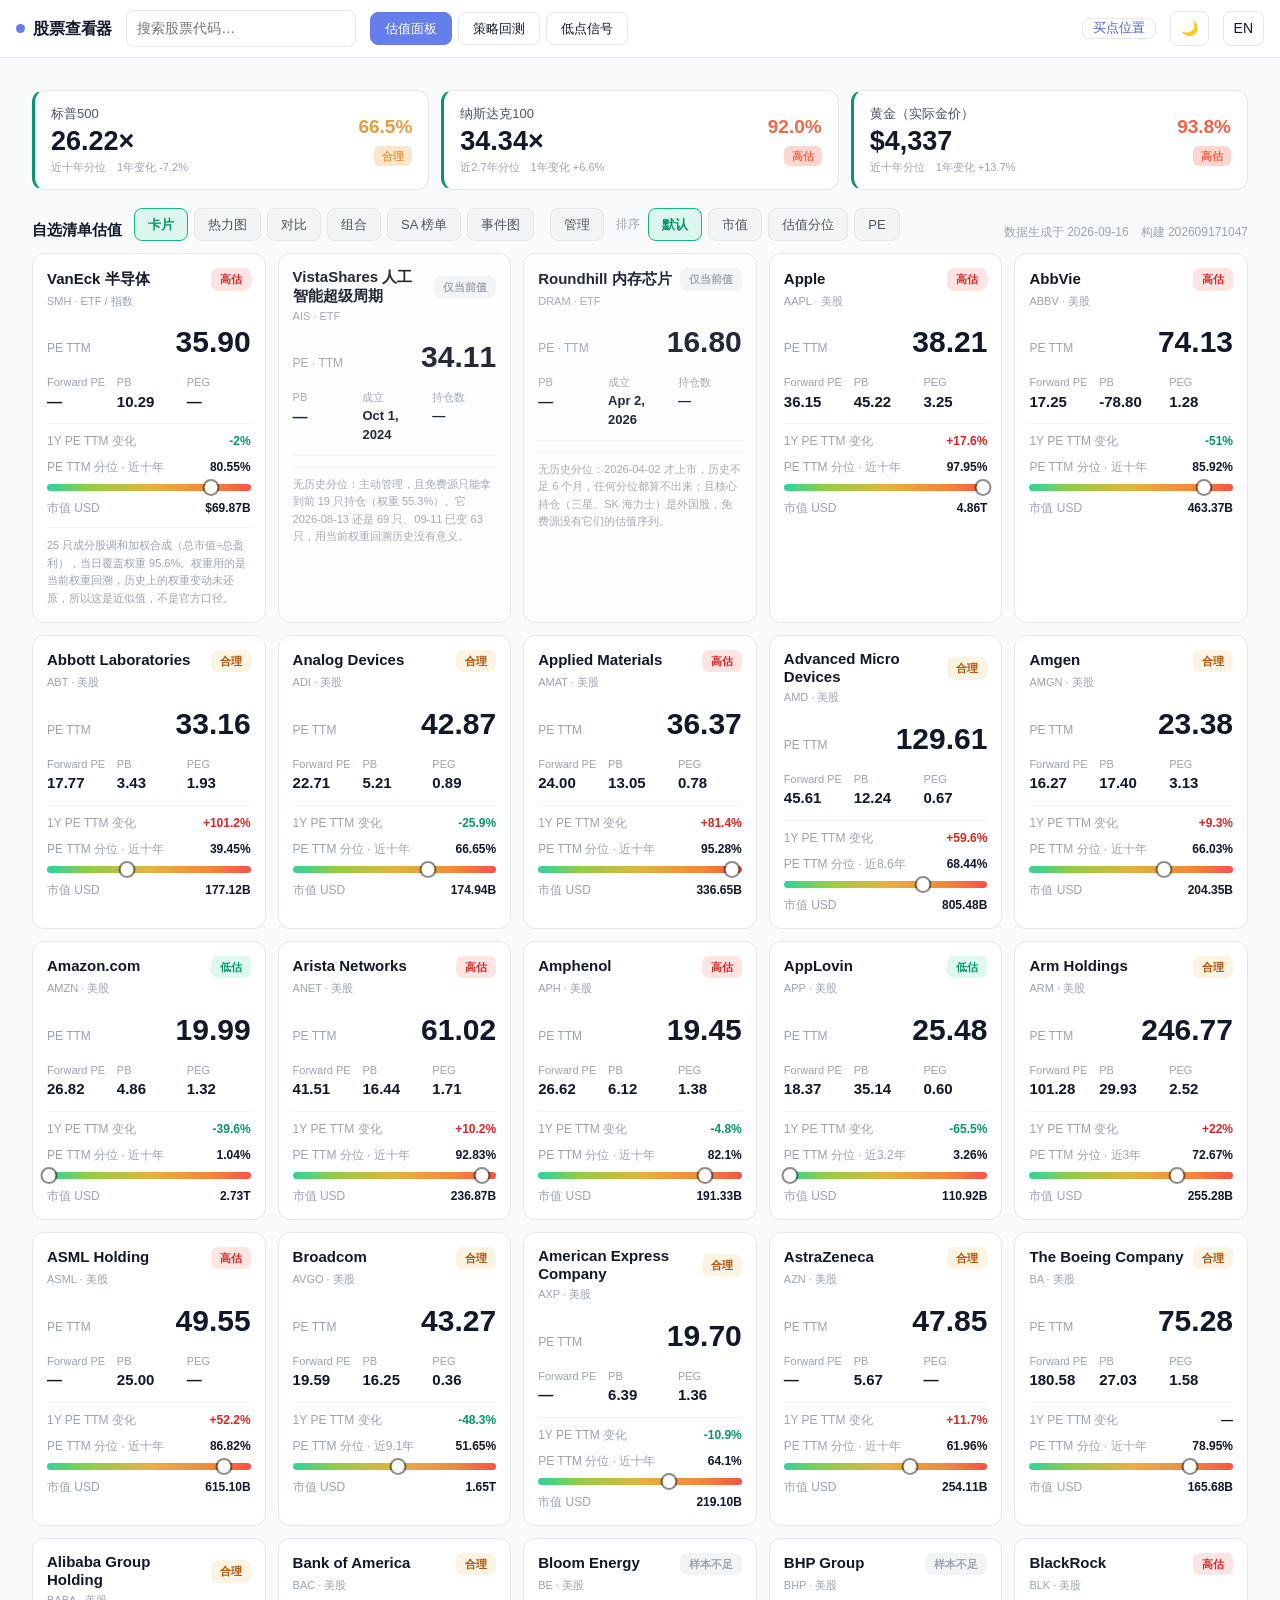
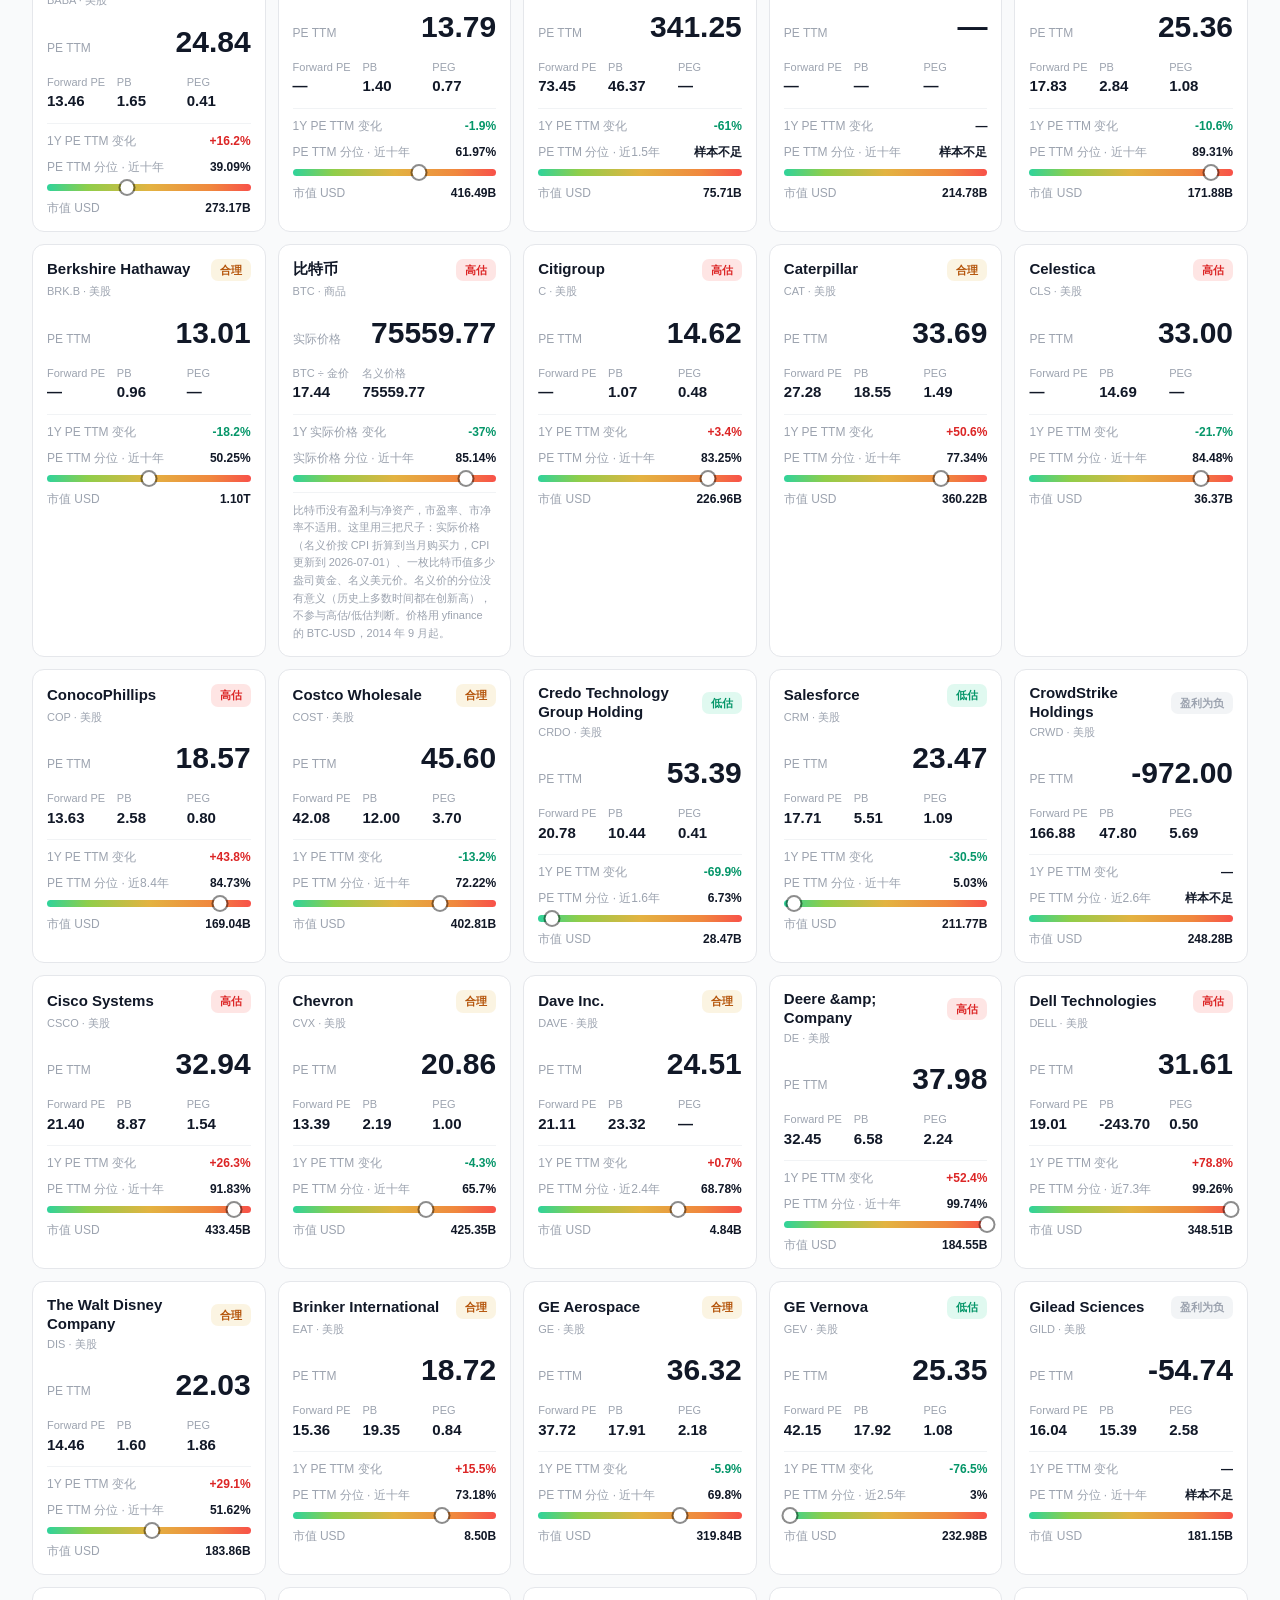
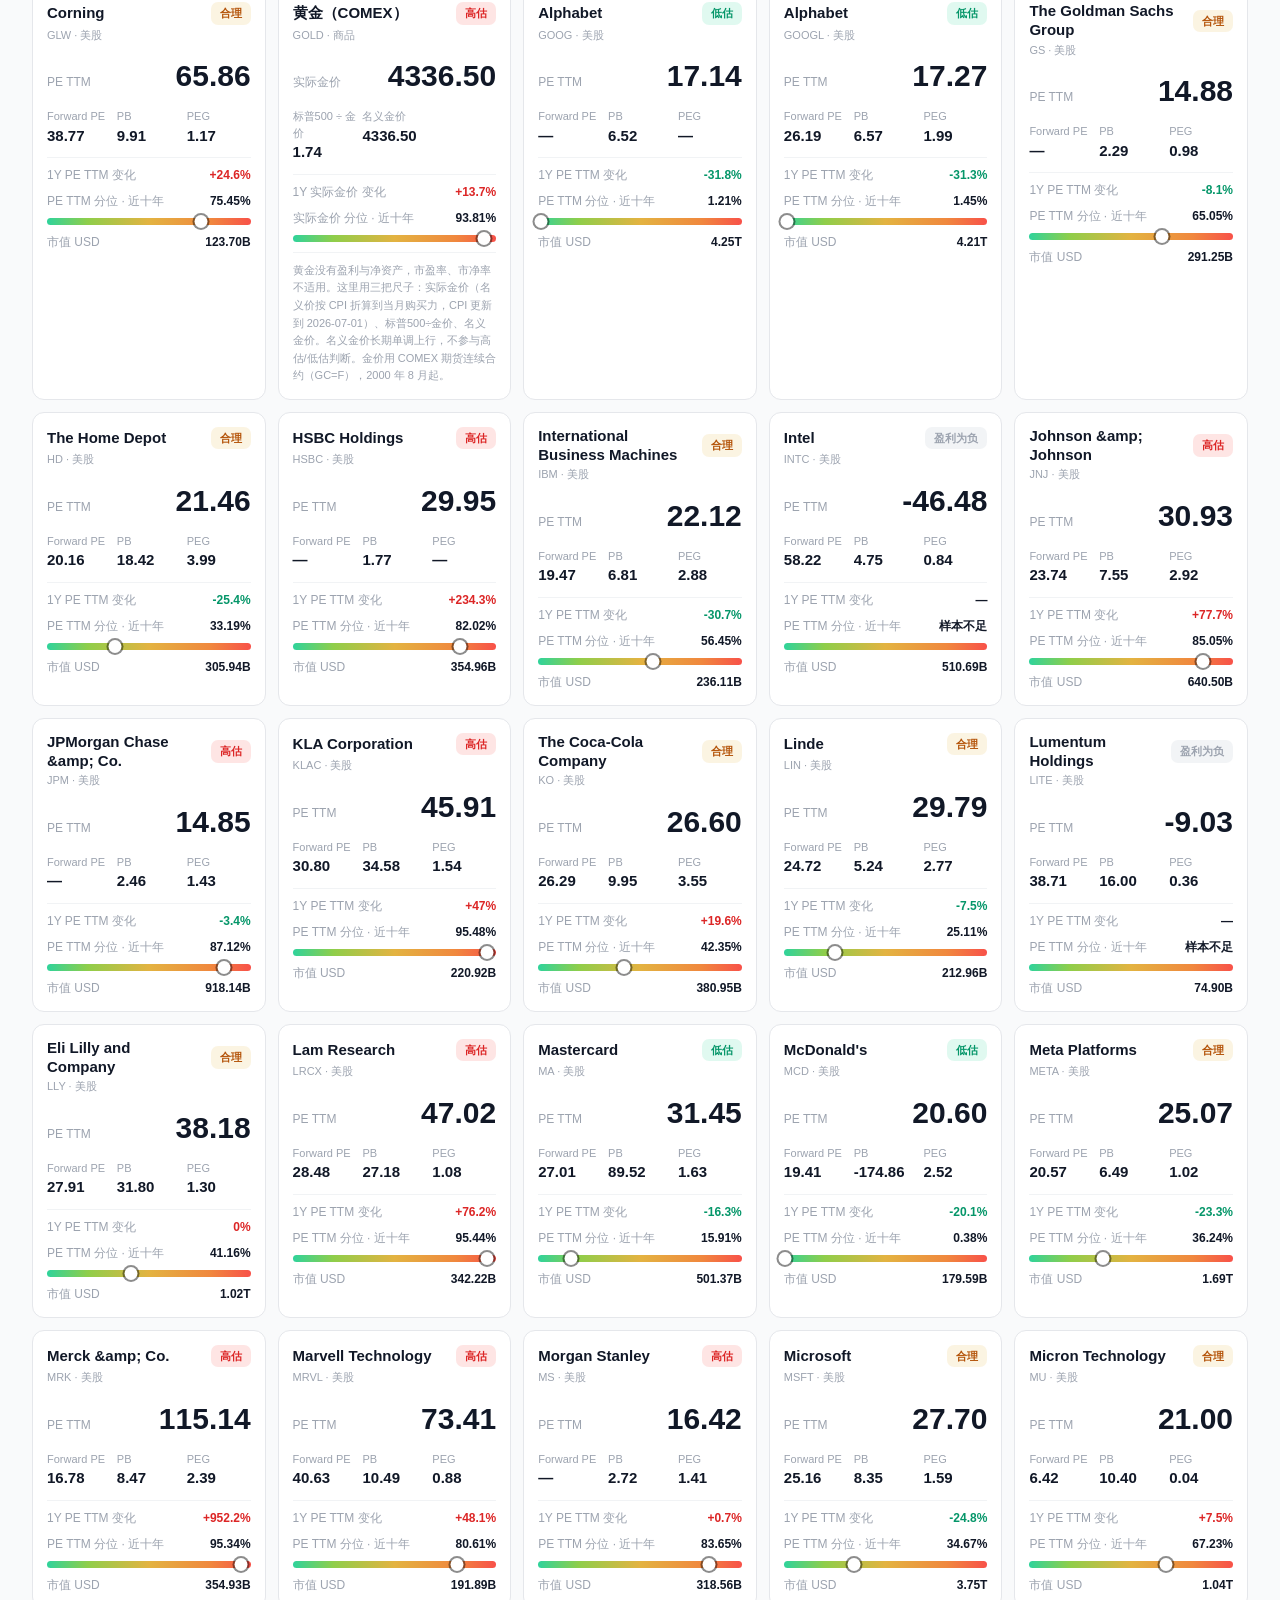
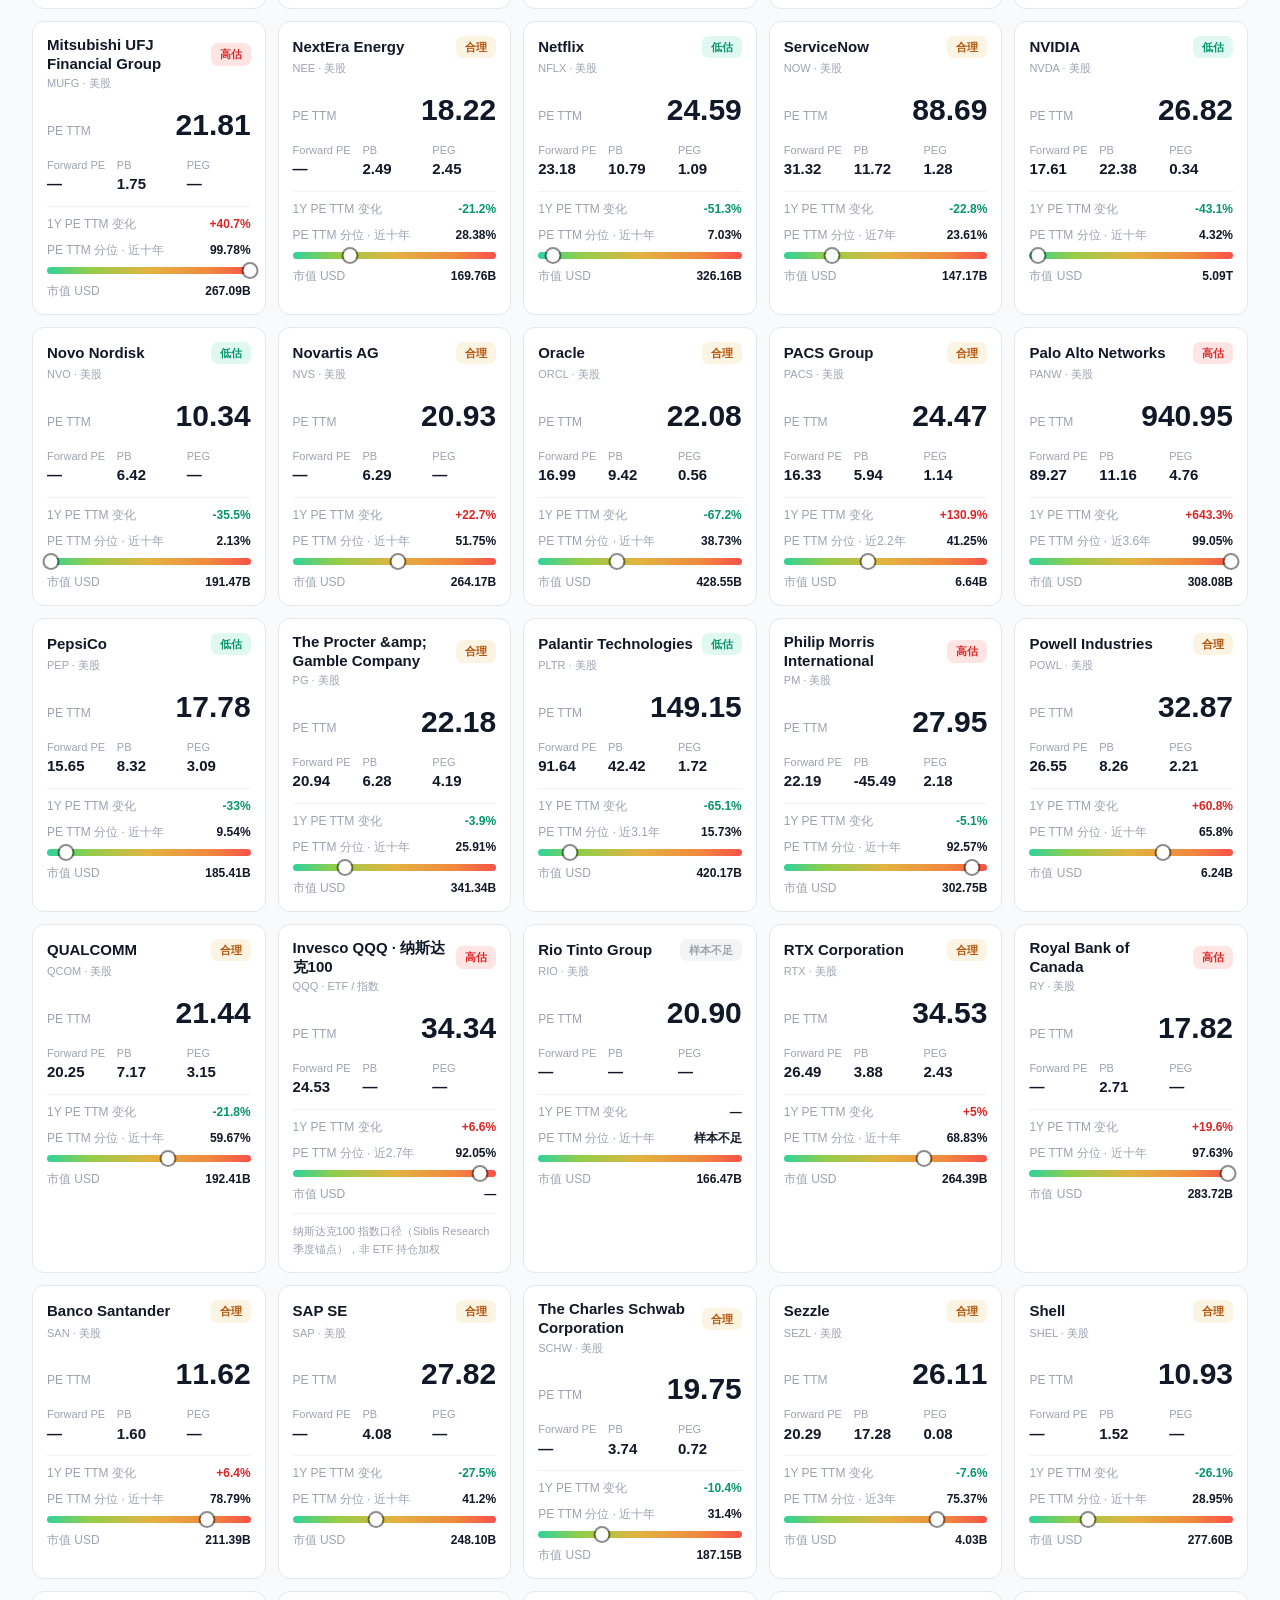
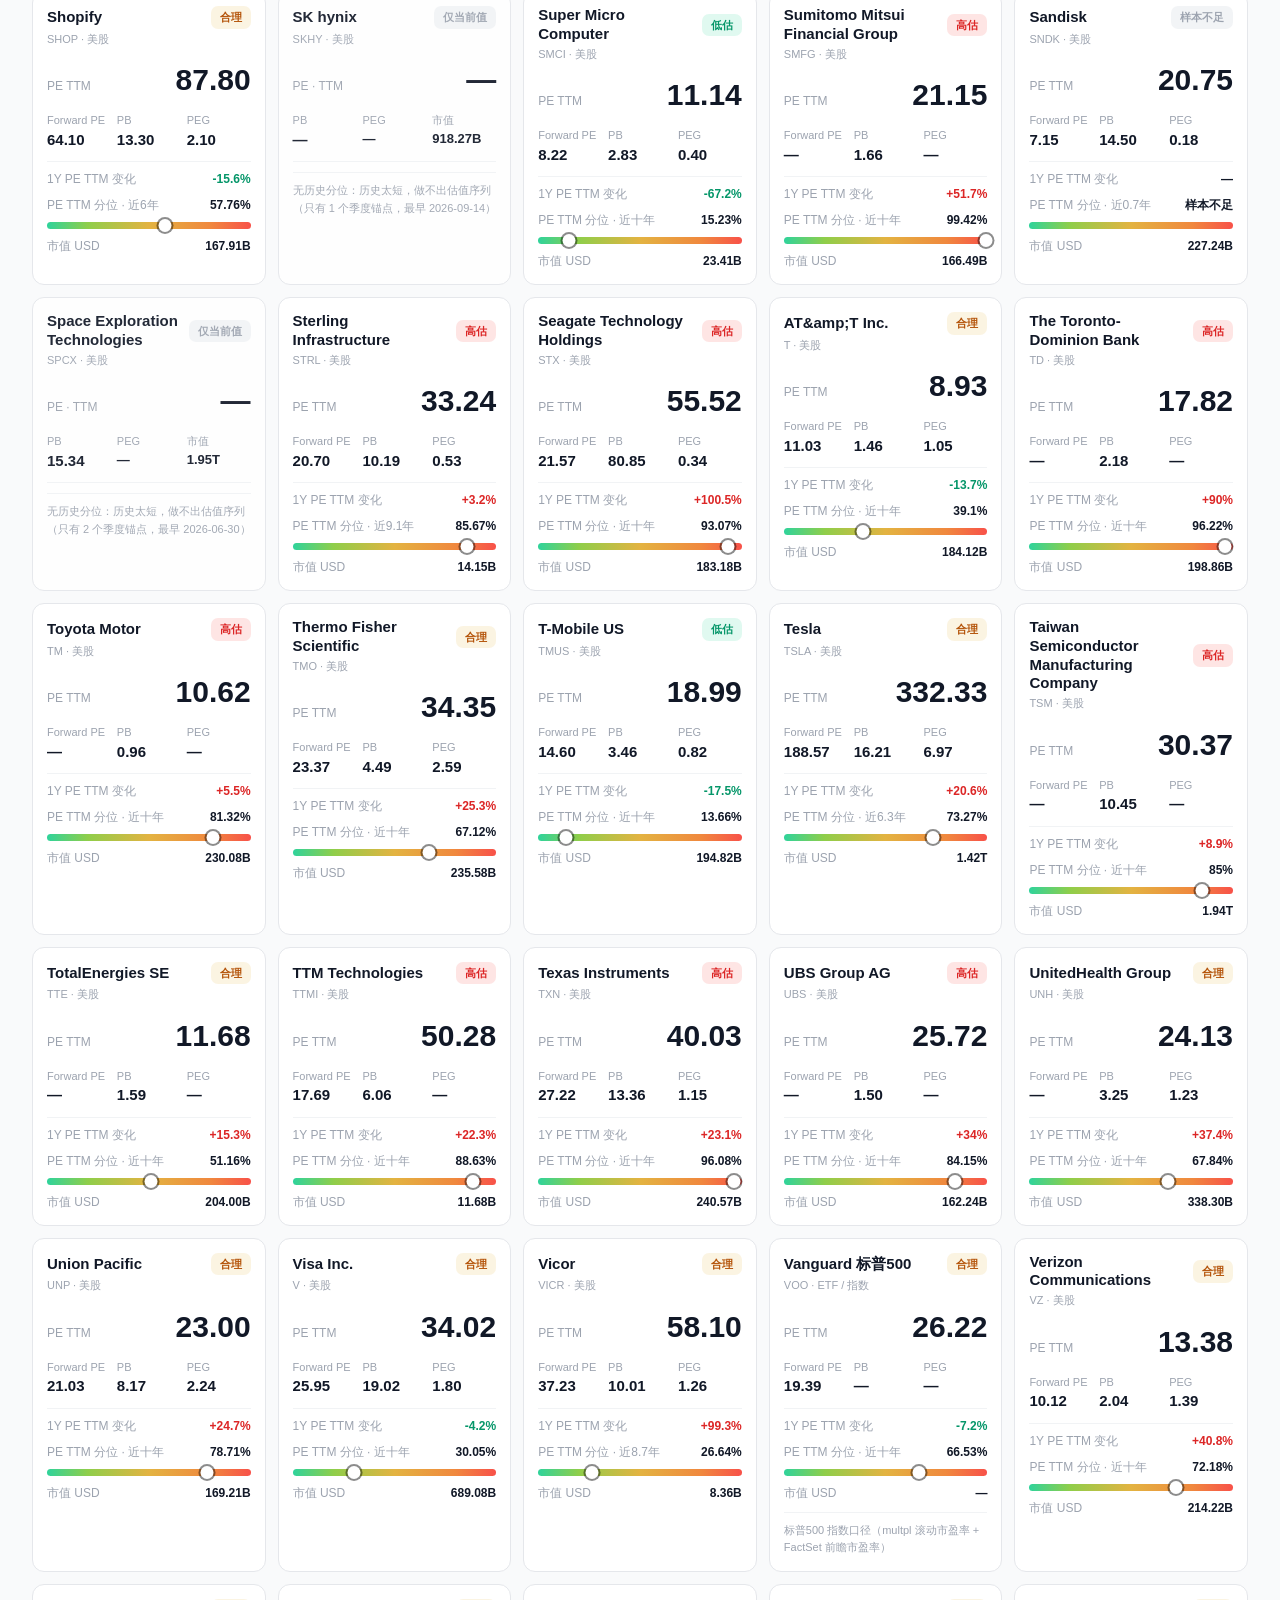
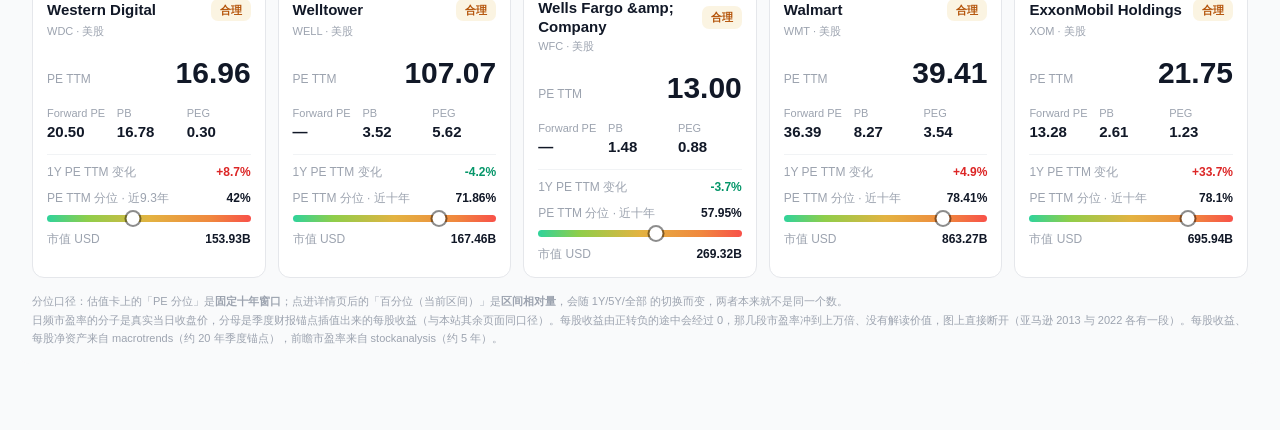
==== index.html @ 4973094d "同步网页 2026-09-17 10:47" ====
<!DOCTYPE html>
<html lang="zh" data-public="1" data-build="202609171047">
<head>
<meta charset="utf-8">
<meta name="viewport" content="width=device-width, initial-scale=1">
<title>股票查看器 · 低点信号</title>
<style>
:root{
  --bg:#f9fafb; --panel:#ffffff; --line:#e5e7eb; --line2:#f1f3f5;
  --ink:#111827; --ink2:#4b5563; --ink3:#9ca3af;
  --brand:#667eea; --brand-d:#4f5fd4; --sig:#764ba2;
  --buy:#059669; --sell:#dc2626; --warn:#b45309;
  --ma1:#f59e0b; --ma2:#0ea5e9; --band:rgba(118,75,162,.10);
  --hover:#f3f4f6; --surface:#ffffff; --grid:#e5e7eb; --ink-3:#9ca3af;
  --warnbg:#fffbeb; --warnline:#fde68a; --cursor:#9ca3af;
  color-scheme: light;
}
/* 暗色：整站一套，由顶栏那个开关切换（存在 localStorage.sv_theme） */
html[data-theme="dark"]{
  --bg:#0d1117; --panel:#161b22; --line:#262d38; --line2:#1e242e;
  --ink:#e6edf7; --ink2:#9aa7b8; --ink3:#6b7685;
  --brand:#7c8cf8; --brand-d:#8b9aff; --sig:#a78bfa;
  --buy:#2fd39b; --sell:#f85149; --warn:#e3b341;
  --ma1:#f0883e; --ma2:#58a6ff; --band:rgba(167,139,250,.14);
  --hover:#1c2128; --surface:#161b22; --grid:#262d38; --ink-3:#6b7685;
  --warnbg:#2b2413; --warnline:#5c4a16; --cursor:#6b7685;
  color-scheme: dark;
}
/* 估值面板本来就是照着暗色设计的；亮色模式下给它一套对应的浅色，免得整页黑白打架 */
html[data-theme="light"] #view-val{
  --bg:#f9fafb; --panel:#ffffff; --panel2:#f3f4f6; --line:#e5e7eb; --line2:#f1f3f5;
  --ink:#111827; --ink2:#4b5563; --ink3:#9ca3af;
  --accent:#059669; --accent-d:#10b981; --pctline:#4f5fd4; --amber:#b45309;
  --cheap:#059669; --fair:#b45309; --rich:#dc2626;
}
*{box-sizing:border-box}
body{margin:0;background:var(--bg);color:var(--ink);
  font:14px/1.5 -apple-system,BlinkMacSystemFont,"Segoe UI","Noto Sans SC","PingFang SC","Microsoft YaHei",Helvetica,Arial,sans-serif;}
button,select,input{font:inherit;color:inherit}
a{color:var(--brand-d)}

/* ---------- 顶栏 ---------- */
header{background:var(--panel);border-bottom:1px solid var(--line);position:sticky;top:0;z-index:20}
.hdr{max-width:1360px;margin:0 auto;padding:10px 16px;display:flex;align-items:center;gap:14px;flex-wrap:wrap}
.brand{font-size:16px;font-weight:600;letter-spacing:-.01em;display:flex;align-items:center;gap:8px}
.brand .dot{width:9px;height:9px;border-radius:50%;background:var(--brand)}
.spacer{flex:1}
.tickerbox{position:relative}
.tickerbox input{width:230px;padding:7px 10px;border:1px solid var(--line);border-radius:8px;background:var(--panel);color:var(--ink)}
.tickerbox input:focus{outline:2px solid rgba(102,126,234,.35);outline-offset:0;border-color:var(--brand)}
.sugg{position:absolute;top:100%;left:0;right:0;margin-top:4px;background:var(--panel);border:1px solid var(--line);
  border-radius:8px;box-shadow:0 8px 24px rgba(0,0,0,.08);max-height:280px;overflow:auto;z-index:30}
.sugg div{padding:8px 10px;cursor:pointer;display:flex;gap:8px;align-items:baseline}
.sugg div:hover,.sugg div.on{background:var(--hover)}
.sugg b{font-weight:600}
.sugg span{color:var(--ink3);font-size:12px}
.langbtn{border:1px solid var(--line);background:var(--panel);border-radius:8px;padding:6px 10px;cursor:pointer}
.langbtn:hover{background:var(--hover)}

/* ---------- 布局 ---------- */
main{max-width:1360px;margin:0 auto;padding:16px}
/* 信号页保持原来的「主图 + 右侧栏」两列；估值页是自己的布局，所以 grid 下移到视图容器上 */
#view-signal{display:grid;grid-template-columns:1fr 340px;gap:16px;align-items:start}
/* hidden 属性只是 display:none 的一个低优先级默认值，会被上面这条 display:grid 盖掉，
   所以切页签时必须显式把它压回去，否则两个视图会同时出现 */
#view-signal[hidden],#view-val[hidden],#view-bt[hidden]{display:none}
/* 同样的坑：.cards / .seg 这些自己设了 display，会把 hidden 属性盖掉，
   导致切视图时卡片墙和对比视图同时出现。这里一次性压住。 */
#view-val [hidden]{display:none !important}
@media(max-width:1000px){#view-signal{grid-template-columns:1fr}}

/* ---------- 页签 ---------- */
.tabs{display:flex;gap:6px}
.tabs button{border:1px solid var(--line);background:var(--panel);border-radius:8px;padding:6px 14px;cursor:pointer;font-size:13px}
.tabs button:hover{background:var(--hover)}
.tabs button.on{background:var(--brand);border-color:var(--brand);color:#fff}

/* ---------- 新版本提示条 ---------- */
.verbar{position:fixed;left:50%;bottom:20px;transform:translateX(-50%);z-index:60;
  display:flex;align-items:center;gap:12px;flex-wrap:wrap;justify-content:center;
  background:var(--panel);border:1px solid var(--line);border-radius:12px;
  padding:11px 16px;box-shadow:0 10px 32px rgba(0,0,0,.22);font-size:13px;max-width:92vw}
.verbar button{border:1px solid var(--line);background:var(--panel);border-radius:8px;
  padding:5px 12px;cursor:pointer;font-size:13px}
.verbar button.go{background:var(--brand);border-color:var(--brand);color:#fff;font-weight:600}
.verbar label{display:flex;align-items:center;gap:5px;color:var(--ink3);font-size:12px;cursor:pointer}

/* ---------- 策略回测 ---------- */
#view-bt{--panel2:var(--hover);max-width:1100px;margin:0 auto}
#view-bt h2{font-size:20px;margin:0 0 4px}
#view-bt .btsec{background:var(--panel);border:1px solid var(--line);border-radius:12px;
  padding:16px 18px;margin-bottom:16px}
#view-bt .btdesc{font-size:12.5px;color:var(--ink2);line-height:1.8;margin-bottom:12px}
#view-bt table{width:100%;border-collapse:collapse;font-size:13px;font-variant-numeric:tabular-nums}
#view-bt th{text-align:left;font-weight:500;color:var(--ink3);font-size:11px;
  padding:7px 8px;border-bottom:1px solid var(--line);white-space:nowrap}
#view-bt td{padding:8px;border-bottom:1px solid var(--line2)}
#view-bt td.r,#view-bt th.r{text-align:right}
#view-bt .pos{color:var(--buy);font-weight:600} #view-bt .neg{color:var(--sell);font-weight:600}
#view-bt .kindrow{background:var(--hover);font-weight:700}
#view-bt .sub{font-size:11px;color:var(--ink3)}
#view-bt .btnote{margin-top:12px;font-size:11.5px;color:var(--ink3);line-height:1.8}
#view-bt .btwrap2{overflow-x:auto}
#view-bt .warn{background:var(--warnbg);border:1px solid var(--warnline);border-radius:9px;
  padding:10px 13px;font-size:12.5px;line-height:1.8;margin-bottom:14px}

/* ---------- 首屏加载提示 ---------- */
#boot{padding:64px 16px;text-align:center;color:var(--ink3);font-size:14px;line-height:2}
#boot .sub{display:block;font-size:12px;color:var(--ink3);opacity:.75}

/* ---------- 估值面板（暗色）----------
   色值取自 data/source_docs/wechat_valuation/估值网站界面规格_从截图逆向_20260915.md。
   变量全部定义在 #view-val 这个容器上，不动 :root——上面的信号页仍是亮色，切页签零副作用。 */
#view-val{
  --bg:#0d1117; --panel:#161b22; --panel2:#1c2128; --line:#262d38; --line2:#1e242e;
  --ink:#e6edf7; --ink2:#9aa7b8; --ink3:#6b7685;
  --accent:#2fd39b; --accent-d:#1f9c73; --pctline:#6b8afd; --amber:#e3b341;
  --cheap:#2fd39b; --fair:#e3b341; --rich:#f85149;
  background:var(--bg);color:var(--ink);border-radius:14px;padding:16px;
}
#view-val a{color:var(--accent)}
#view-val h1{font-size:24px;margin:2px 0 0;font-weight:650;letter-spacing:-.01em}
#view-val h2{font-size:15px;margin:0;font-weight:600}
#view-val .valbar{display:flex;align-items:flex-end;gap:12px;margin-bottom:12px}
#view-val .spacer{flex:1}
#view-val .vnote{color:var(--ink3);font-size:12px}
#view-val .crumb{color:var(--ink3);font-size:12px;margin-bottom:6px}
#view-val .crumb .sep{margin:0 6px}
#view-val .vcard{background:var(--panel);border:1px solid var(--line);border-radius:12px;padding:12px}
#view-val .vhd{display:flex;justify-content:space-between;align-items:baseline;margin-bottom:8px;font-size:13px;font-weight:600}

/* 指标 / 区间 分段按钮 */
#view-val .segrow{display:flex;gap:18px;flex-wrap:wrap;margin:10px 0 14px}
#view-val .seg{display:flex;gap:6px;flex-wrap:wrap}
#view-val .seg button{border:1px solid var(--line);background:var(--panel2);color:var(--ink2);
  border-radius:8px;padding:6px 13px;cursor:pointer;font-size:13px}
#view-val .seg button:hover{border-color:var(--accent-d);color:var(--ink)}
#view-val .seg button.on{background:rgba(47,211,155,.14);border-color:var(--accent-d);color:var(--accent);font-weight:600}

/* 四张 KPI 卡 */
#view-val .kpis{display:grid;grid-template-columns:repeat(4,1fr);gap:12px;margin-bottom:14px}
@media(max-width:820px){#view-val .kpis{grid-template-columns:repeat(2,1fr)}}
#view-val .kpi{background:var(--panel);border:1px solid var(--line);border-radius:12px;padding:12px 14px}
#view-val .kpi.hi{border-top:2px solid var(--accent)}
#view-val .kpi .k{font-size:12px;color:var(--ink3);margin-bottom:6px}
#view-val .kpi .v{font-size:26px;font-weight:650;font-variant-numeric:tabular-nums}
#view-val .kpi.hi .v{color:var(--accent)}
#view-val .kpi .v.amber{color:var(--amber)}

/* 双图 */
#view-val .duo{display:grid;grid-template-columns:1fr 1fr;gap:14px}
@media(max-width:980px){#view-val .duo{grid-template-columns:1fr}}
#view-val .plotbox{position:relative;width:100%}
#view-val .plotbox canvas{position:absolute;inset:0;width:100%;height:100%}

/* 五段渐变分位条 */
#view-val .posrow{display:flex;justify-content:space-between;font-size:12px;color:var(--ink3);margin-top:10px}
#view-val .posrow span:last-child{color:var(--ink);font-weight:600}
#view-val .gradbar{position:relative;height:7px;border-radius:4px;margin:6px 0 4px;
  background:linear-gradient(90deg,#2fd39b 0%,#8fce4a 20%,#e3b341 50%,#f0883e 80%,#f85149 100%)}
#view-val .gradbar .knob{position:absolute;top:-3px;width:13px;height:13px;border-radius:50%;
  background:#fff;box-shadow:0 0 0 2px rgba(0,0,0,.45);transform:translateX(-50%)}
#view-val .gradtick{display:flex;justify-content:space-between;font-size:10px;color:var(--ink3)}

/* 估值卡网格 */
#view-val .cards{display:grid;grid-template-columns:repeat(auto-fill,minmax(228px,1fr));gap:12px}
#view-val .vc{background:var(--panel);border:1px solid var(--line);border-radius:12px;padding:14px;cursor:pointer}
#view-val .vc:hover{border-color:var(--accent-d)}
#view-val .vc .top{display:flex;align-items:center;gap:8px;margin-bottom:2px}
#view-val .vc .nm{font-size:15px;font-weight:650}
#view-val .vc .tk{font-size:11px;color:var(--ink3);margin-bottom:10px}
#view-val .vc .badge{margin-left:auto;font-size:11px;padding:3px 9px;border-radius:7px;font-weight:600;white-space:nowrap;flex:none}
#view-val .vc .top{gap:8px}
#view-val .vc .nm{line-height:1.25}
#view-val .vc .badge.cheap{background:rgba(47,211,155,.15);color:var(--cheap)}
#view-val .vc .badge.fair{background:rgba(227,179,65,.15);color:var(--fair)}
#view-val .vc .badge.rich{background:rgba(248,81,73,.15);color:var(--rich)}
#view-val .vc .badge.na{background:rgba(155,167,184,.13);color:var(--ink3)}
#view-val .vc .big{display:flex;align-items:baseline;justify-content:space-between;margin-bottom:10px}
#view-val .vc .big .lab{font-size:12px;color:var(--ink3)}
#view-val .vc .big .num{font-size:30px;font-weight:650;font-variant-numeric:tabular-nums}
#view-val .vc .tri{display:grid;grid-template-columns:repeat(3,1fr);gap:6px;
  padding-bottom:10px;border-bottom:1px solid var(--line2)}
#view-val .vc .tri .k{font-size:11px;color:var(--ink3)}
#view-val .vc .tri .v{font-size:15px;font-weight:600;font-variant-numeric:tabular-nums}
#view-val .vc .kv{display:flex;justify-content:space-between;font-size:12px;color:var(--ink3);margin-top:8px}
#view-val .vc .kv b{color:var(--ink);font-weight:600;font-variant-numeric:tabular-nums}
#view-val .vc .kv b.good{color:var(--cheap)} #view-val .vc .kv b.bad{color:var(--rich)}
#view-val .vc .why{margin-top:10px;padding-top:9px;border-top:1px solid var(--line2);
  font-size:11px;color:var(--ink3);line-height:1.6}
#view-val .vc.nohist{cursor:default;opacity:.92}
#view-val .vc.nohist:hover{border-color:var(--line)}
/* 热力图 */
#view-val .heat{display:grid;grid-template-columns:repeat(auto-fill,minmax(132px,1fr));gap:8px}
#view-val .hc{border-radius:10px;padding:11px 12px;cursor:pointer;border:1px solid transparent;
  transition:transform .08s}
#view-val .hc:hover{transform:translateY(-2px);border-color:var(--ink)}
#view-val .hc .t{font-size:13px;font-weight:700}
#view-val .hc .p{font-size:22px;font-weight:700;font-variant-numeric:tabular-nums;line-height:1.25}
#view-val .hc .v{font-size:11px;opacity:.85}
#view-val .heatlegend{display:flex;align-items:center;margin-top:14px;font-size:11px;color:var(--ink3)}
#view-val .heatsec{margin-bottom:16px}
#view-val .heatsec>h3{margin:0 0 7px;font-size:12px;font-weight:600;color:var(--ink2);
  display:flex;align-items:baseline;gap:8px}
#view-val .heatsec>h3 span{font-size:11px;color:var(--ink3);font-weight:400}

/* 多标的对比 */
#view-val .cmptop{display:flex;gap:18px;flex-wrap:wrap;margin-bottom:12px}
#view-val .cmpwrap{display:grid;grid-template-columns:1.6fr 1fr;gap:14px}
@media(max-width:1040px){#view-val .cmpwrap{grid-template-columns:1fr}}
#view-val .cmplegend{display:flex;gap:14px;flex-wrap:wrap;margin-bottom:8px;font-size:12px}
#view-val .cmplegend i{display:inline-block;width:9px;height:9px;border-radius:50%;margin-right:5px}
#view-val .cmptable{width:100%;border-collapse:collapse;font-size:13px}
#view-val .cmptable th{text-align:left;font-weight:500;color:var(--ink3);font-size:11px;padding:6px 8px;
  border-bottom:1px solid var(--line)}
#view-val .cmptable td{padding:8px;border-bottom:1px solid var(--line2);font-variant-numeric:tabular-nums}
#view-val .cmptable td.r{text-align:right}
#view-val .cmppick{display:flex;gap:6px;flex-wrap:wrap;margin-top:10px}
#view-val .cmppick button{border:1px solid var(--line);background:var(--panel2);color:var(--ink2);
  border-radius:7px;padding:4px 9px;cursor:pointer;font-size:12px}
#view-val .cmppick button.on{background:rgba(47,211,155,.14);border-color:var(--accent-d);color:var(--accent)}

#view-val .satab{width:100%;border-collapse:collapse;font-size:13px}
#view-val .satab th{text-align:left;font-weight:500;color:var(--ink3);font-size:11px;
  padding:7px 8px;border-bottom:1px solid var(--line)}
#view-val .satab td{padding:8px;border-bottom:1px solid var(--line2);font-variant-numeric:tabular-nums}
#view-val .satab td.r{text-align:right}
#view-val .satab tr.clickable{cursor:pointer}
#view-val .satab tr.clickable:hover td{background:var(--panel2)}
#view-val .sapill{display:inline-block;padding:1px 7px;border-radius:5px;font-size:11px;font-weight:600}
#view-val .sanote{font-size:11px;color:var(--ink3);line-height:1.7;margin-top:10px}

/* 事件图（一页纸，按 3:4 竖版排，直接截图就能发） */
#view-val .pstbar{display:flex;align-items:center;gap:12px;margin-bottom:14px;flex-wrap:wrap}
#view-val .poster{max-width:900px;margin:0 auto;background:var(--panel);
  border:1px solid var(--line);border-radius:14px;overflow:hidden}
#view-val .psthead{background:#1a56db;color:#fff;padding:26px 30px 22px}
#view-val .psthead h2{margin:0 0 8px;font-size:30px;font-weight:700;color:#fff;letter-spacing:-.02em}
#view-val .psthead .sub{font-size:14px;opacity:.9}
#view-val .pstbody{padding:20px 30px 26px}
#view-val .pstlegend{display:flex;align-items:center;gap:20px;font-size:13px;
  font-weight:600;margin-bottom:10px;flex-wrap:wrap}
#view-val .pstlegend .spacer{flex:1}
#view-val .pstlegend #pstLineNote{font-weight:400;color:var(--ink3)}
#view-val .pstlegend .dot{display:inline-block;width:9px;height:9px;border-radius:50%;
  margin-right:6px;vertical-align:middle}
#view-val .pstlegend .dot.up{background:#e02424} #view-val .pstlegend .dot.dn{background:#0e9f6e}
#view-val .pstchart{position:relative;height:330px;margin-bottom:12px}
#view-val .pstchart canvas{width:100%;height:100%}
#view-val .pstread{font-size:13px;font-weight:600;margin-bottom:6px}
#view-val .pstkey{font-size:13px;font-weight:700;color:#e02424;margin-bottom:18px;line-height:1.7}
#view-val .psttables{display:grid;grid-template-columns:1fr 1fr;gap:20px}
@media(max-width:700px){#view-val .psttables{grid-template-columns:1fr}}
#view-val .pstth{color:#fff;font-weight:700;font-size:15px;padding:9px 14px;border-radius:7px;margin-bottom:8px}
#view-val .pstth.up{background:#e02424} #view-val .pstth.dn{background:#0e9f6e}
#view-val .psttab table{width:100%;border-collapse:collapse;font-size:12.5px;
  font-variant-numeric:tabular-nums}
#view-val .psttab td{padding:6px 8px;border-bottom:1px solid var(--line2)}
#view-val .psttab tr:nth-child(even){background:var(--panel2)}
#view-val .psttab td.n{font-weight:700;width:46px}
#view-val .psttab td.v{text-align:right;font-weight:700}
#view-val .psttab .up td.n,#view-val .psttab .up td.v{color:#e02424}
#view-val .psttab .dn td.n,#view-val .psttab .dn td.v{color:#0e9f6e}
#view-val .pstmini{margin-top:14px;font-size:13px;line-height:1.9}
#view-val .pstmini b{font-size:15px}
#view-val .pstmini .hl{color:#1a56db;font-weight:700;font-size:14px}
#view-val .pstfoot{margin-top:20px;padding-top:12px;border-top:1px solid var(--line2);
  font-size:11px;color:var(--ink3);line-height:1.8}

/* 大盘概览条 */
#view-val .macrobar{display:grid;grid-template-columns:repeat(3,1fr);gap:12px;margin-bottom:18px}
@media(max-width:820px){#view-val .macrobar{grid-template-columns:1fr}}
#view-val .mb{background:var(--panel);border:1px solid var(--line);border-left:3px solid var(--accent);
  border-radius:12px;padding:13px 16px;cursor:pointer;display:flex;align-items:center;gap:14px}
#view-val .mb:hover{border-color:var(--accent-d);border-left-color:var(--accent)}
#view-val .mb .l{flex:1;min-width:0}
#view-val .mb .nm{font-size:13px;color:var(--ink2);margin-bottom:3px}
#view-val .mb .big{font-size:27px;font-weight:700;font-variant-numeric:tabular-nums;line-height:1.1}
#view-val .mb .sub{font-size:11px;color:var(--ink3);margin-top:3px}
#view-val .mb .r{text-align:right;flex:none}
#view-val .mb .pct{font-size:19px;font-weight:700;font-variant-numeric:tabular-nums}
#view-val .mb .badge{display:inline-block;font-size:11px;padding:2px 8px;border-radius:6px;
  margin-top:4px;font-weight:600}

/* 相关性矩阵 */
#view-val .corrtab{border-collapse:collapse;font-size:12px;font-variant-numeric:tabular-nums}
#view-val .corrtab th{padding:6px 9px;color:var(--ink3);font-weight:500;font-size:11px}
#view-val .corrtab th.rowh{text-align:right}
#view-val .corrtab td{padding:7px 10px;text-align:center;border-radius:6px;font-weight:600}

/* 回测 */
#view-val .btrow{display:flex;gap:20px;align-items:center;flex-wrap:wrap;margin-bottom:12px}
#view-val .btlab{font-size:12px;color:var(--ink3);display:flex;align-items:center;gap:8px}
#view-val .btlab b{color:var(--accent);font-size:14px;min-width:38px}
#view-val .btlab input{accent-color:var(--accent);width:150px}
#view-val .btwrap{display:grid;grid-template-columns:1fr 1fr;gap:16px}
@media(max-width:900px){#view-val .btwrap{grid-template-columns:1fr}}
#view-val .scwrap{position:relative;height:200px}
#view-val .scwrap canvas{width:100%;height:100%}

/* 投资组合 */
#view-val .pfwrap{display:grid;grid-template-columns:1fr 1.3fr;gap:14px}
@media(max-width:900px){#view-val .pfwrap{grid-template-columns:1fr}}
#view-val #cfgBox{width:100%;min-height:110px;margin-top:10px;resize:vertical;padding:9px;
  border-radius:9px;border:1px solid var(--line);background:var(--panel2);color:var(--ink);
  font:12px/1.6 "IBM Plex Mono",ui-monospace,Menlo,Consolas,monospace}
#view-val #pfInput{width:100%;min-height:190px;resize:vertical;padding:10px;border-radius:9px;
  border:1px solid var(--line);background:var(--panel2);color:var(--ink);
  font:13px/1.7 "IBM Plex Mono",ui-monospace,Menlo,Consolas,monospace}
#view-val #pfInput:focus{outline:2px solid rgba(47,211,155,.3);border-color:var(--accent-d)}
#view-val .pfbar{display:flex;align-items:center;gap:8px;margin:5px 0;font-size:12px}
#view-val .pfbar .nm{width:78px;color:var(--ink2);flex:none}
#view-val .pfbar .tr{flex:1;height:9px;border-radius:5px;background:var(--panel2);overflow:hidden}
#view-val .pfbar .fi{height:100%;border-radius:5px;background:var(--accent)}
#view-val .pfbar .pc{width:52px;text-align:right;color:var(--ink);font-variant-numeric:tabular-nums}

/* 图上的十字准星气泡 */
#view-val .plotwrap{position:relative}
#view-val .ptip{position:absolute;pointer-events:none;z-index:5;white-space:nowrap;
  background:var(--panel2);border:1px solid var(--line);border-radius:8px;padding:7px 10px;
  font-size:12px;line-height:1.7;box-shadow:0 6px 20px rgba(0,0,0,.35)}
#view-val .ptip b{font-size:14px;font-variant-numeric:tabular-nums}
#view-val .ptip .dt{color:var(--ink3);font-size:11px}

/* 区间刷 */
#view-val .brush{position:relative;height:46px;border:1px solid var(--line);border-radius:9px;
  background:var(--panel2);overflow:hidden;touch-action:none;cursor:crosshair}
#view-val .brush canvas{position:absolute;inset:0;width:100%;height:100%}
#view-val .brush .sel{position:absolute;top:0;bottom:0;background:rgba(47,211,155,.16);
  border-left:2px solid var(--accent);border-right:2px solid var(--accent)}
#view-val .brush .h{position:absolute;top:0;bottom:0;width:11px;cursor:ew-resize}
#view-val .brush .h.hl{left:-6px} #view-val .brush .h.hr{right:-6px}
#view-val .brush .h:after{content:"";position:absolute;top:50%;left:50%;width:3px;height:18px;
  transform:translate(-50%,-50%);border-radius:2px;background:var(--accent)}

#view-val .wirow{display:flex;gap:18px;align-items:center;flex-wrap:wrap}
#view-val #wiSlider{flex:1 1 280px;min-width:220px;accent-color:var(--accent);height:22px}
#view-val .wiout{display:flex;gap:22px;flex-wrap:wrap}
#view-val .wiout>div{display:flex;flex-direction:column;gap:2px;min-width:86px}
#view-val .wiout .k{font-size:11px;color:var(--ink3)}
#view-val .wiout .v{font-size:19px;font-weight:650;font-variant-numeric:tabular-nums}
#view-val .wiout .v.hi{color:var(--accent)}
#view-val .wiout .v.up{color:var(--rich)} #view-val .wiout .v.down{color:var(--cheap)}
#view-val .wifoot{margin-top:9px;font-size:11px;color:var(--ink3);line-height:1.6}
#view-val .vfoot{margin-top:14px;font-size:11px;color:var(--ink3);line-height:1.7}

/* ---------- 窄屏（手机）----------
   原则：横向永远不出现滚动条；能点的东西都留到 40px 左右的触摸高度；
   两张并排的图改成上下堆叠；表格单独套一层横向滚动，不撑破页面。 */
@media(max-width:640px){
  .hdr{padding:8px 10px;gap:8px}
  .brand{font-size:14px}
  .tickerbox{order:3;flex:1 1 100%}
  .tickerbox input{width:100%}
  .tabs button{padding:6px 10px;font-size:12px}
  main{padding:10px}
  #view-val{padding:12px;border-radius:12px}
  #view-val h1{font-size:19px}
  #view-val .valbar{flex-wrap:wrap;gap:8px}
  #view-val .segrow{gap:10px}
  #view-val .seg button{padding:7px 11px}          /* 手指点得到 */
  #view-val .kpis{grid-template-columns:repeat(2,1fr);gap:8px}
  #view-val .kpi .v{font-size:21px}
  #view-val .duo{grid-template-columns:1fr}
  #view-val .cards{grid-template-columns:1fr 1fr;gap:8px}
  #view-val .vc{padding:11px}
  #view-val .vc .big .num{font-size:24px}
  #view-val .vc .tri .v{font-size:13px}
  #view-val .heat{grid-template-columns:repeat(auto-fill,minmax(104px,1fr));gap:6px}
  #view-val .hc .p{font-size:18px}
  #view-val .brush{height:56px}                    /* 拖起来不至于点不中 */
  #view-val .brush .h{width:22px}
  #view-val .brush .h.hl{left:-11px} #view-val .brush .h.hr{right:-11px}
  #view-val .wiout{gap:14px}
  #view-val .wiout .v{font-size:17px}
  #view-val .cmptable{font-size:12px}
  #view-signal{gap:10px}
}
@media(max-width:400px){
  #view-val .cards{grid-template-columns:1fr}
  #view-val .kpis{grid-template-columns:1fr 1fr}
}
.card{background:var(--panel);border:1px solid var(--line);border-radius:12px}
.card>h2{margin:0;padding:12px 14px;border-bottom:1px solid var(--line2);font-size:14px;font-weight:600}
.card>.body{padding:14px}

/* ---------- 读数条 ---------- */
.quote{display:flex;gap:10px;align-items:flex-end;flex-wrap:wrap;padding:14px 14px 10px}
.quote .name{font-size:18px;font-weight:600}
.quote .code{color:var(--ink3);font-size:13px;font-weight:500}
.stats{display:flex;gap:22px;flex-wrap:wrap;padding:0 14px 12px}
.stat{min-width:84px}
.stat .k{font-size:11px;color:var(--ink3);letter-spacing:.02em}
.stat .v{font-size:16px;font-weight:600;font-variant-numeric:tabular-nums}
.up{color:var(--buy)} .down{color:var(--sell)}

/* ---------- 时间范围 ---------- */
.ranges{display:flex;gap:6px;padding:0 14px 12px;flex-wrap:wrap}
.ranges button{border:1px solid var(--line);background:var(--panel);border-radius:7px;padding:5px 11px;cursor:pointer;font-size:13px}
.ranges button:hover{background:var(--hover)}
.ranges button.on{background:var(--brand);border-color:var(--brand);color:#fff}

/* ---------- 图 ---------- */
.chartwrap{position:relative;padding:0 8px 8px}
canvas{display:block;width:100%;touch-action:none}
#tip{position:absolute;pointer-events:none;background:rgba(17,24,39,.93);color:#fff;border-radius:8px;
  padding:8px 10px;font-size:12px;line-height:1.55;opacity:0;transition:opacity .08s;white-space:nowrap;z-index:10}
#tip .r{display:flex;justify-content:space-between;gap:14px}
#tip .sw{display:inline-block;width:8px;height:8px;border-radius:2px;margin-right:5px}
.legend{display:flex;gap:16px;flex-wrap:wrap;padding:2px 14px 12px;font-size:12px;color:var(--ink2)}
.legend i{display:inline-block;width:18px;height:3px;border-radius:2px;margin-right:6px;vertical-align:middle}
.legend .pt{width:9px;height:9px;border-radius:50%}

/* ---------- 信号面板 ---------- */
.addrow{display:flex;gap:8px;padding:0 14px 14px}
.addrow select{flex:1;padding:8px;border:1px solid var(--line);border-radius:8px;background:var(--panel);color:var(--ink)}
.addrow button{padding:8px 14px;border:0;border-radius:8px;background:var(--brand);color:#fff;cursor:pointer;font-weight:500}
.addrow button:hover{background:var(--brand-d)}
.sig{border:1px solid var(--line);border-radius:10px;margin:0 14px 10px;overflow:hidden}
.sig.off{opacity:.55}
.sig .top{display:flex;align-items:center;gap:8px;padding:9px 10px;background:#fafafa;border-bottom:1px solid var(--line2)}
.sig .top .ttl{flex:1;font-weight:600;font-size:13px}
.sig .tag{font-size:11px;padding:1px 6px;border-radius:999px;font-weight:600}
.tag.buy{background:#d1fae5;color:#065f46}
.tag.sell{background:#fee2e2;color:#991b1b}
.sig .x{border:0;background:none;cursor:pointer;color:var(--ink3);font-size:16px;line-height:1;padding:2px 4px}
.sig .x:hover{color:var(--sell)}
.sig .params{padding:10px;display:grid;grid-template-columns:1fr 1fr;gap:8px}
.sig .params label{font-size:11px;color:var(--ink3);display:block;margin-bottom:3px}
.sig .params select,.sig .params input{width:100%;padding:6px;border:1px solid var(--line);border-radius:7px;background:var(--panel);color:var(--ink)}
.sig .params label span{white-space:nowrap}
.metricgrid{display:grid;grid-template-columns:1fr 1fr;gap:2px 6px}
.metricgrid label{display:flex;align-items:center;gap:4px;font-size:11.5px;cursor:pointer;white-space:nowrap}
.metricgrid input{width:auto;flex:0 0 auto;margin:0}
.sig .desc{padding:0 10px 10px;font-size:12px;color:var(--ink2)}
.sig .hit{padding:8px 10px;border-top:1px solid var(--line2);font-size:12px;display:flex;justify-content:space-between;gap:8px}
.hit.fire{background:#ecfdf5;color:#065f46;font-weight:600}
.hit.fire.sellfire{background:#fef2f2;color:#991b1b}
.switch{position:relative;width:34px;height:19px;flex:0 0 auto}
.switch input{opacity:0;width:0;height:0;position:absolute}
.switch span{position:absolute;inset:0;background:#d1d5db;border-radius:999px;cursor:pointer;transition:.15s}
.switch span:before{content:"";position:absolute;width:15px;height:15px;left:2px;top:2px;background:#fff;border-radius:50%;transition:.15s}
.switch input:checked+span{background:var(--brand)}
.switch input:checked+span:before{transform:translateX(15px)}

/* ---------- 表 ---------- */
table{width:100%;border-collapse:collapse;font-size:12.5px}
th,td{padding:7px 8px;text-align:right;border-bottom:1px solid var(--line2);font-variant-numeric:tabular-nums}
th:first-child,td:first-child{text-align:left}
th{color:var(--ink3);font-weight:500;font-size:11px;white-space:nowrap}
tbody tr:hover{background:#fafafa}
td.date{cursor:pointer;color:var(--brand-d)}
td.date:hover{text-decoration:underline}
.empty{padding:22px 14px;text-align:center;color:var(--ink3);font-size:13px}
.note{padding:10px 14px 14px;font-size:12px;color:var(--ink2);line-height:1.65}
.note b{color:var(--ink)}
.scroll{max-height:340px;overflow:auto}
footer{max-width:1360px;margin:0 auto;padding:6px 16px 40px;color:var(--ink3);font-size:12px;line-height:1.7}
.warnbox{margin:0 14px 14px;padding:10px 12px;background:var(--warnbg);border:1px solid var(--warnline);border-radius:9px;
  font-size:12px;color:#78350f;line-height:1.6}
</style>
<style>.linkbtn{width:auto;padding:0 10px;text-decoration:none;display:inline-flex;align-items:center;font-size:12.5px}</style>
</head>
<body>

<header>
  <div class="hdr">
    <div class="brand"><span class="dot"></span><span data-t="title">股票查看器</span></div>
    <div class="tickerbox">
      <input id="search" autocomplete="off" data-tph="searchPh" placeholder="搜索股票代码…">
      <div class="sugg" id="sugg" hidden></div>
    </div>
    <div class="tabs">
      <button id="tabVal" class="on">估值面板</button>
      <button id="tabBt">策略回测</button>
      <button id="tabSignal">低点信号</button>
    </div>
    <div class="spacer"></div>
    <a class="langbtn linkbtn" href="entry/" data-t="entryLink" title="标普500 买点位置研究（155 年统计）">买点位置</a>
    <button class="langbtn" id="theme" title="切换亮 / 暗">🌙</button>
    <button class="langbtn" id="lang">EN</button>
  </div>
</header>

<main>
<!-- 数据文件有两三兆，慢网络下要等一会儿；先摆个明确的提示，别让人对着空白页面猜是不是坏了 -->
<div id="boot" hidden>正在加载行情数据…<span class="sub">低点信号那套数据约 2.8 MB，慢网络下要等一会儿</span></div>
<div id="view-signal" hidden>
  <!-- 左：图 -->
  <div>
    <section class="card" style="margin-bottom:16px">
      <div class="quote">
        <span class="name" id="qName">—</span><span class="code" id="qCode"></span>
      </div>
      <div class="stats">
        <div class="stat"><div class="k" data-t="mCur">当前价格</div><div class="v" id="mCur">—</div></div>
        <div class="stat"><div class="k" data-t="mChg">总涨跌幅</div><div class="v" id="mChg">—</div></div>
        <div class="stat"><div class="k" data-t="mHigh">最高价</div><div class="v" id="mHigh">—</div></div>
        <div class="stat"><div class="k" data-t="mLow">最低价</div><div class="v" id="mLow">—</div></div>
        <div class="stat"><div class="k" data-t="mAvg">平均价</div><div class="v" id="mAvg">—</div></div>
        <div class="stat"><div class="k" data-t="mSig">信号触发</div><div class="v" id="mSig">—</div></div>
      </div>
      <div class="ranges" id="ranges"></div>
      <div class="chartwrap">
        <canvas id="chart"></canvas>
        <div id="tip"></div>
      </div>
      <div class="legend" id="legend"></div>
    </section>

    <section class="card" id="cardHits" style="margin-bottom:16px">
      <h2 data-t="hitsTitle">触发记录</h2>
      <div class="scroll"><table id="hitsTable"></table></div>
      <div class="empty" id="hitsEmpty">左侧还没有启用任何信号。</div>
    </section>

    <section class="card" id="cardMarks" style="margin-bottom:16px">
      <h2 data-t="markTitle">标注低点的覆盖情况</h2>
      <div class="addrow" style="align-items:center;gap:10px">
        <span style="font-size:12px;color:#9ca3af" data-t="covWindow">容差(交易日)</span>
        <select id="covWin" style="flex:0 0 90px"></select>
        <span id="covSum" style="font-size:13px;font-weight:600"></span>
      </div>
      <div class="scroll"><table id="markTable"></table></div>
      <div class="empty" id="markEmpty" hidden></div>
      <div class="note" data-t="markNote"></div>
    </section>

    <section class="card" id="cardStats">
      <h2 data-t="statTitle">各信号的历史表现（全部历史，非当前时间范围）</h2>
      <div class="scroll"><table id="statTable"></table></div>
      <div class="note" data-t="statNote"></div>
    </section>
  </div>

  <!-- 右：信号 -->
  <div>
    <section class="card" style="margin-bottom:16px">
      <h2 data-t="sigTitle">信号</h2>
      <div class="addrow">
        <select id="addSel"></select>
        <button id="addBtn" data-t="add">添加</button>
      </div>
      <div id="sigList"></div>
      <div class="empty" id="sigEmpty" data-t="noSig">还没有添加信号。</div>
    </section>

    <section class="card" style="margin-bottom:16px">
      <h2 data-t="watchTitle">我的提醒</h2>
      <div id="watchList"></div>
      <div class="empty" id="watchEmpty" data-t="noWatch">暂无提醒。</div>
      <div class="addrow"><button id="watchAdd" style="flex:1" data-t="watchAddBtn">把当前配置存为提醒</button></div>
      <div class="note" data-t="watchNote"></div>
    </section>
  </div>
</div><!-- /#view-signal -->

<!-- ============ 估值面板（暗色，变量作用域只在本容器内，不影响上面的信号页） ============ -->
<div id="view-val">

  <!-- 大盘概览：标普500 / 纳指100 / 黄金，一进来先看这三个 -->
  <div class="macrobar" id="macroBar"></div>

  <!-- 网格视图：自选清单的估值卡 -->
  <section id="valGrid">
    <div class="valbar">
      <h2>自选清单估值</h2>
      <div class="seg" id="valView"></div>
      <div class="seg" id="valSort"></div>
      <div class="spacer"></div>
      <div class="vnote" id="valBuilt"></div>
    </div>
    <!-- 清单管理：决定卡片墙上摆哪些标的 -->
    <div class="vcard" id="pickPanel" hidden style="margin-bottom:12px">
      <div class="vhd"><span>管理清单</span><span class="vnote">点一下切换显示 / 隐藏，只影响你自己这台浏览器</span></div>
      <div class="cmppick" id="pickList"></div>
      <div class="vnote" id="pickHint" style="margin-top:10px"></div>
      <div class="vhd" style="margin-top:16px"><span>备份与换设备</span>
        <span class="vnote">设置只存在这台浏览器里，换设备或清缓存就没了</span></div>
      <div class="seg">
        <button id="cfgExport">导出配置</button>
        <button id="cfgCopy">复制到剪贴板</button>
        <button id="cfgImportBtn">导入配置</button>
        <input type="file" id="cfgFile" accept=".json,application/json" hidden>
      </div>
      <textarea id="cfgBox" spellcheck="false" hidden
        placeholder="把导出的那段内容粘在这里，然后点下面的「确认导入」"></textarea>
      <div class="seg" id="cfgImportRow" hidden style="margin-top:8px">
        <button id="cfgImportOk" class="on">确认导入</button>
        <button id="cfgImportCancel">取消</button>
      </div>
      <div class="vnote" id="cfgMsg" style="margin-top:9px"></div>
    </div>

    <div class="cards" id="valCards"></div>

    <!-- 热力图：一眼看完谁贵谁便宜，不用翻卡片 -->
    <div id="valHeat" hidden>
      <div class="segrow" style="margin-bottom:12px">
        <div class="seg" id="heatMetric"></div>
        <div class="seg" id="heatGroup"></div>
      </div>
      <div class="heat" id="heatGrid"></div>
      <div class="heatlegend">
        <span>0% 低估</span><div class="gradbar" style="flex:1;margin:0 10px"></div><span>100% 高估</span>
      </div>
    </div>

    <!-- 多标的对比 -->
    <div id="valCompare" hidden>
      <div class="cmptop">
        <div class="seg" id="cmpMetricSeg"></div>
        <div class="seg" id="cmpRangeSeg"></div>
      </div>
      <div class="cmpwrap">
        <div class="vcard">
          <div class="vhd"><span>对比走势</span><span class="vnote" id="cmpNote">折线图数据口径与当前指标一致</span></div>
          <div class="cmplegend" id="cmpLegend"></div>
          <div class="plotwrap"><div class="plotbox" id="p-cmp"></div><div class="ptip" id="tipCmp" hidden></div></div>
        </div>
        <div class="vcard">
          <div class="vhd"><span>估值对比</span><span class="vnote" id="cmpAsOf"></span></div>
          <table class="cmptable" id="cmpTable"></table>
          <div class="vnote" style="margin-top:10px">勾选左边的标的加入对比，最多 6 个。</div>
          <div class="cmppick" id="cmpPick"></div>
        </div>
      </div>
      <div class="vcard" style="margin-top:14px">
        <div class="vhd"><span>日收益相关性</span>
          <span class="vnote" id="corrNote">同涨同跌的程度，1 = 完全同步，0 = 无关，负数 = 反向</span></div>
        <div style="overflow-x:auto"><table class="corrtab" id="corrTable"></table></div>
      </div>
    </div>

    <!-- 投资组合分析 -->
    <div id="valPortfolio" hidden>
      <div class="pfwrap">
        <div class="vcard">
          <div class="vhd"><span>持仓</span><span class="vnote">一行一只</span></div>
          <textarea id="pfInput" spellcheck="false" placeholder="NVDA 100&#10;AAPL 50&#10;QQQ 30&#10;&#10;或者直接给权重：&#10;NVDA 40%&#10;AAPL 35%&#10;QQQ 25%"></textarea>
          <div class="seg" style="margin-top:10px">
            <button id="pfCalc" class="on">计算</button>
            <button id="pfDemo">填个示例</button>
            <button id="pfClear">清空</button>
          </div>
          <div class="vnote" id="pfMsg" style="margin-top:10px"></div>
        </div>
        <div class="vcard">
          <div class="vhd"><span>组合概览</span><span class="vnote" id="pfAsOf"></span></div>
          <div class="kpis" id="pfKpis" style="grid-template-columns:repeat(2,1fr)"></div>
          <div class="vhd" style="margin-top:6px"><span>板块分布</span><span class="vnote">按市值权重</span></div>
          <div id="pfSectors"></div>
        </div>
      </div>
      <div class="vcard" style="margin-top:14px">
        <div class="vhd"><span>逐只明细</span><span class="vnote" id="pfCount"></span></div>
        <div style="overflow-x:auto"><table class="cmptable" id="pfTable"></table></div>
      </div>
      <div class="vfoot" id="pfFoot"></div>
    </div>

    <!-- Seeking Alpha 两份名单：买进去那一刻的估值分位，和后来的股价 -->
    <div id="valSA" hidden></div>

    <!-- 事件图：一页纸的样式，方便直接截图 -->
    <div id="valPoster" hidden>
      <div class="pstbar">
        <div class="seg" id="pstPick"></div>
        <div class="spacer"></div>
        <div class="seg" id="pstOpt"></div>
      </div>
      <div class="poster" id="pstSheet">
        <div class="psthead">
          <h2 id="pstTitle">—</h2>
          <div class="sub" id="pstSub">—</div>
        </div>
        <div class="pstbody">
          <div class="pstlegend">
            <span><i class="dot up"></i>红点 A = 加息</span>
            <span><i class="dot dn"></i>绿点 B = 降息</span>
            <span class="spacer"></span>
            <span id="pstLineNote">蓝线：收盘价的 20 日均线</span>
          </div>
          <div class="pstchart"><canvas id="pstCanvas"></canvas></div>
          <div class="pstread" id="pstRead">读图方式：找编号，看日期和幅度；点位与曲线对齐。</div>
          <div class="pstkey" id="pstKey"></div>
          <div class="psttables">
            <div class="psttab">
              <div class="pstth up" id="pstThUp">加息</div>
              <table id="pstTabUp"></table>
            </div>
            <div class="psttab">
              <div class="pstth dn" id="pstThDn">降息</div>
              <table id="pstTabDn"></table>
              <div class="pstmini" id="pstMini"></div>
            </div>
          </div>
          <div class="pstfoot" id="pstFoot"></div>
        </div>
      </div>
    </div>

    <div class="vfoot" id="valGridFoot"></div>
  </section>

  <!-- 详情视图：单个标的的估值走势 + 历史分位 -->
  <section id="valDetail" hidden>
    <div class="crumb"><a href="#" id="valBack">← <span>返回清单</span></a>
      <span class="sep">·</span><span id="valCrumb"></span></div>
    <div class="valbar">
      <h1 id="valName">—</h1>
      <div class="spacer"></div>
      <div class="vnote" id="valSpan"></div>
    </div>

    <div class="segrow">
      <div class="seg" id="valMetrics"></div>
      <div class="seg" id="valRanges"></div>
      <div class="seg" id="valToggles"></div>
      <div class="spacer"></div>
      <div class="seg" id="valExport"></div>
    </div>

    <div class="kpis">
      <div class="kpi hi"><div class="k" id="kpi1k">—</div><div class="v" id="kpi1v">—</div></div>
      <div class="kpi"><div class="k">百分位（当前区间）</div><div class="v amber" id="kpi2v">—</div></div>
      <div class="kpi"><div class="k">估值状态 · 当前区间</div><div class="v" id="kpi3v">—</div></div>
      <div class="kpi"><div class="k">区间变动</div><div class="v" id="kpi4v">—</div></div>
    </div>

    <div class="duo">
      <div class="vcard">
        <div class="vhd"><span>估值走势</span><span class="vnote" id="trendNote"></span></div>
        <div class="plotwrap"><div class="plotbox" id="p-val"></div><div class="ptip" id="tipTrend" hidden></div></div>
      </div>
      <div class="vcard">
        <div class="vhd"><span>历史分位</span><span class="vnote">当前区间滚动百分位</span></div>
        <div class="plotwrap"><div class="plotbox" id="p-valpct"></div><div class="ptip" id="tipPct" hidden></div></div>
        <div class="posrow"><span>当前区间位置</span><span id="posVal">—</span></div>
        <div class="gradbar"><div class="knob" id="posKnob"></div></div>
        <div class="gradtick"><span>0% <span>低估</span></span><span>20%</span><span>50%</span><span>80%</span><span>100% <span>高估</span></span></div>
      </div>
    </div>
    <!-- 区间刷：拖两端的手柄自由选时间段，比六个预设按钮细 -->
    <div class="vcard" id="brushCard" style="margin-top:14px">
      <div class="vhd"><span>区间</span><span class="vnote" id="brushNote">拖动两端手柄调整；点上面的区间按钮可复位</span></div>
      <div class="brush" id="valBrush">
        <canvas id="brushMini"></canvas>
        <div class="sel" id="brushSel"><i class="h hl"></i><i class="h hr"></i></div>
      </div>
    </div>

    <!-- 估值择时回测：便宜的时候买，后来到底赚不赚 -->
    <div class="vcard" id="btCard" style="margin-top:14px">
      <div class="vhd"><span>估值择时回测</span>
        <span class="vnote">分位跌破阈值那天买入，持有一段时间后的收益</span></div>
      <div class="btrow">
        <label class="btlab">分位阈值 <b id="btThVal">20%</b>
          <input type="range" id="btTh" min="5" max="95" step="5" value="20"></label>
        <div class="seg" id="btWin"></div>
      </div>
      <div class="btwrap">
        <div>
          <table class="cmptable" id="btTable"></table>
          <div class="vnote" id="btNote" style="margin-top:9px"></div>
        </div>
        <div>
          <div class="vhd" style="margin-bottom:4px"><span style="font-size:12px">分位 → 其后收益</span>
            <span class="vnote">每个点是一个历史交易日</span></div>
          <div class="scwrap"><canvas id="btScatter"></canvas><div class="ptip" id="tipSc" hidden></div></div>
        </div>
      </div>
    </div>

    <!-- 反推：把估值拨到某个分位，股价该是多少 -->
    <div class="vcard" id="whatif" style="margin-top:14px">
      <div class="vhd"><span>目标估值反推</span>
        <span class="vnote">前提：每股收益不变，只有股价在动</span></div>
      <div class="wirow">
        <input type="range" id="wiSlider" min="0" max="100" step="0.5" value="50">
        <div class="wiout">
          <div><span class="k">目标分位</span><span class="v" id="wiPct">—</span></div>
          <div><span class="k">对应估值</span><span class="v" id="wiRatio">—</span></div>
          <div><span class="k">对应股价</span><span class="v hi" id="wiPx">—</span></div>
          <div><span class="k">相对现价</span><span class="v" id="wiChg">—</span></div>
        </div>
      </div>
      <div class="wifoot" id="wiFoot"></div>
    </div>

    <div class="vfoot" id="valDetailFoot"></div>
  </section>
</div><!-- /#view-val -->

<!-- ============ 策略回测（只读；策略写死在 scripts/backtest.py 里）============ -->
<div id="view-bt" hidden></div>
</main>

<footer>
  <div data-t="foot1"></div>
  <div id="built" style="margin-top:4px"></div>
</footer>

<!-- viewer_data.js（2.8 MB）与 viewer.js 不在这里加载：
     它们是「低点信号」页签才用得上的，点到那个页签时由 valuation.js 动态插入。
     首屏只需要 11 KB 的估值索引，这样页面几乎是秒开的。 -->
<script src="valuation_index.js?v=202609171047"></script>
<script src="plot.js?v=202609171047"></script>
<!-- backtest_ui.js 要排在 valuation.js 前面：后者末尾会按地址栏里的 # 直接布置画面，
     那时如果回测页的入口函数还没定义，打开 #backtest 会是一片空白 -->
<script src="backtest_ui.js?v=202609171047"></script>
<script src="valuation.js?v=202609171047"></script>

</body>
</html>
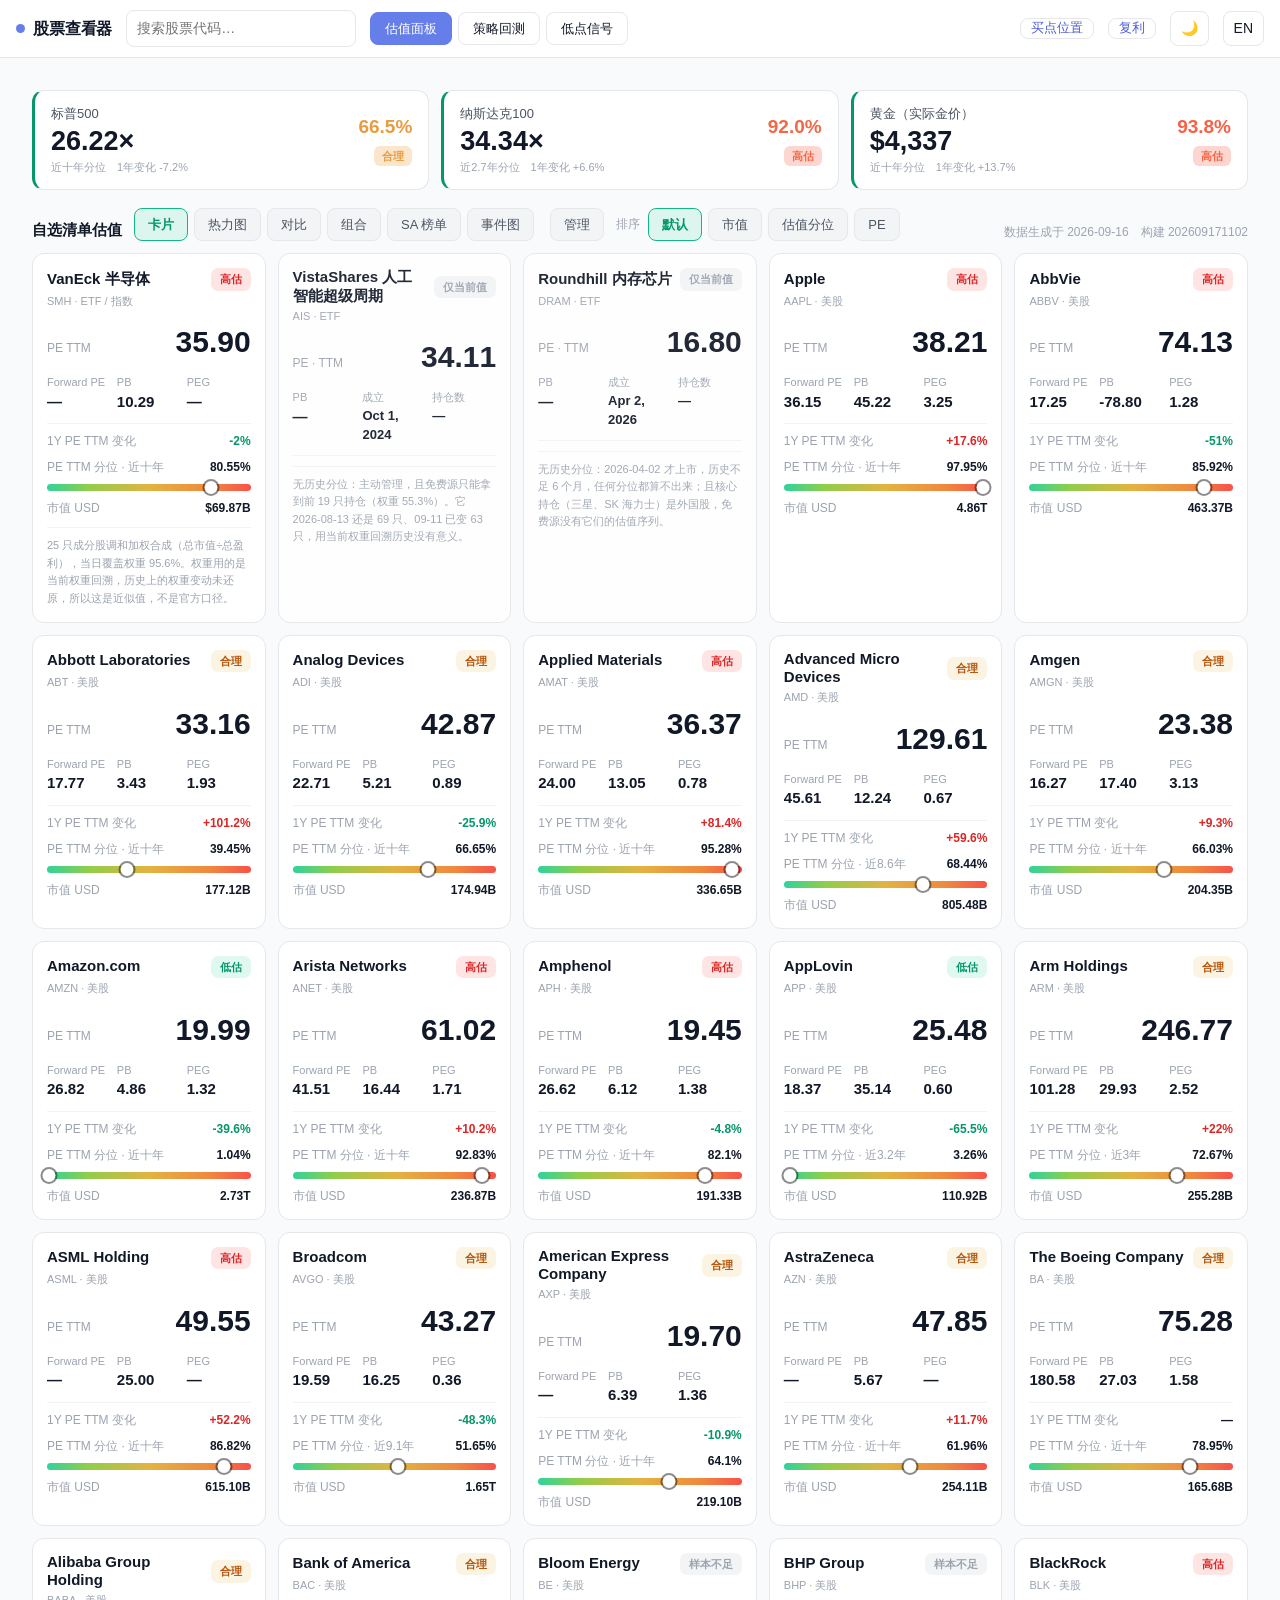
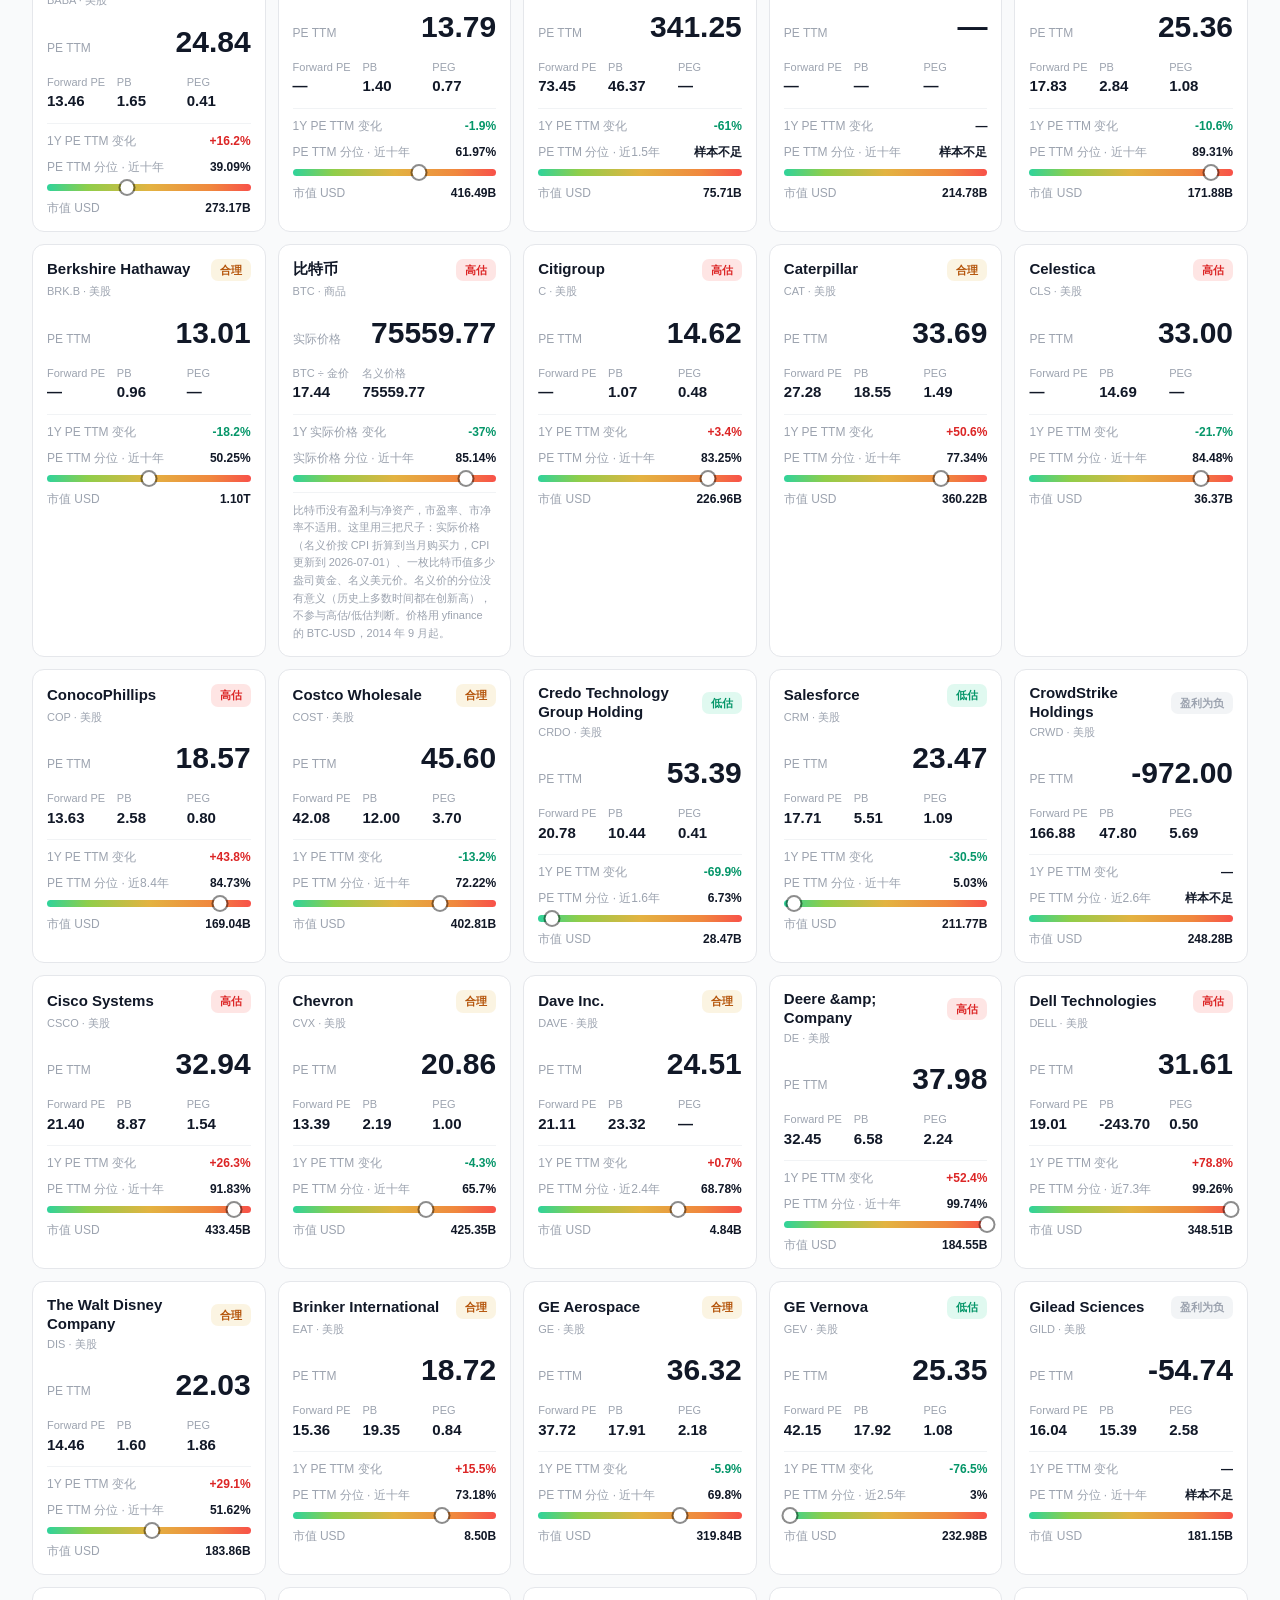
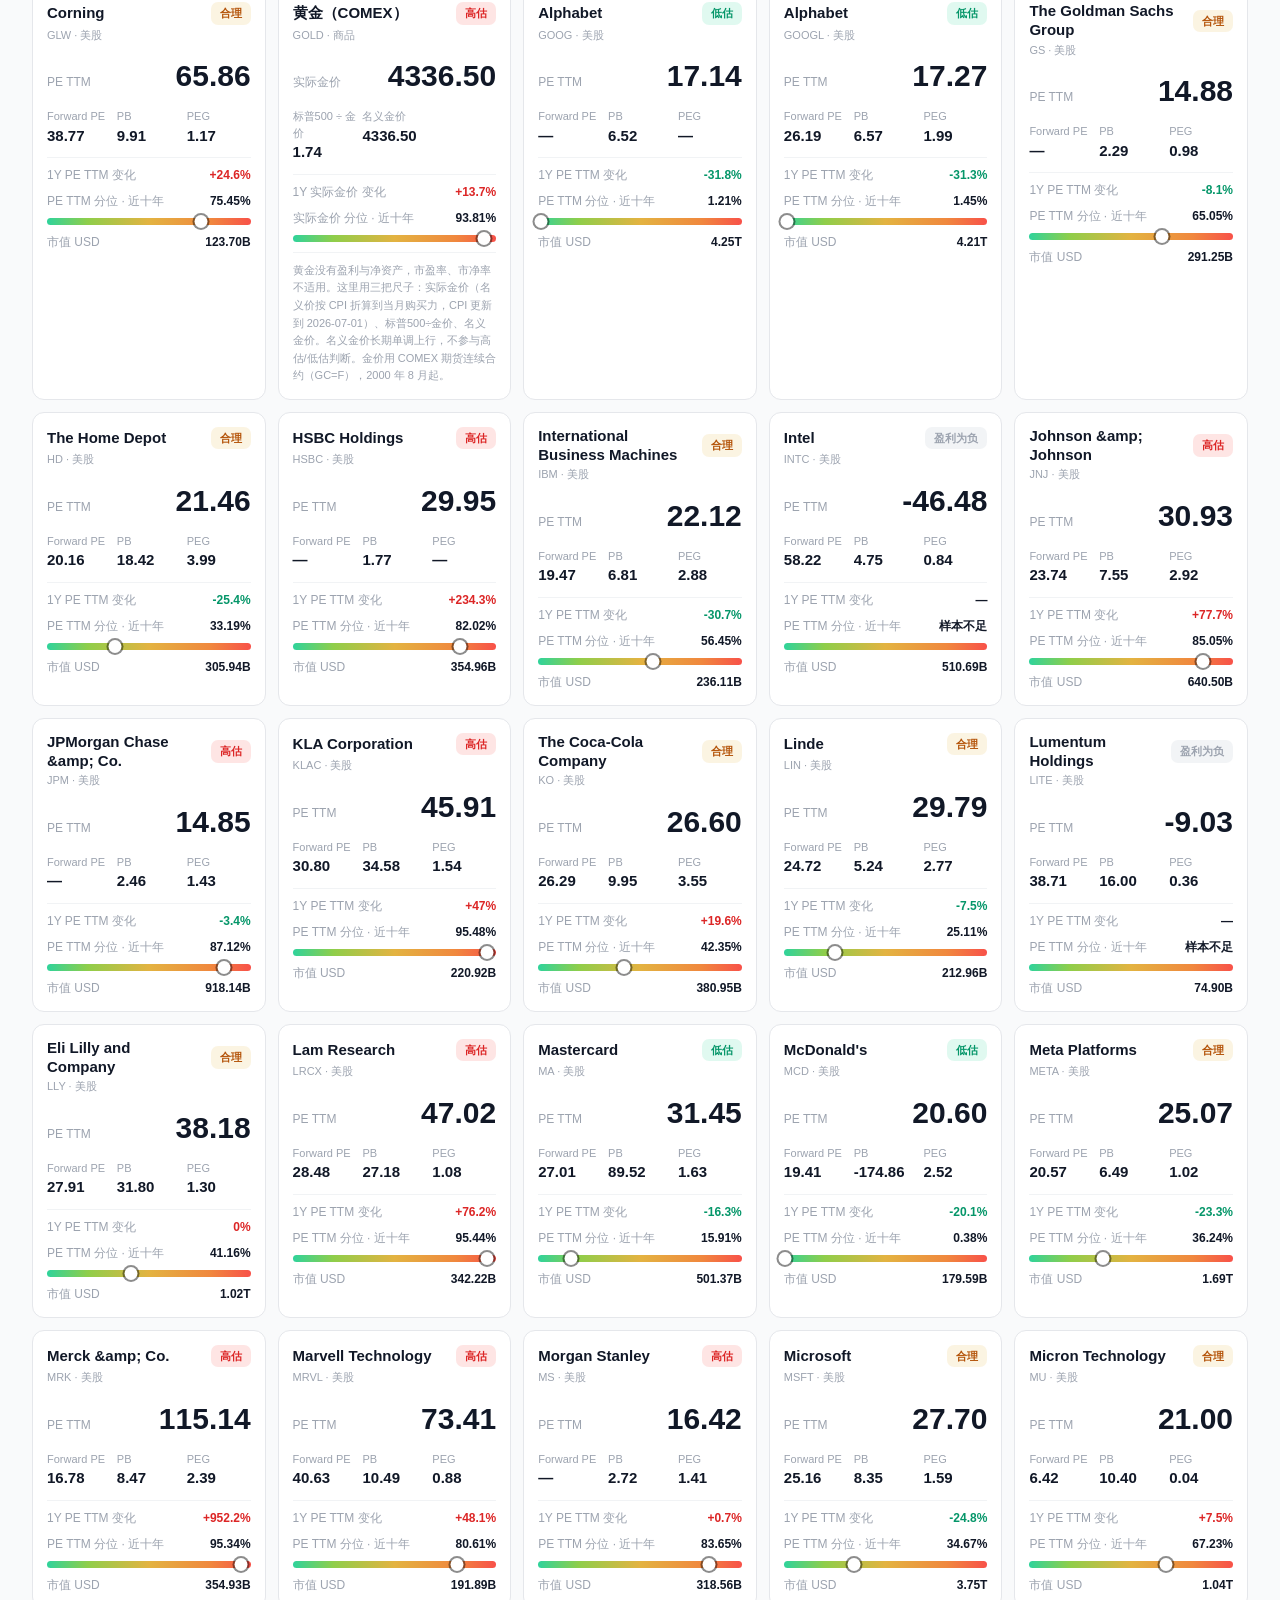
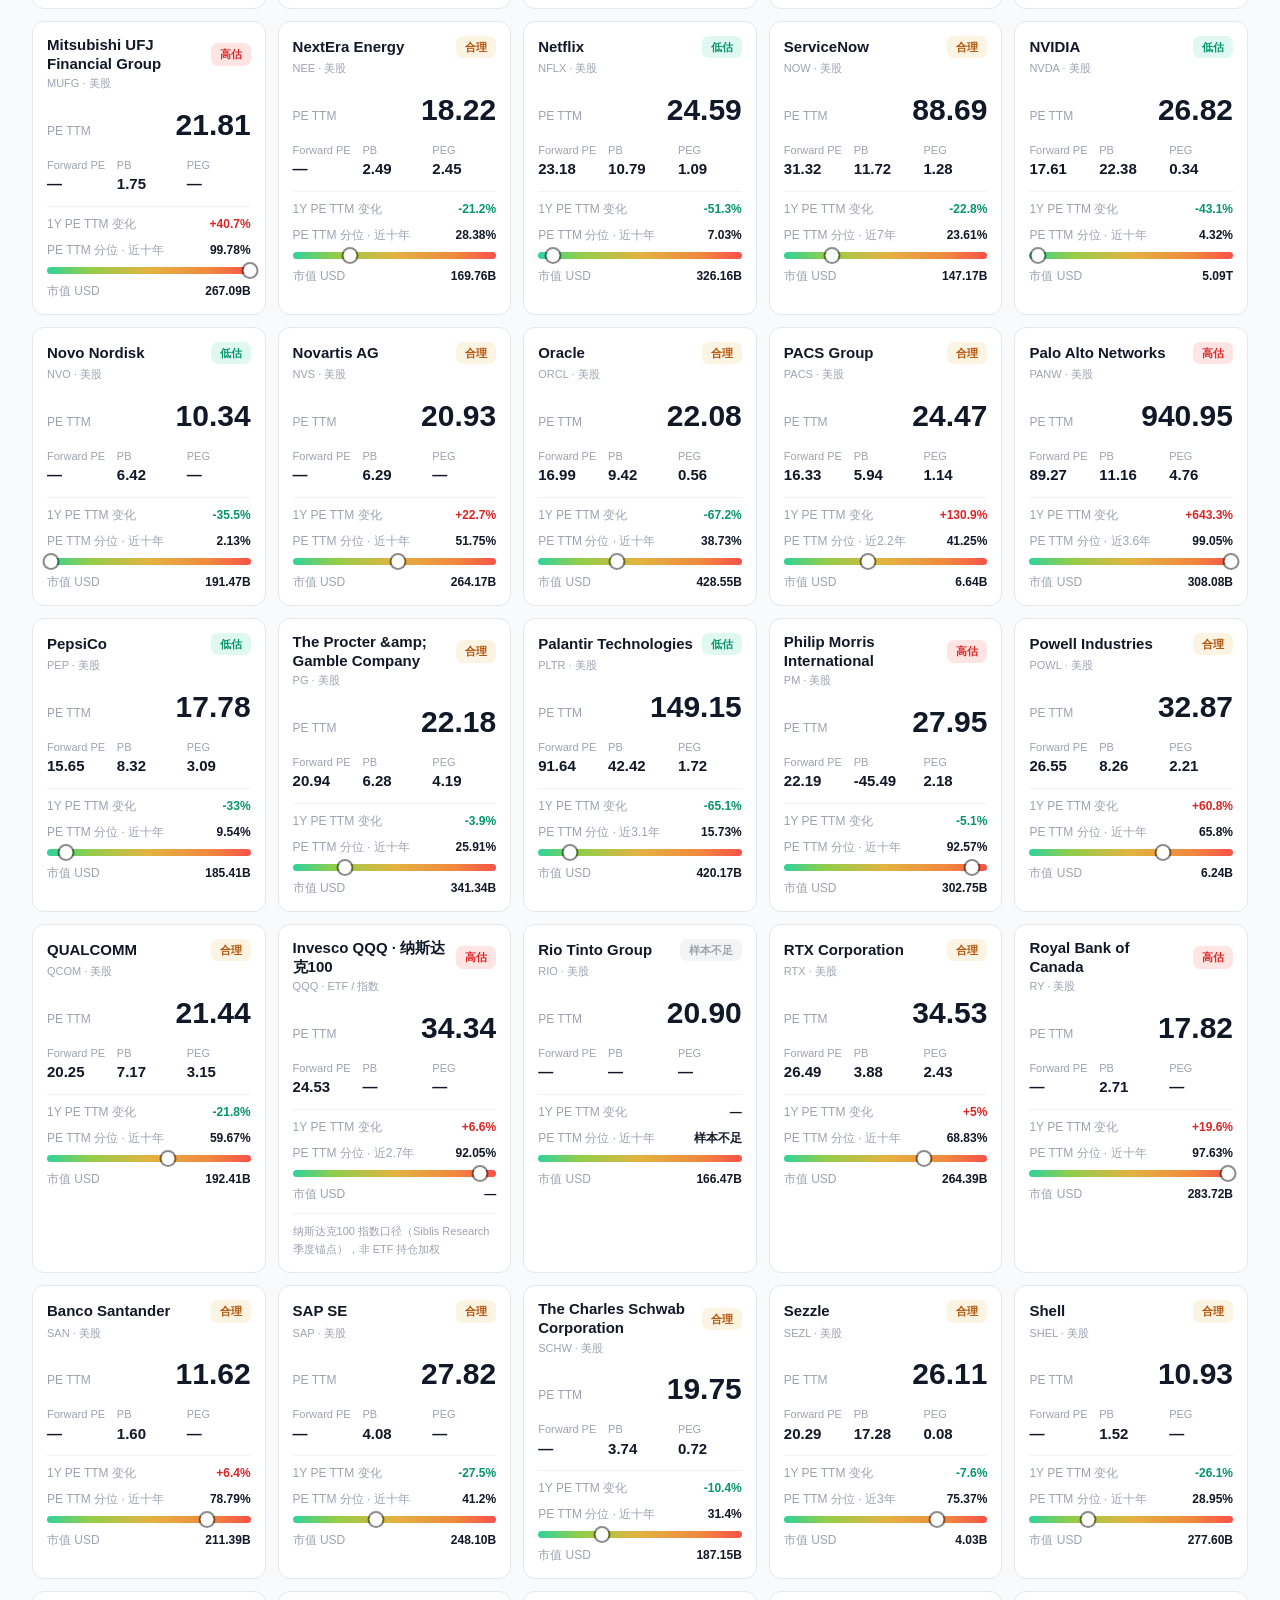
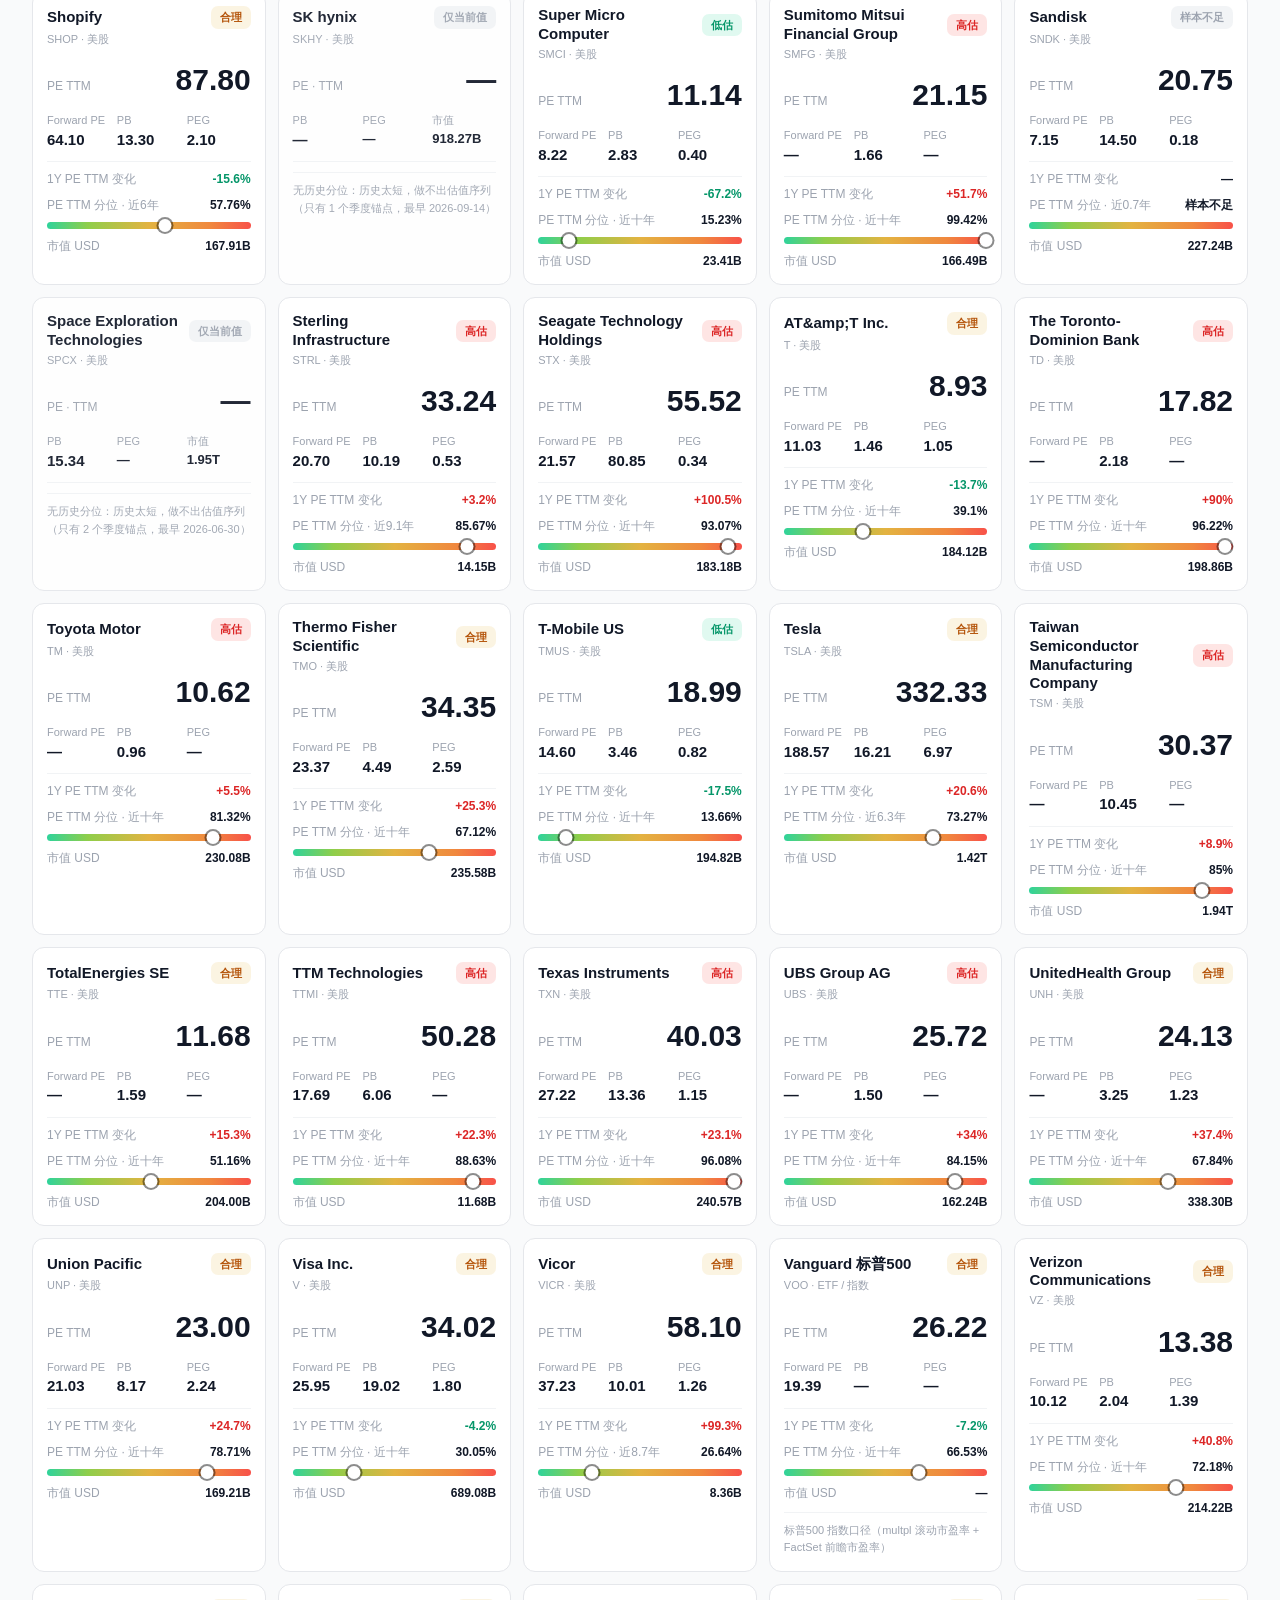
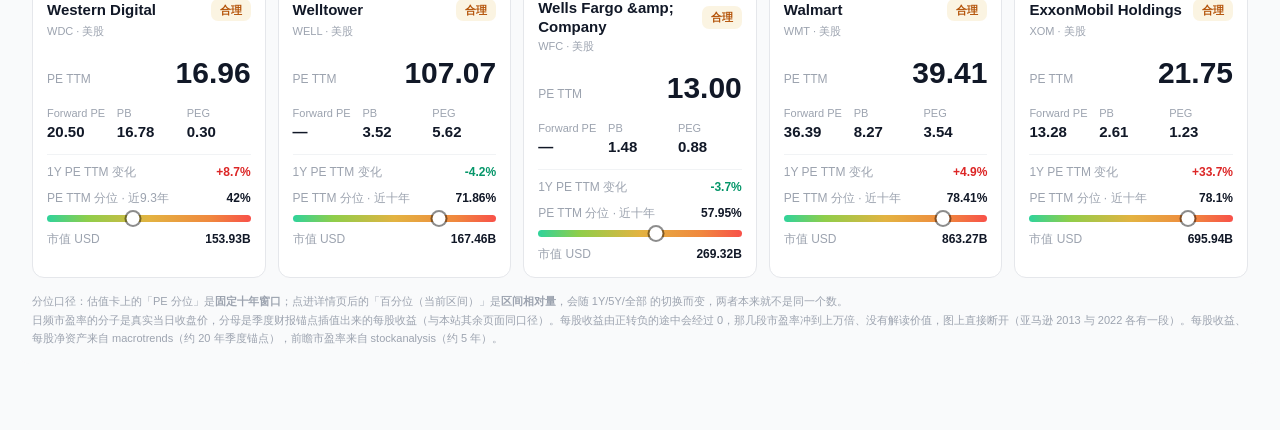
==== commit 41c58ade: "同步网页 2026-09-17 11:02" ====
--- a/index.html
+++ b/index.html
@@ -1,5 +1,5 @@
 <!DOCTYPE html>
-<html lang="zh" data-public="1" data-build="202609171047">
+<html lang="zh" data-public="1" data-build="202609171102">
 <head>
 <meta charset="utf-8">
 <meta name="viewport" content="width=device-width, initial-scale=1">
@@ -477,6 +477,7 @@
     </div>
     <div class="spacer"></div>
     <a class="langbtn linkbtn" href="entry/" data-t="entryLink" title="标普500 买点位置研究（155 年统计）">买点位置</a>
+    <a class="langbtn linkbtn" href="compound/" data-t="compLink" title="复利：收益率、本金、年限与 155 年的涨跌全貌">复利</a>
     <button class="langbtn" id="theme" title="切换亮 / 暗">🌙</button>
     <button class="langbtn" id="lang">EN</button>
   </div>
@@ -804,12 +805,12 @@
 <!-- viewer_data.js（2.8 MB）与 viewer.js 不在这里加载：
      它们是「低点信号」页签才用得上的，点到那个页签时由 valuation.js 动态插入。
      首屏只需要 11 KB 的估值索引，这样页面几乎是秒开的。 -->
-<script src="valuation_index.js?v=202609171047"></script>
-<script src="plot.js?v=202609171047"></script>
+<script src="valuation_index.js?v=202609171102"></script>
+<script src="plot.js?v=202609171102"></script>
 <!-- backtest_ui.js 要排在 valuation.js 前面：后者末尾会按地址栏里的 # 直接布置画面，
      那时如果回测页的入口函数还没定义，打开 #backtest 会是一片空白 -->
-<script src="backtest_ui.js?v=202609171047"></script>
-<script src="valuation.js?v=202609171047"></script>
+<script src="backtest_ui.js?v=202609171102"></script>
+<script src="valuation.js?v=202609171102"></script>
 
 </body>
 </html>
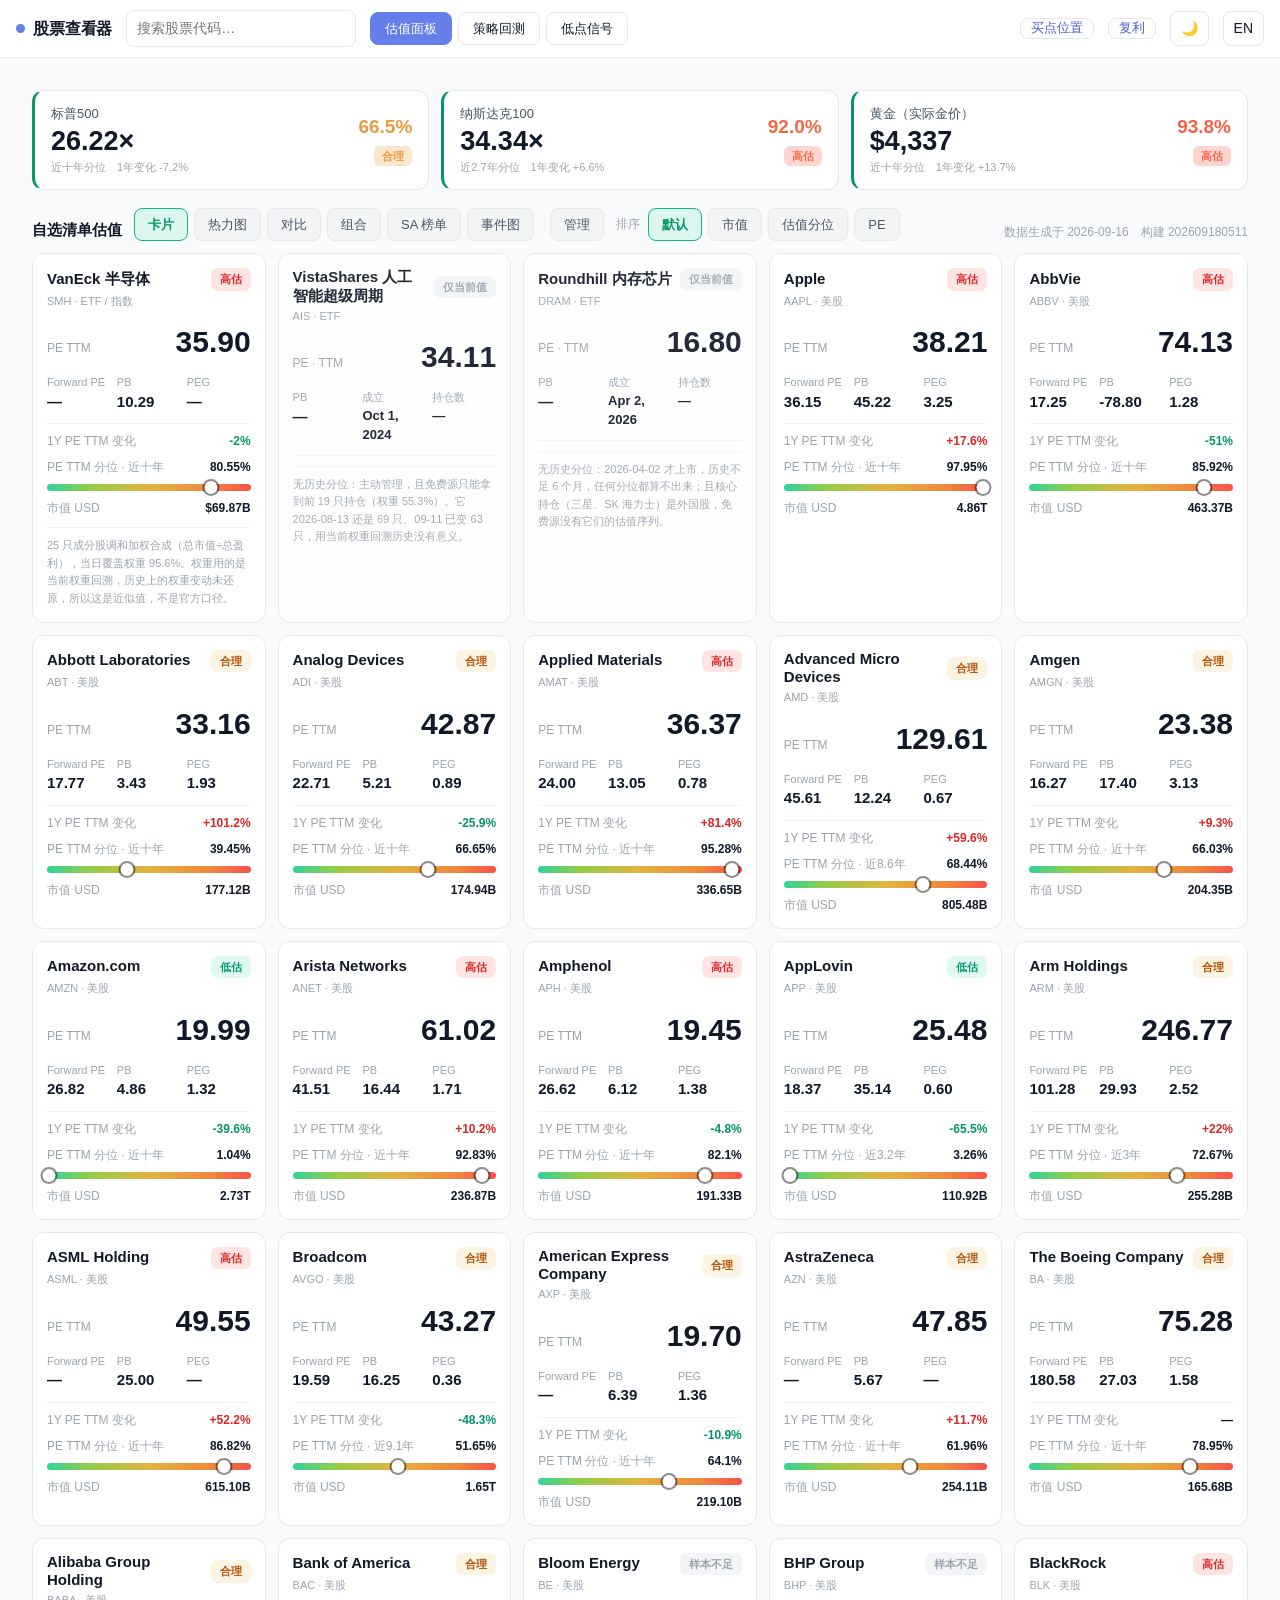
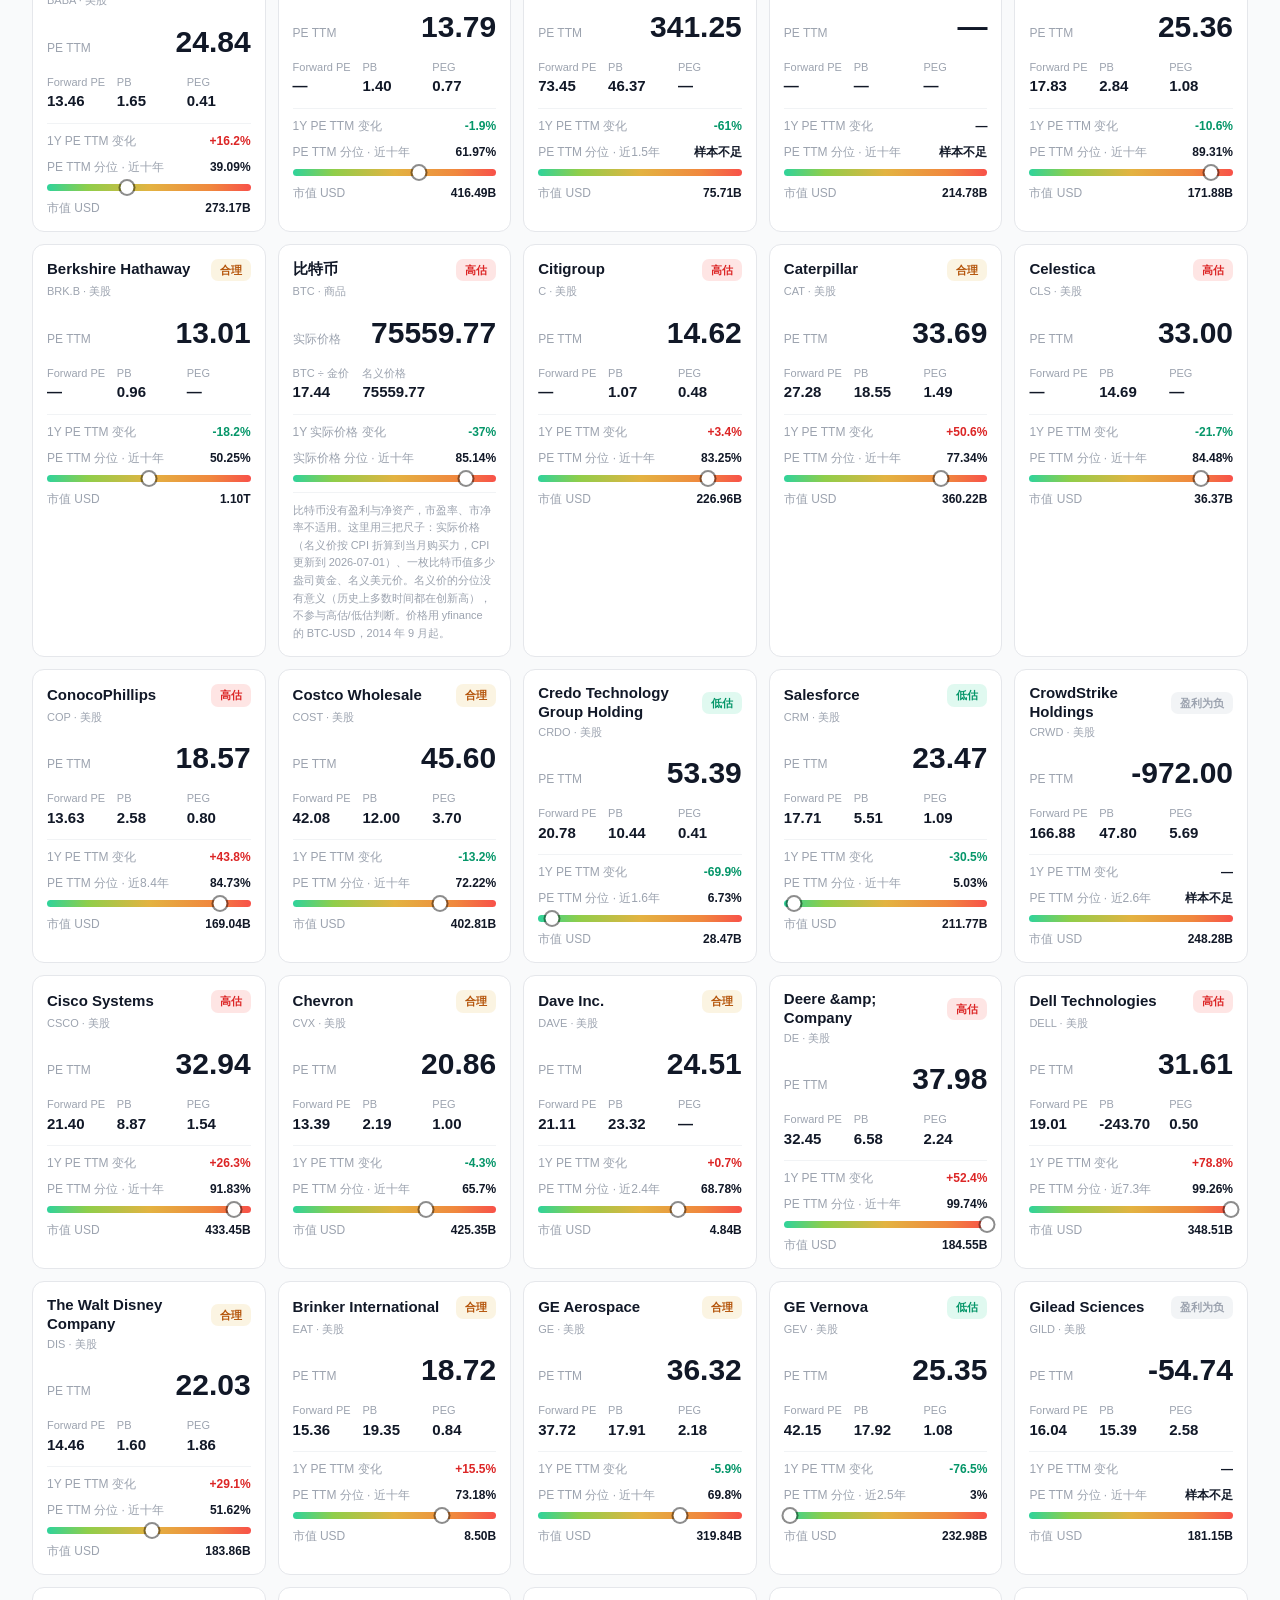
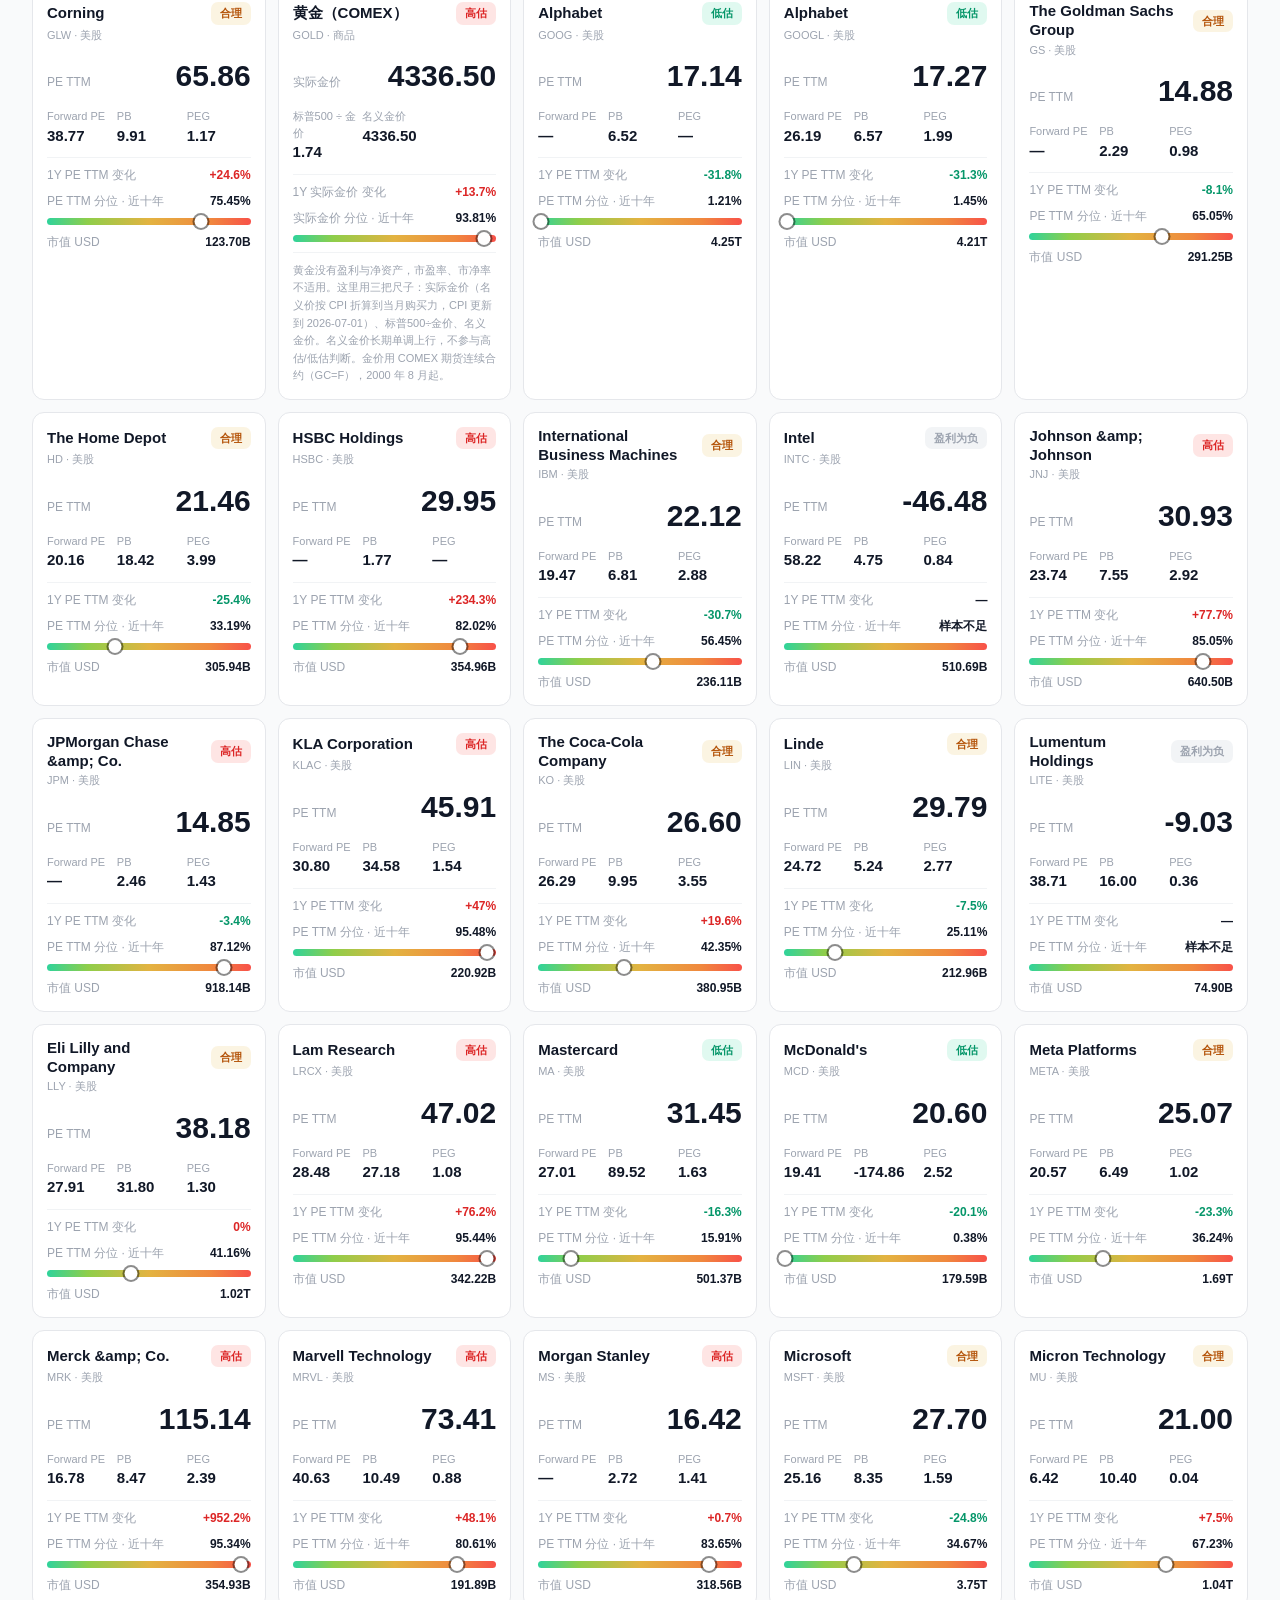
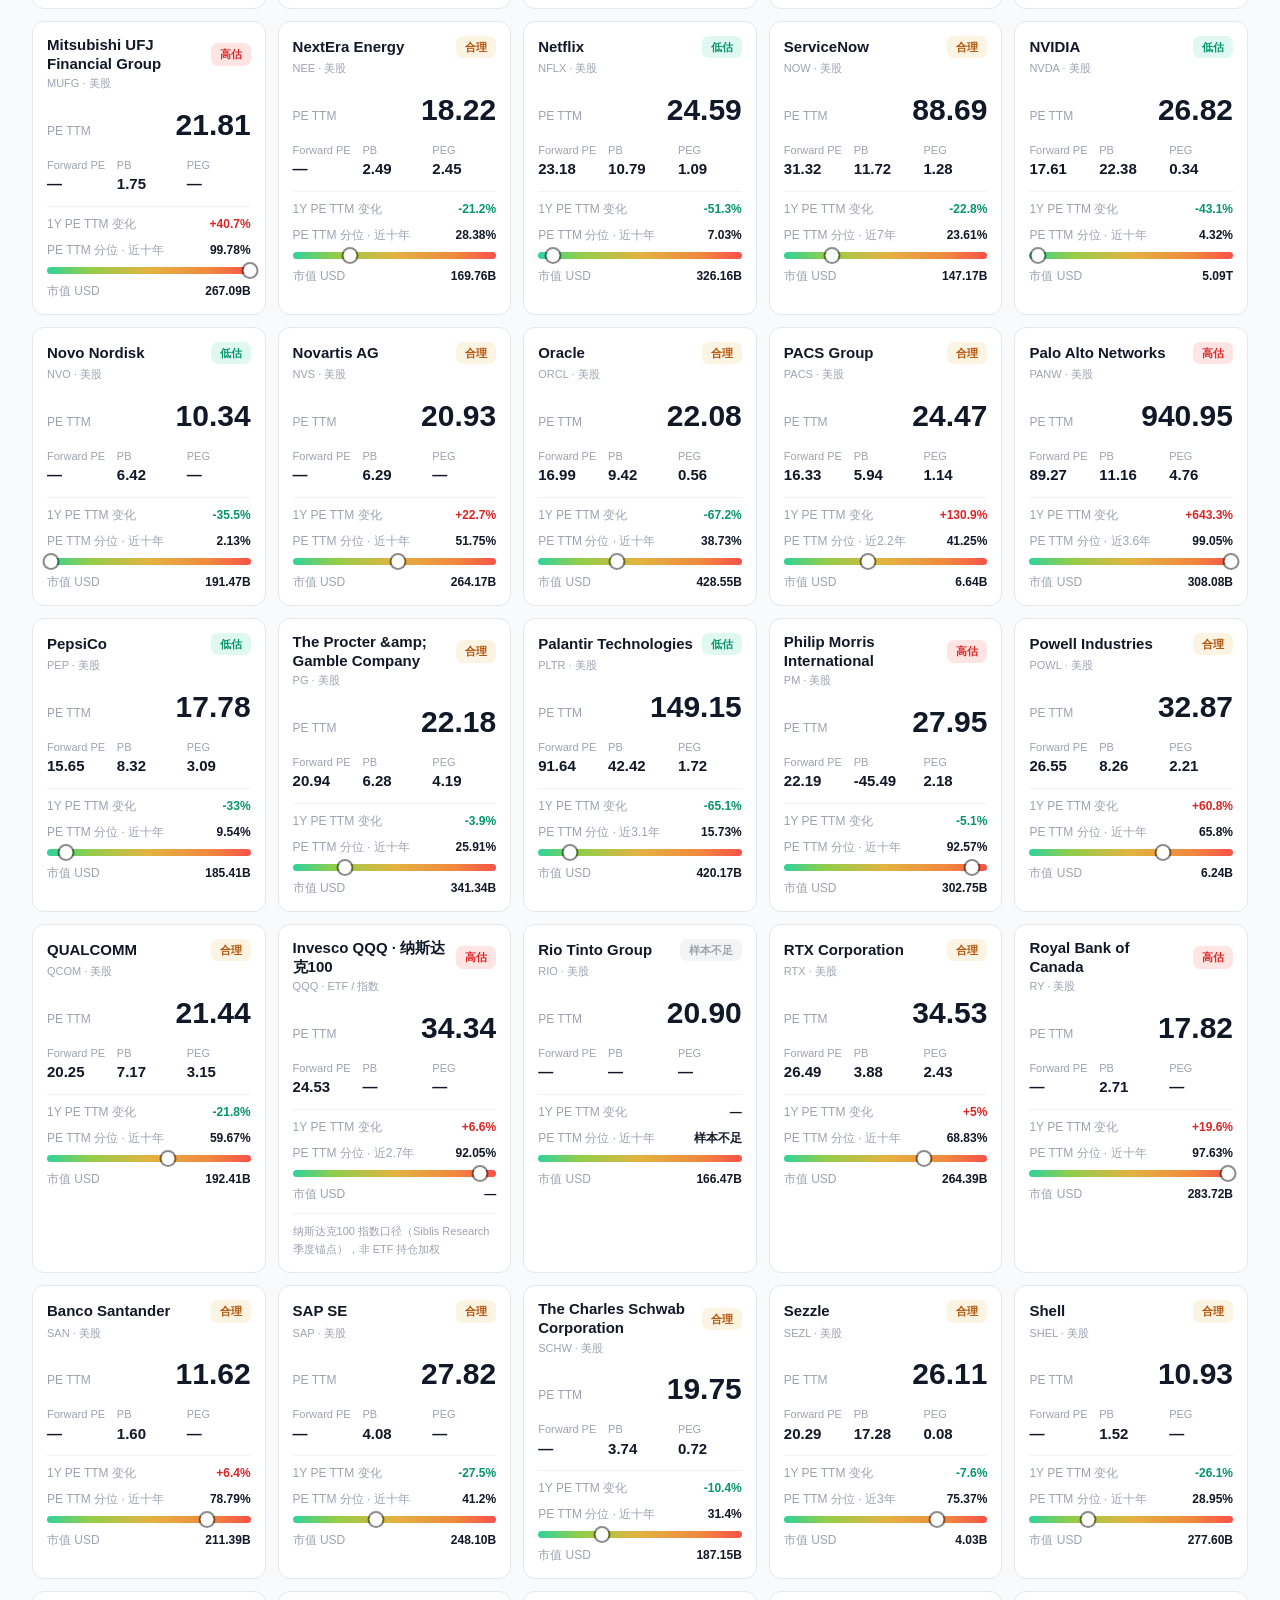
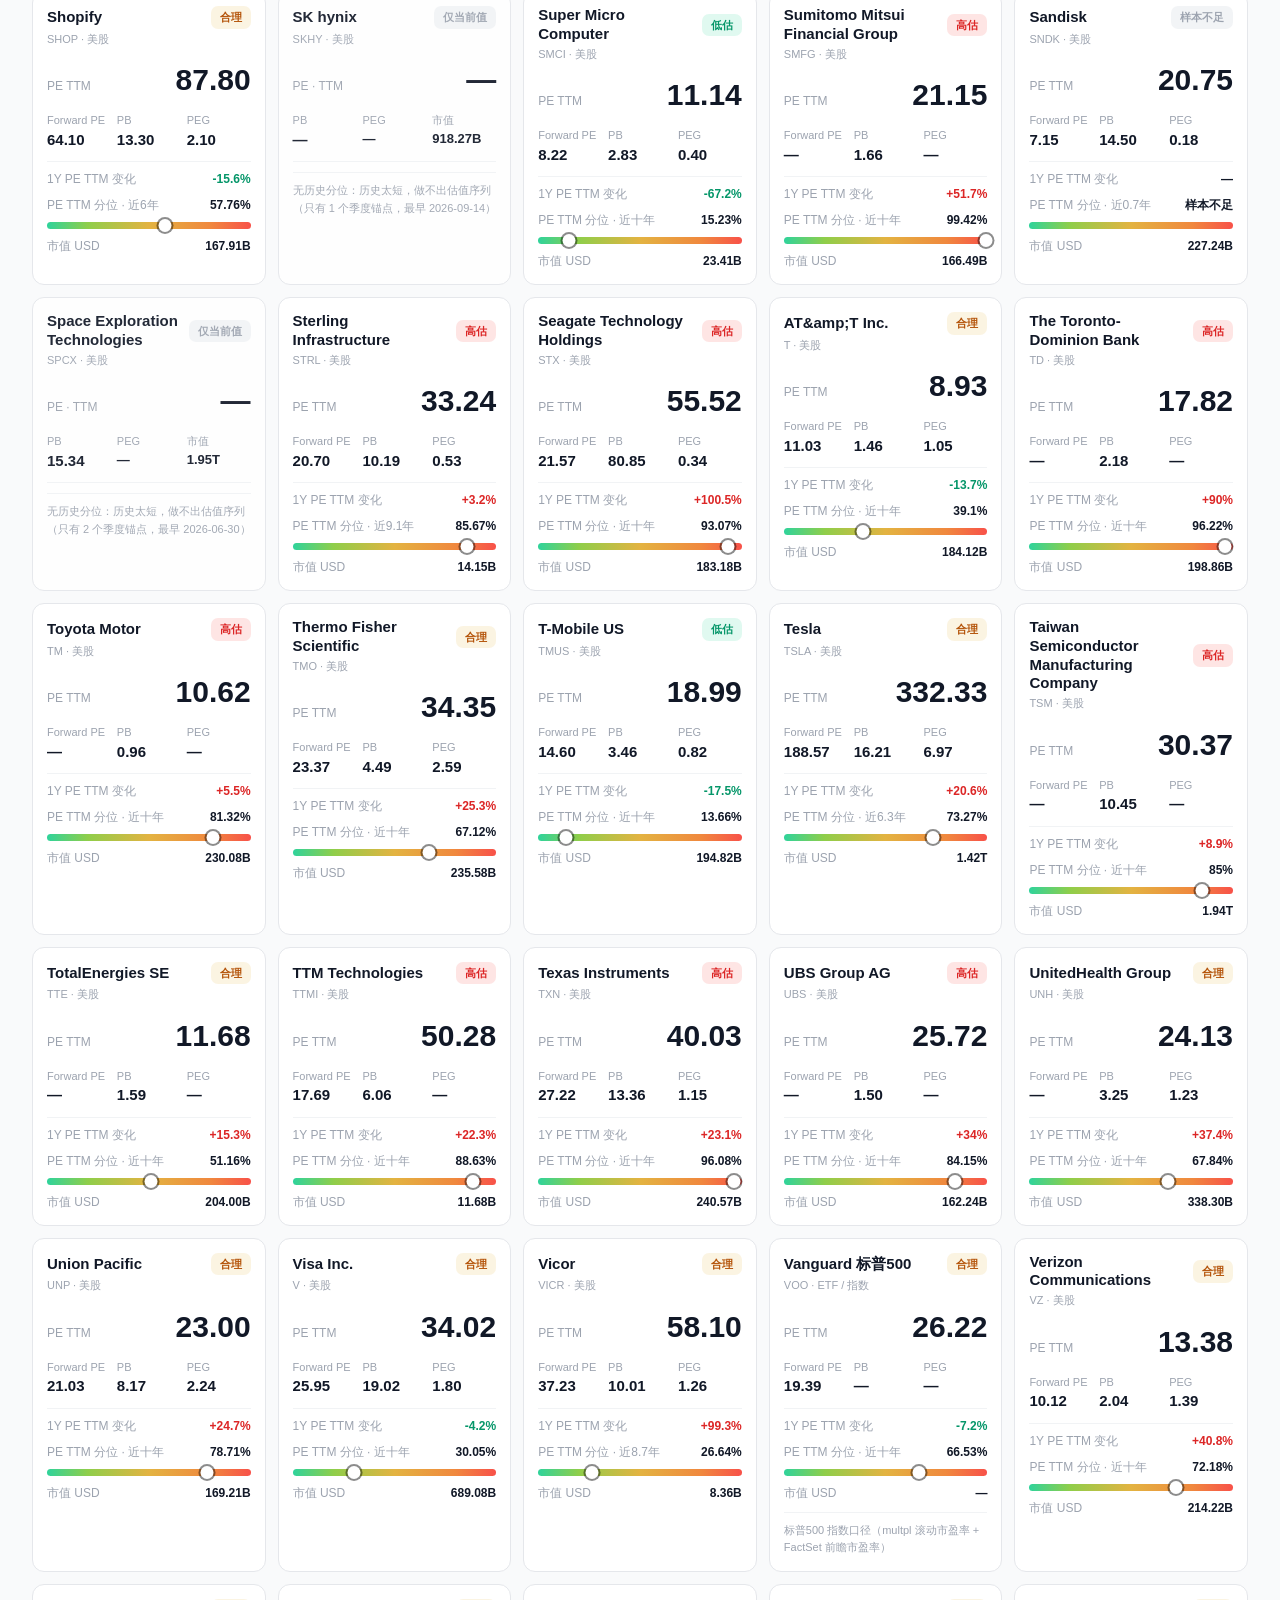
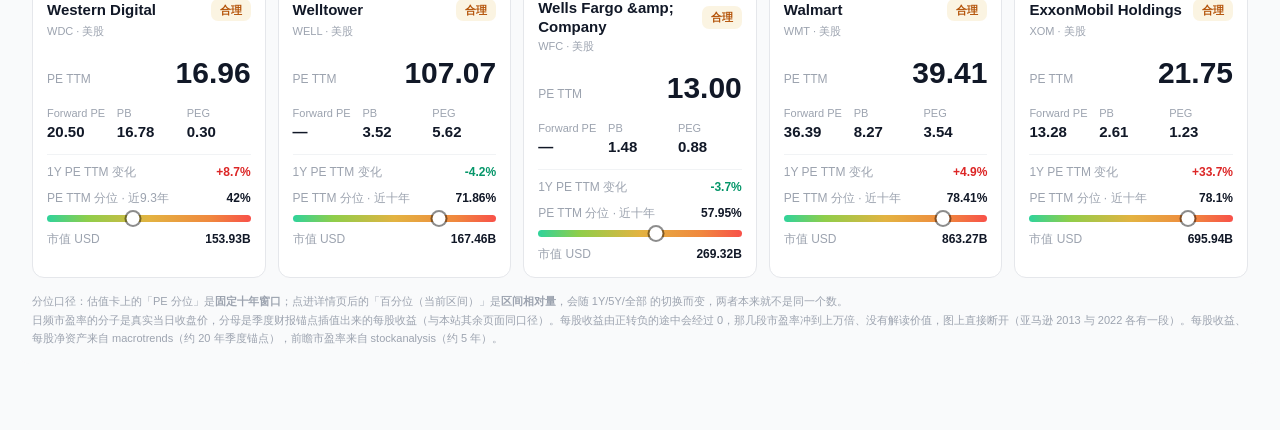
==== commit deb6d587: "同步网页 2026-09-18 05:11" ====
--- a/index.html
+++ b/index.html
@@ -1,5 +1,5 @@
 <!DOCTYPE html>
-<html lang="zh" data-public="1" data-build="202609171102">
+<html lang="zh" data-public="1" data-build="202609180511">
 <head>
 <meta charset="utf-8">
 <meta name="viewport" content="width=device-width, initial-scale=1">
@@ -805,12 +805,12 @@
 <!-- viewer_data.js（2.8 MB）与 viewer.js 不在这里加载：
      它们是「低点信号」页签才用得上的，点到那个页签时由 valuation.js 动态插入。
      首屏只需要 11 KB 的估值索引，这样页面几乎是秒开的。 -->
-<script src="valuation_index.js?v=202609171102"></script>
-<script src="plot.js?v=202609171102"></script>
+<script src="valuation_index.js?v=202609180511"></script>
+<script src="plot.js?v=202609180511"></script>
 <!-- backtest_ui.js 要排在 valuation.js 前面：后者末尾会按地址栏里的 # 直接布置画面，
      那时如果回测页的入口函数还没定义，打开 #backtest 会是一片空白 -->
-<script src="backtest_ui.js?v=202609171102"></script>
-<script src="valuation.js?v=202609171102"></script>
+<script src="backtest_ui.js?v=202609180511"></script>
+<script src="valuation.js?v=202609180511"></script>
 
 </body>
 </html>
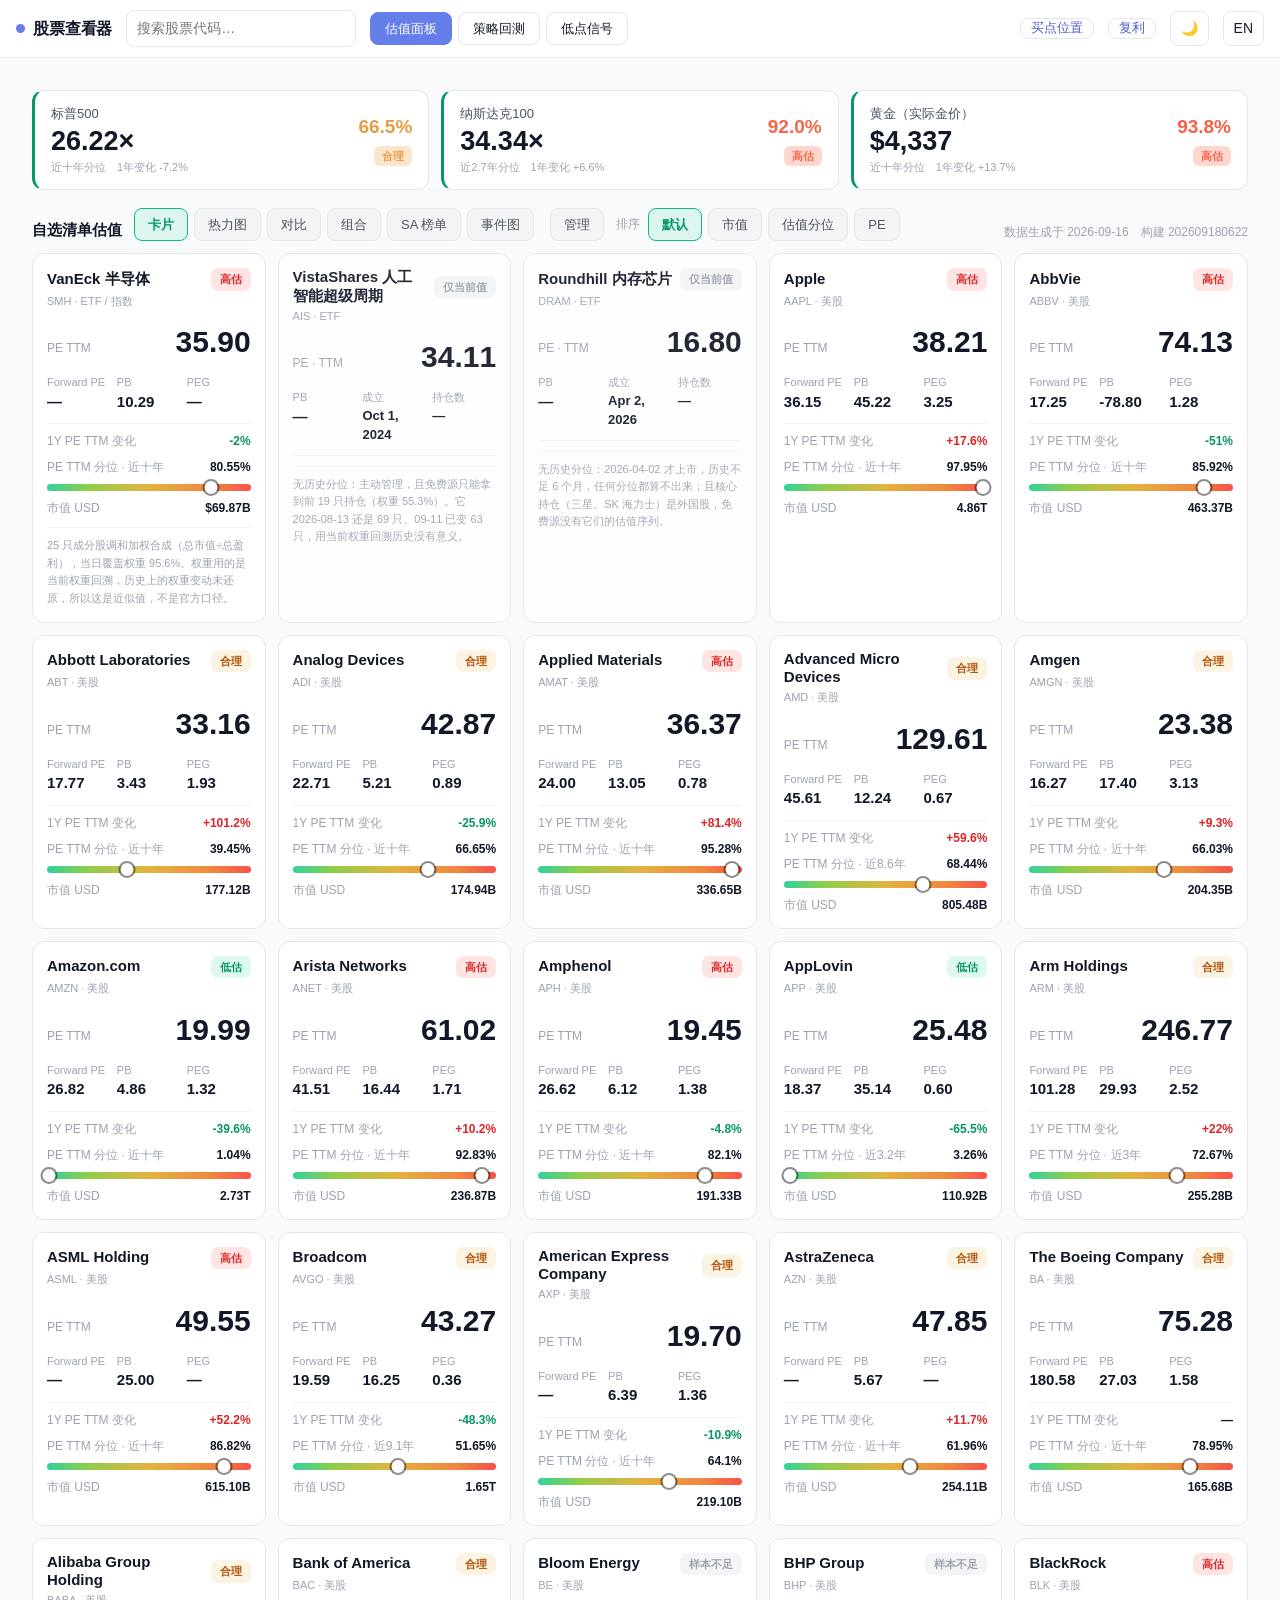
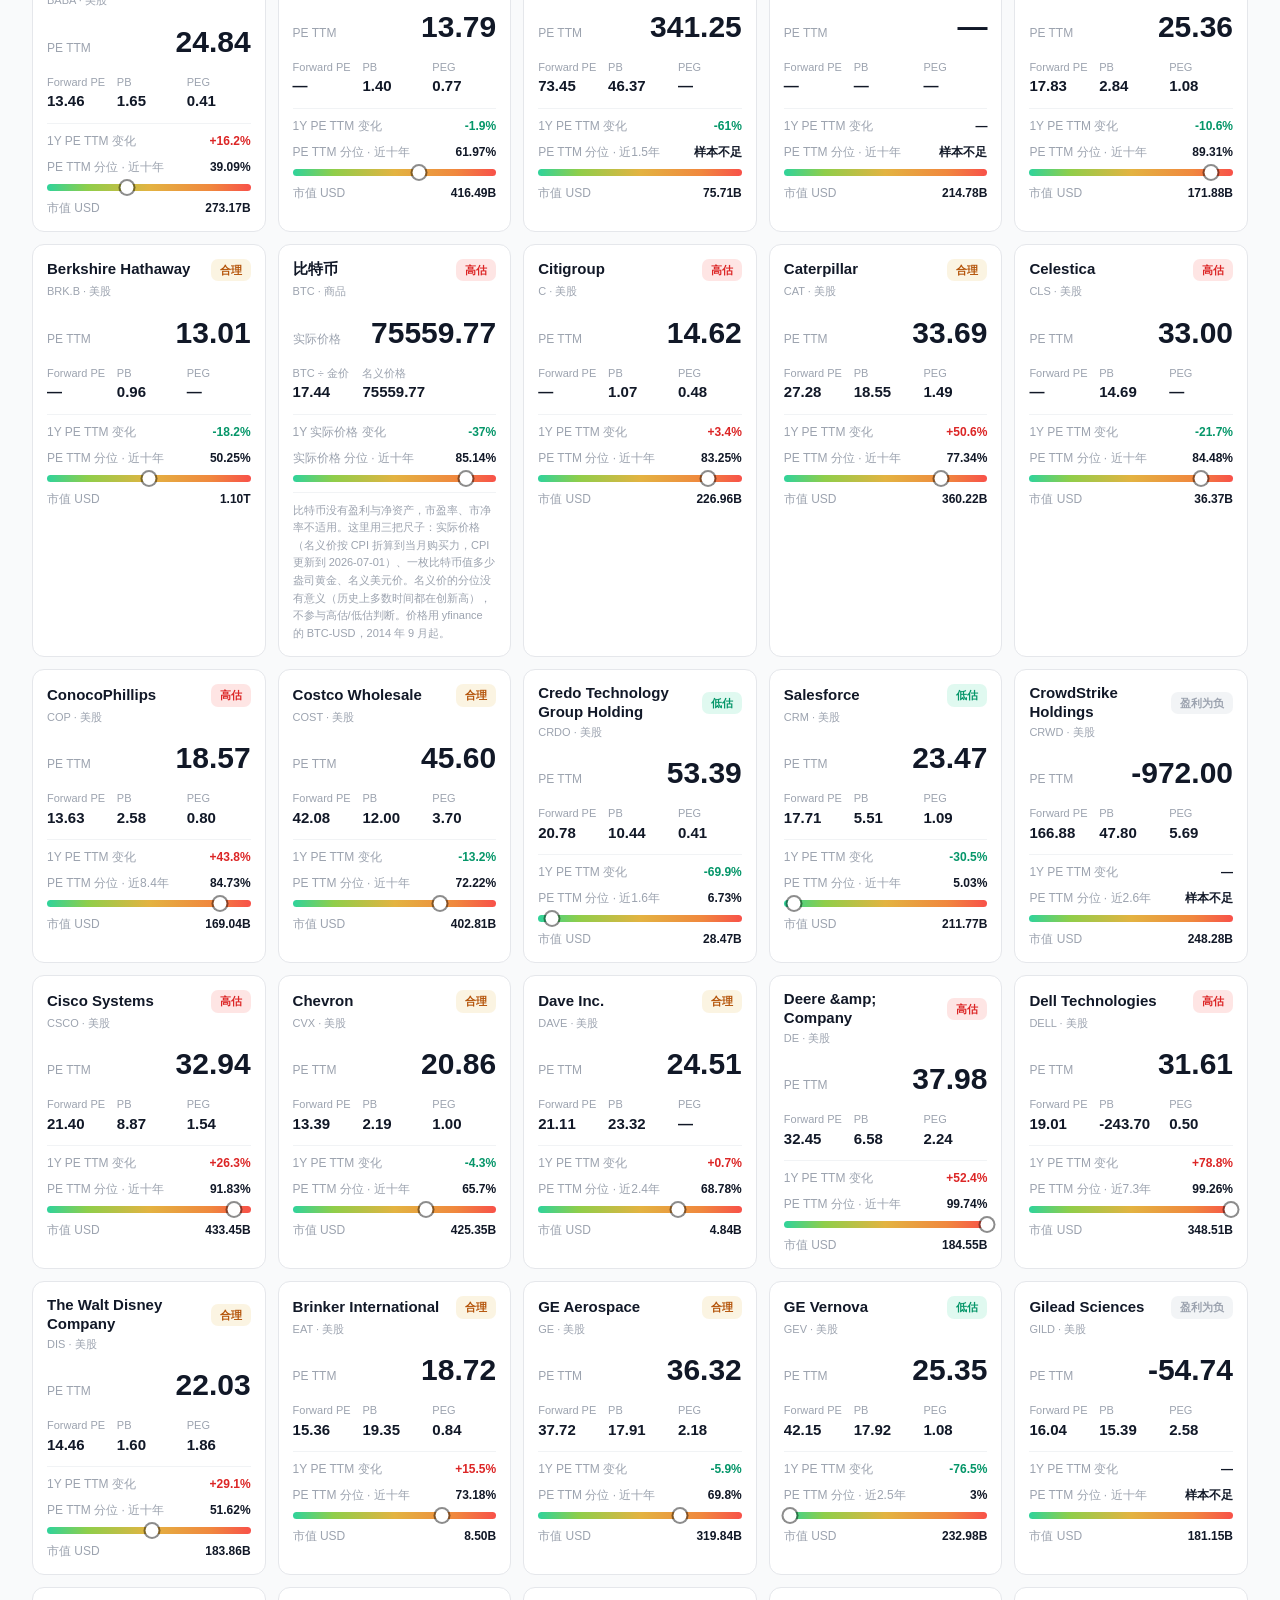
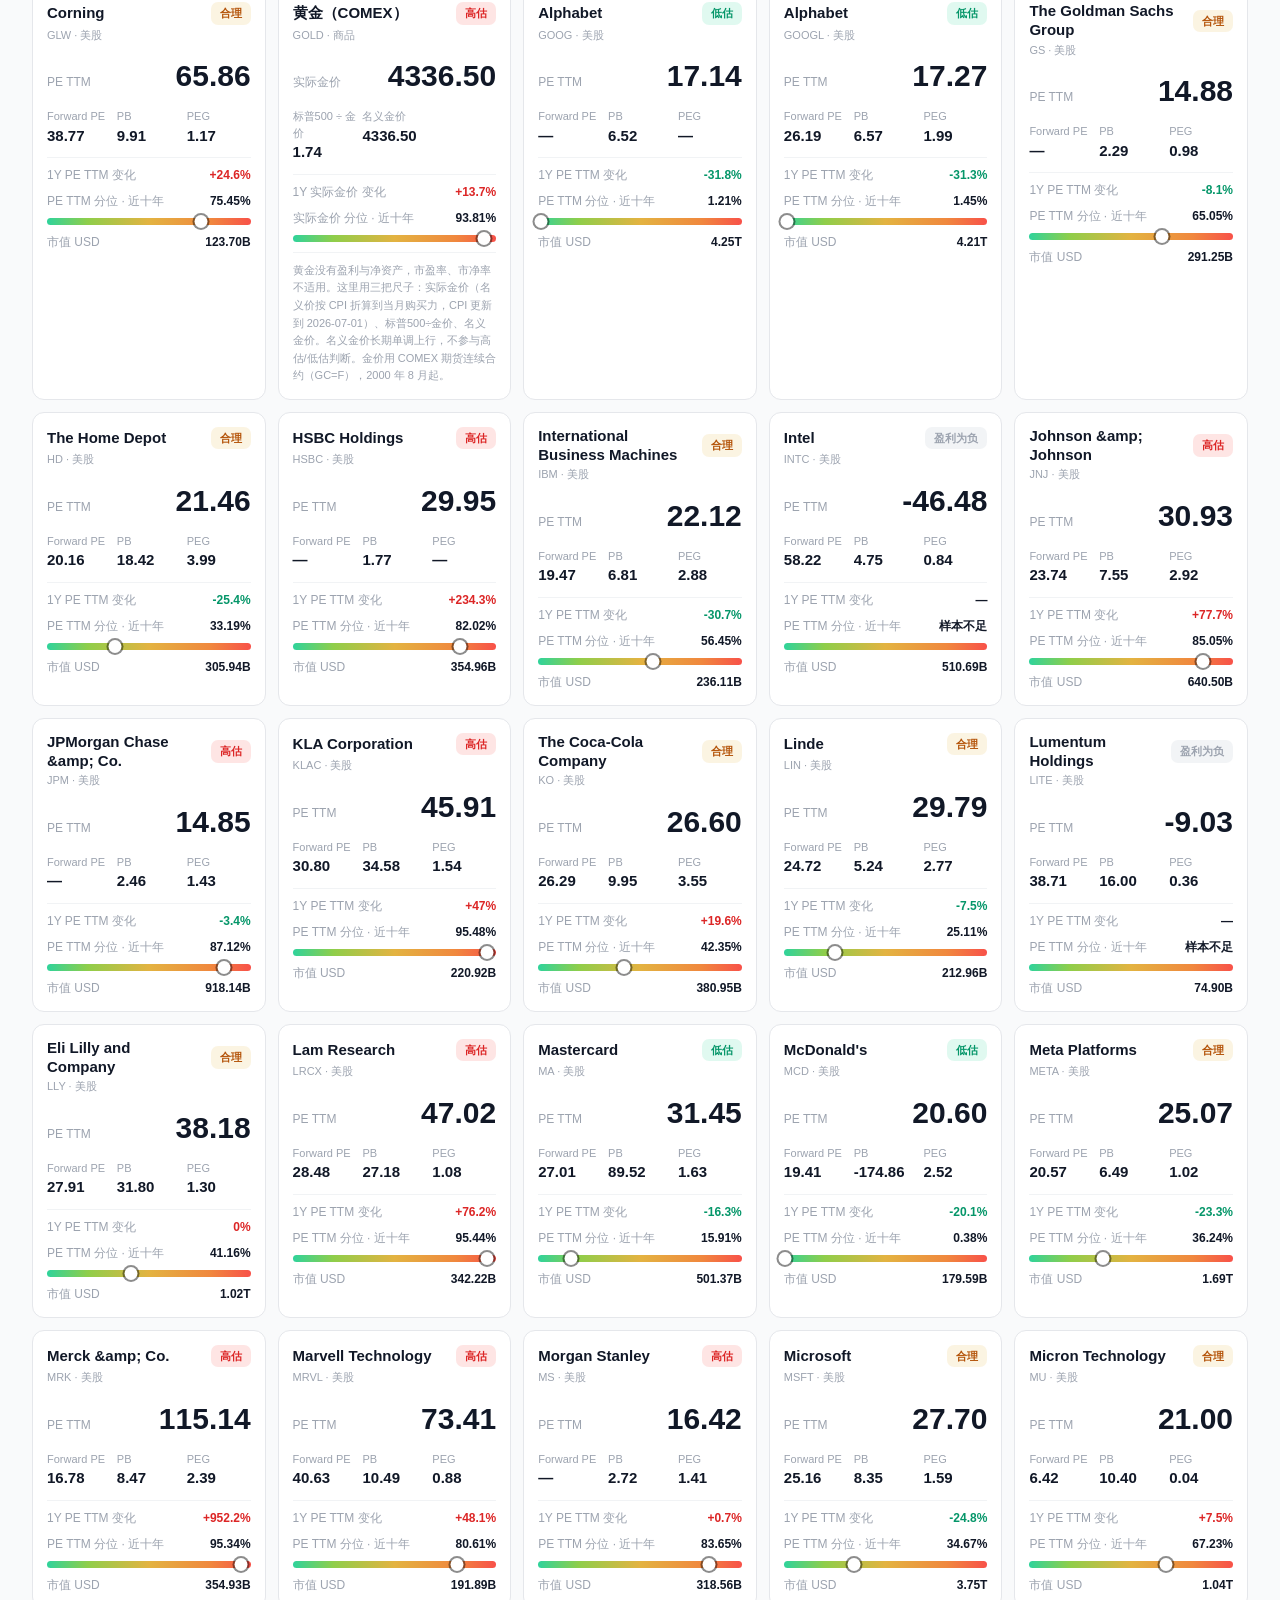
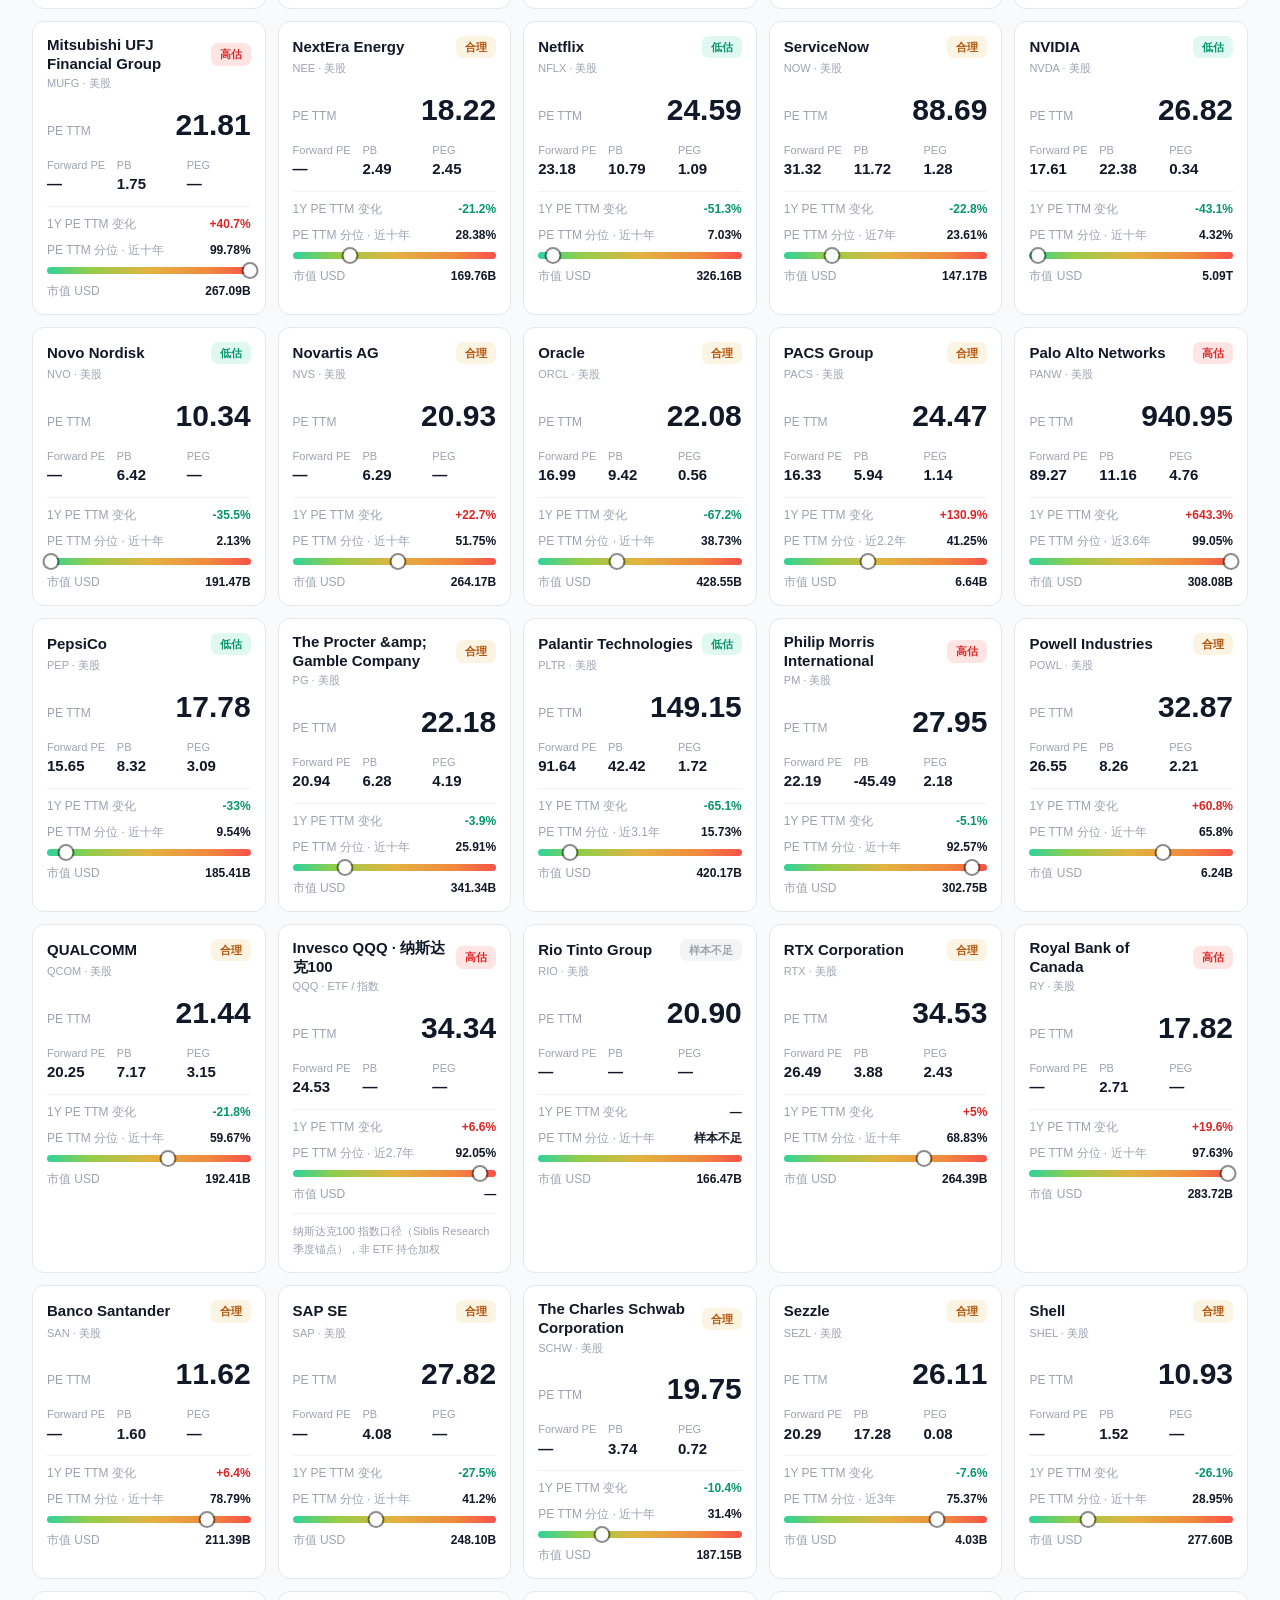
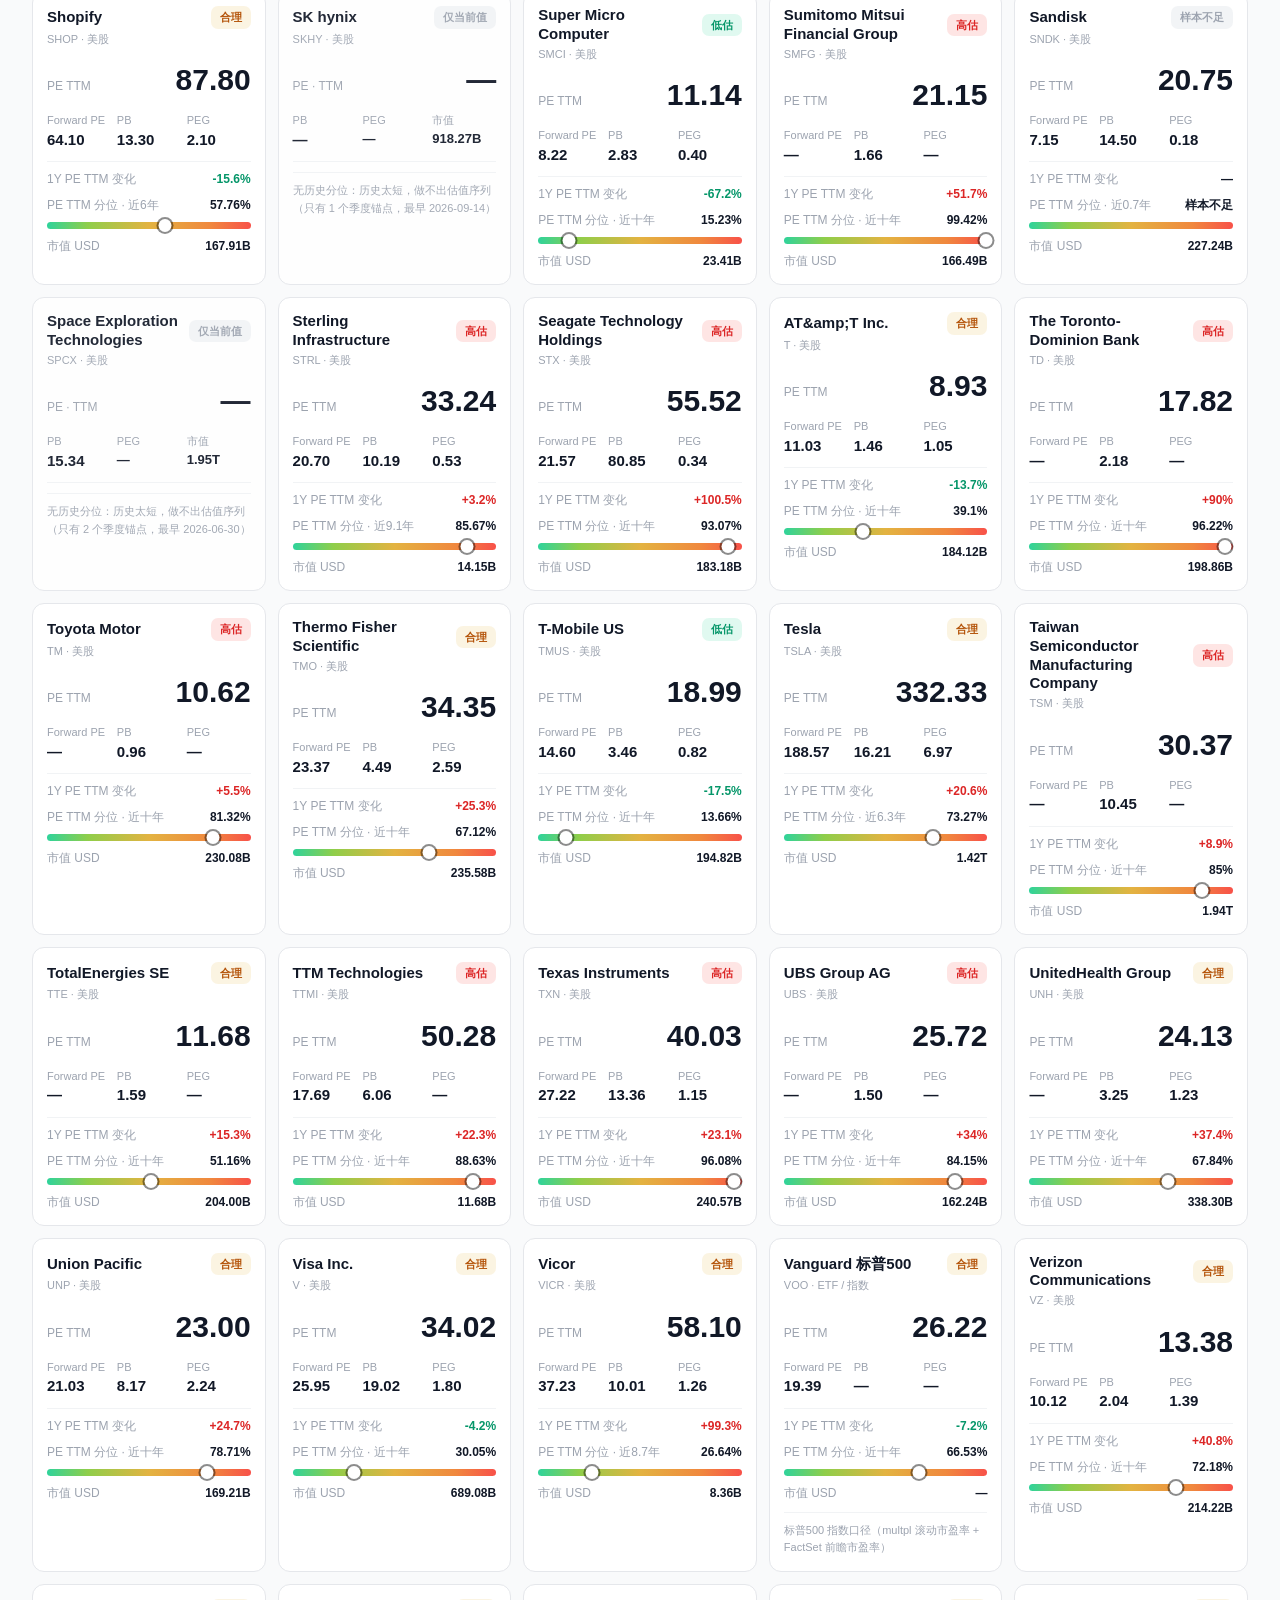
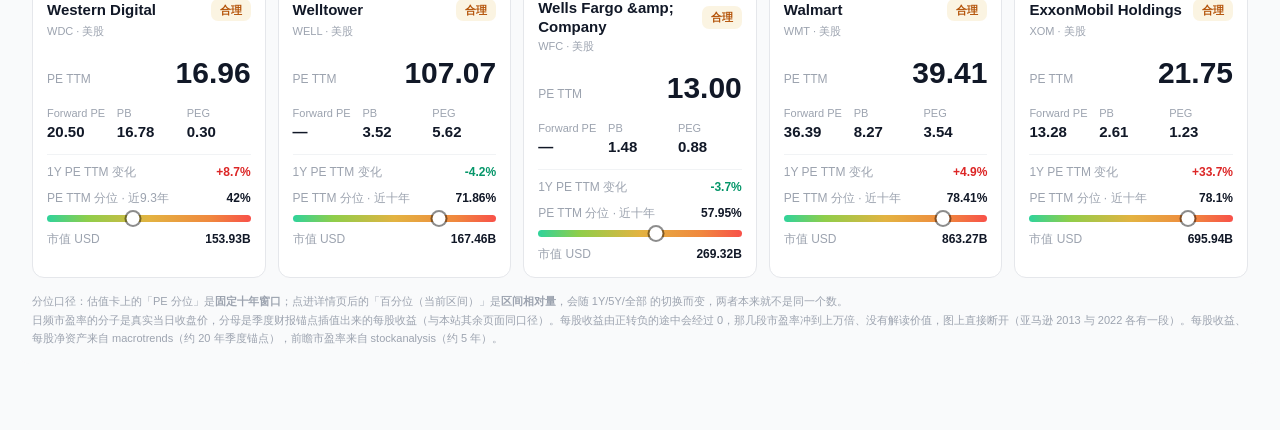
==== commit 0f299d3b: "同步网页 2026-09-18 06:22" ====
--- a/index.html
+++ b/index.html
@@ -1,5 +1,5 @@
 <!DOCTYPE html>
-<html lang="zh" data-public="1" data-build="202609180511">
+<html lang="zh" data-public="1" data-build="202609180622">
 <head>
 <meta charset="utf-8">
 <meta name="viewport" content="width=device-width, initial-scale=1">
@@ -805,12 +805,12 @@
 <!-- viewer_data.js（2.8 MB）与 viewer.js 不在这里加载：
      它们是「低点信号」页签才用得上的，点到那个页签时由 valuation.js 动态插入。
      首屏只需要 11 KB 的估值索引，这样页面几乎是秒开的。 -->
-<script src="valuation_index.js?v=202609180511"></script>
-<script src="plot.js?v=202609180511"></script>
+<script src="valuation_index.js?v=202609180622"></script>
+<script src="plot.js?v=202609180622"></script>
 <!-- backtest_ui.js 要排在 valuation.js 前面：后者末尾会按地址栏里的 # 直接布置画面，
      那时如果回测页的入口函数还没定义，打开 #backtest 会是一片空白 -->
-<script src="backtest_ui.js?v=202609180511"></script>
-<script src="valuation.js?v=202609180511"></script>
+<script src="backtest_ui.js?v=202609180622"></script>
+<script src="valuation.js?v=202609180622"></script>
 
 </body>
 </html>
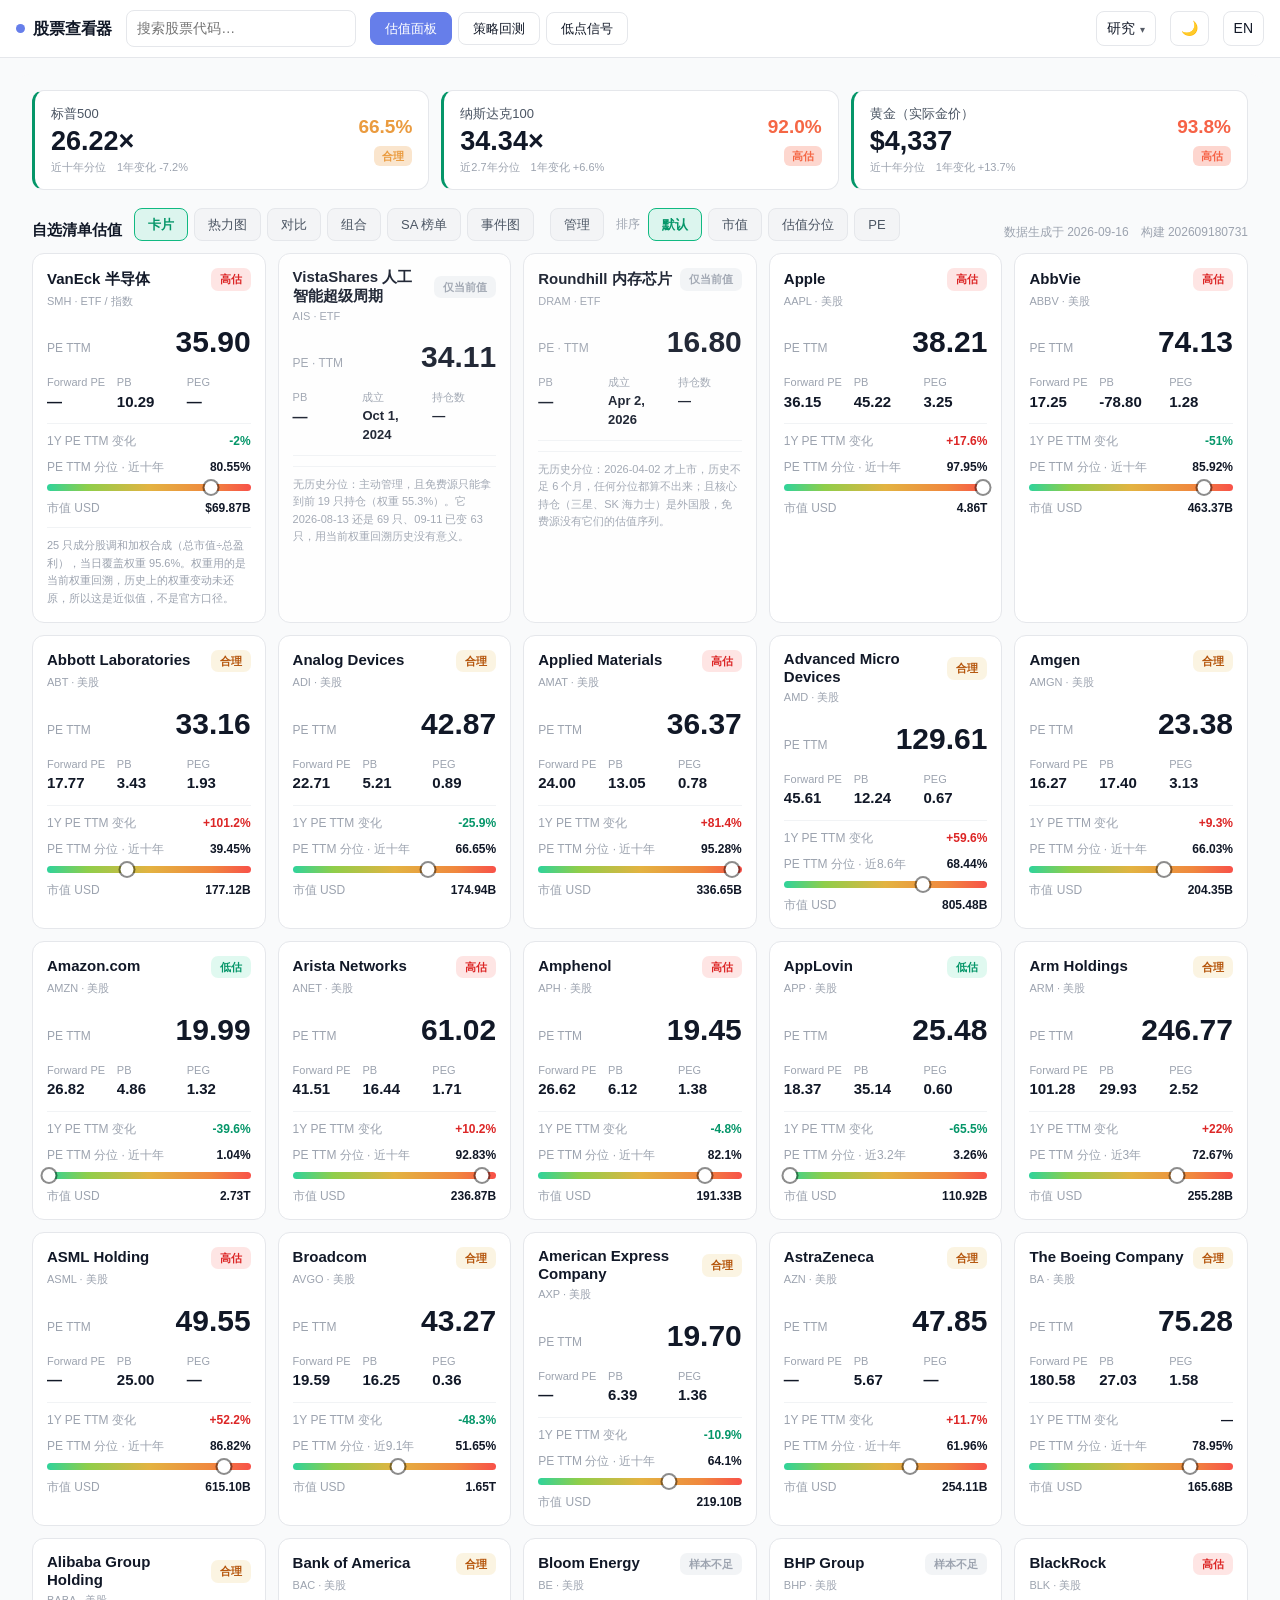
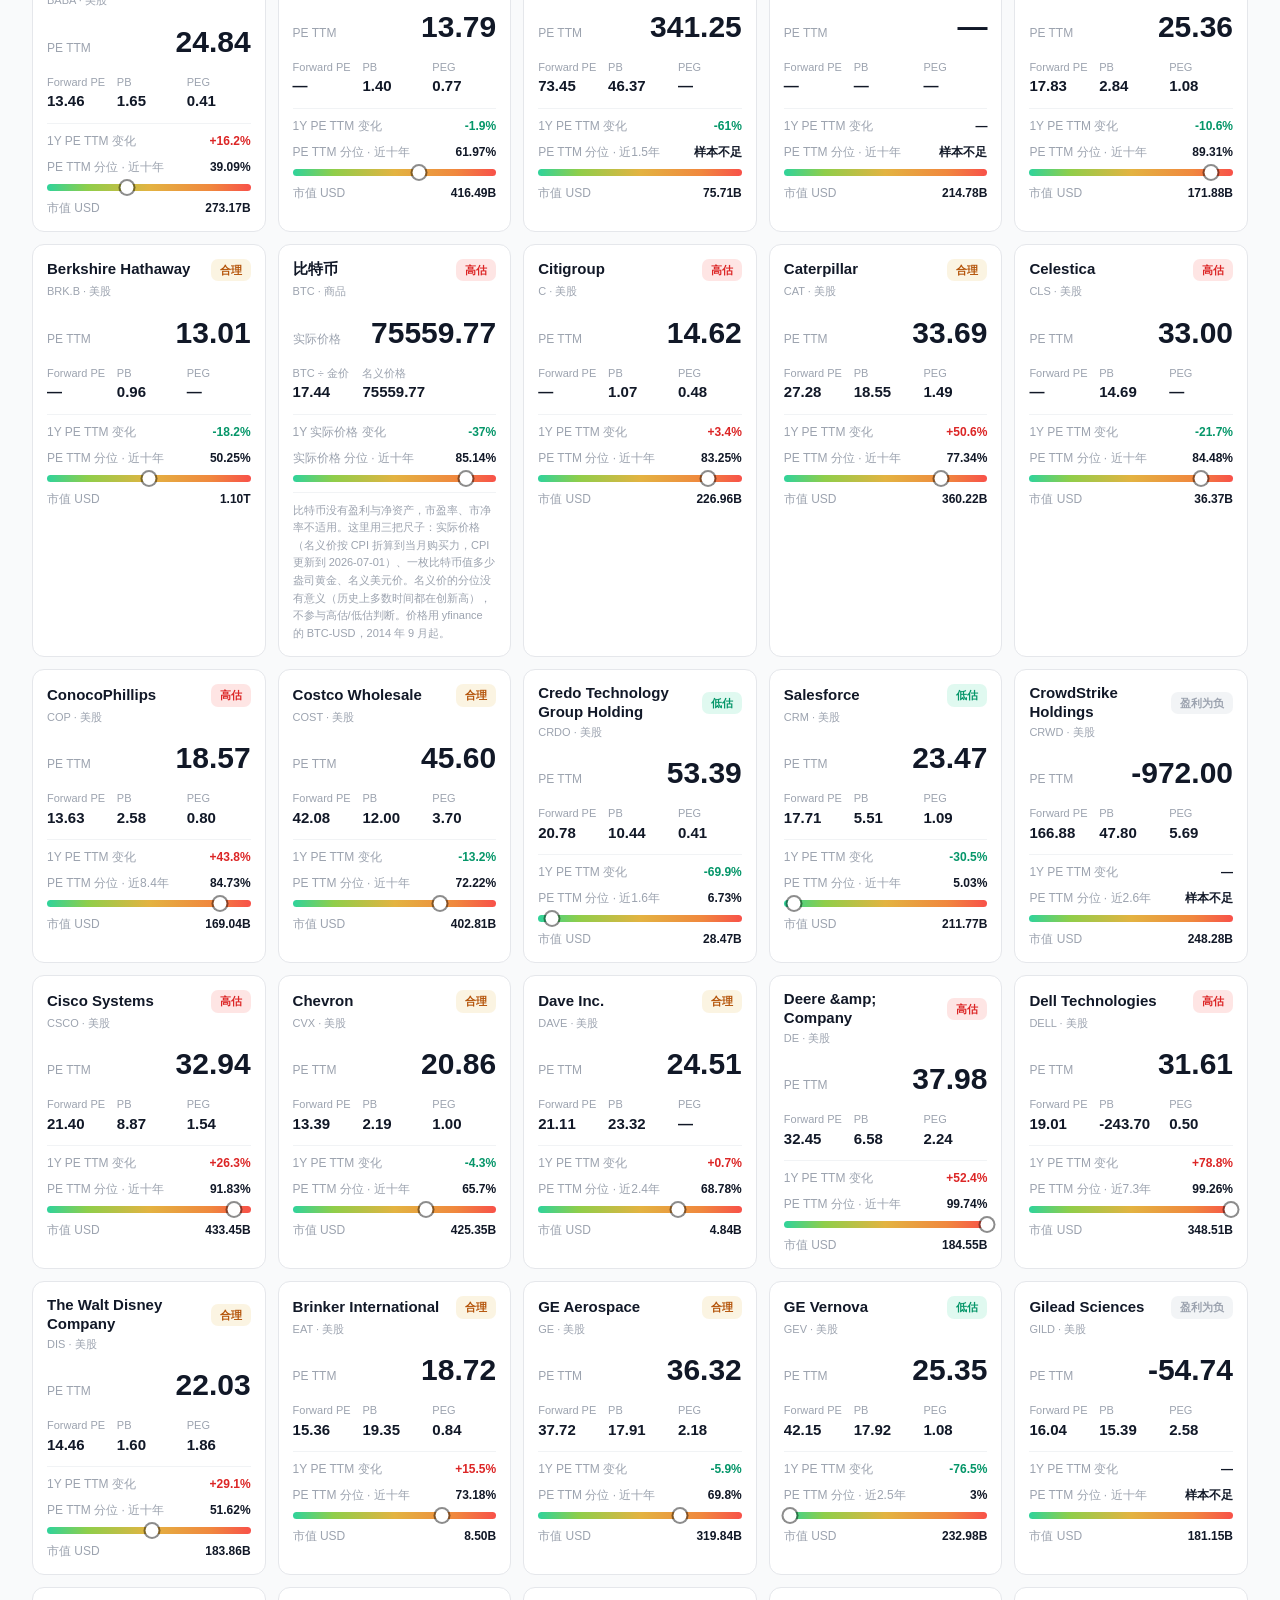
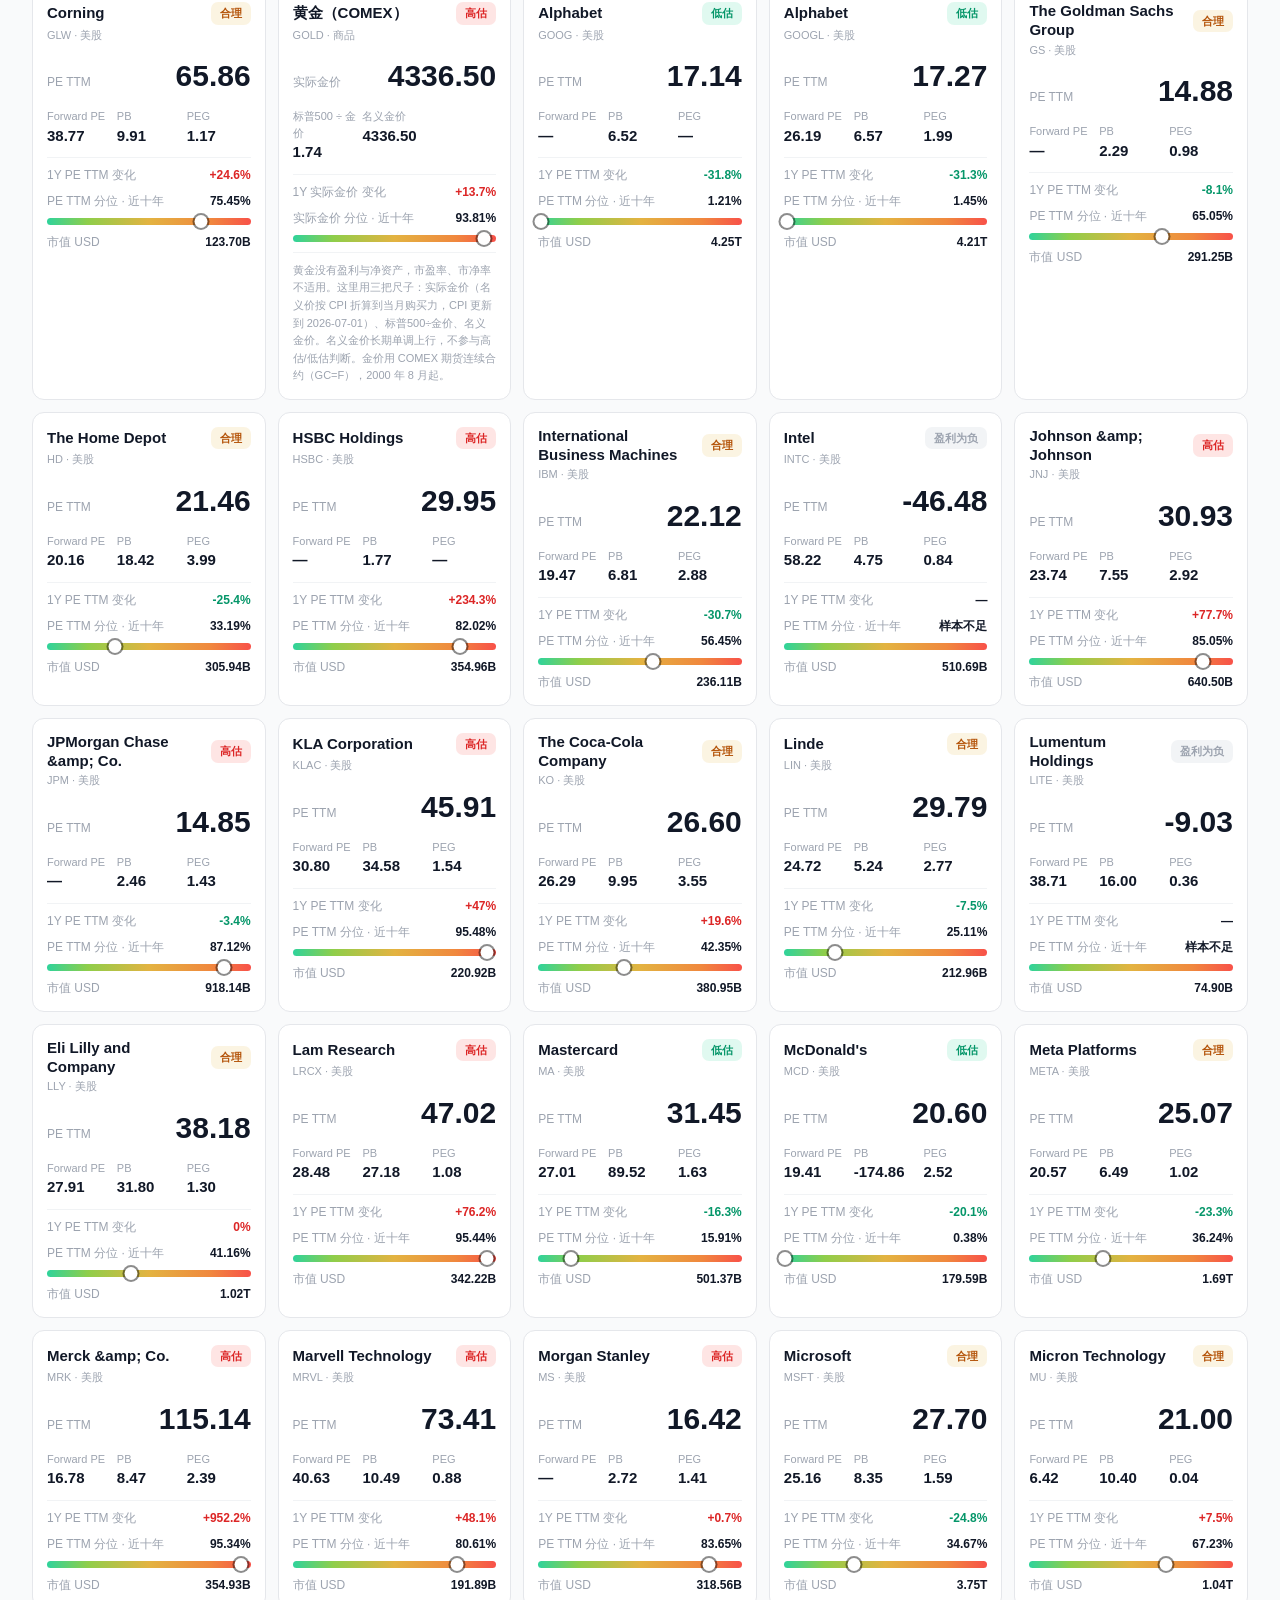
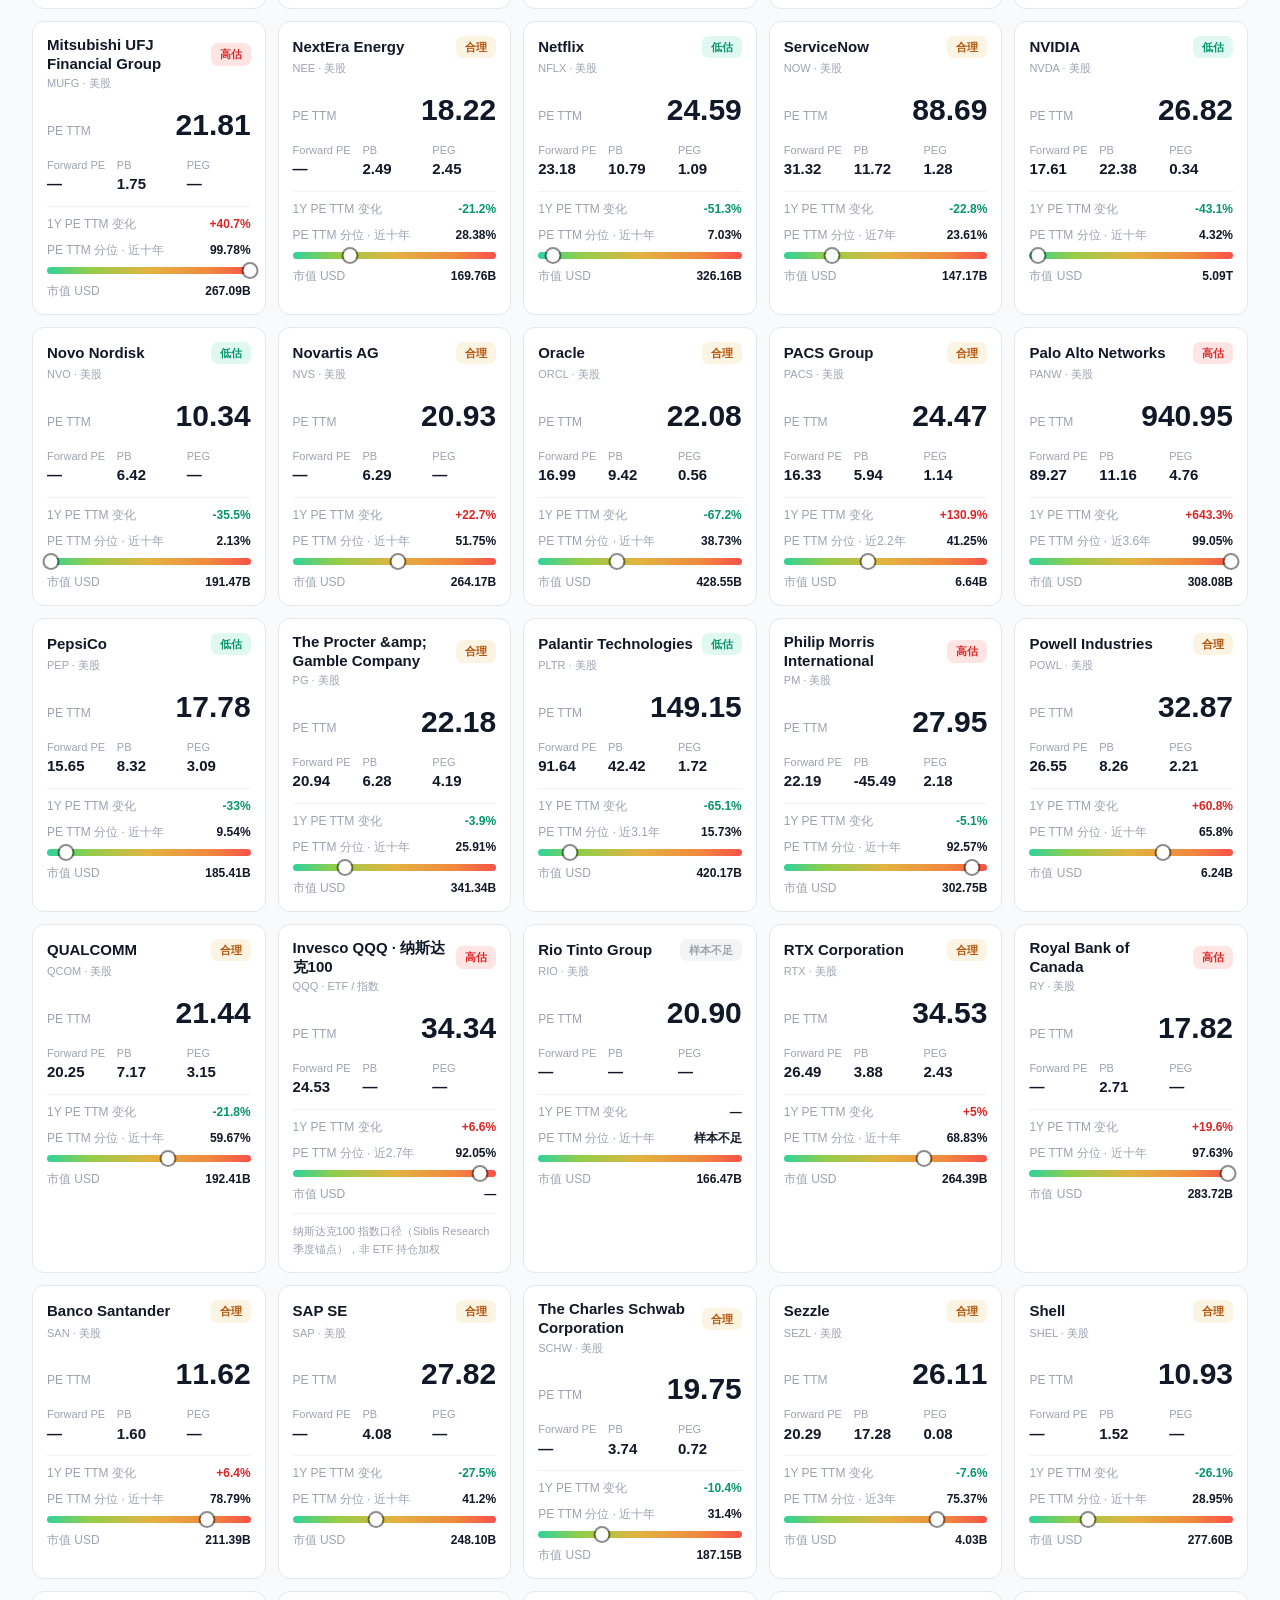
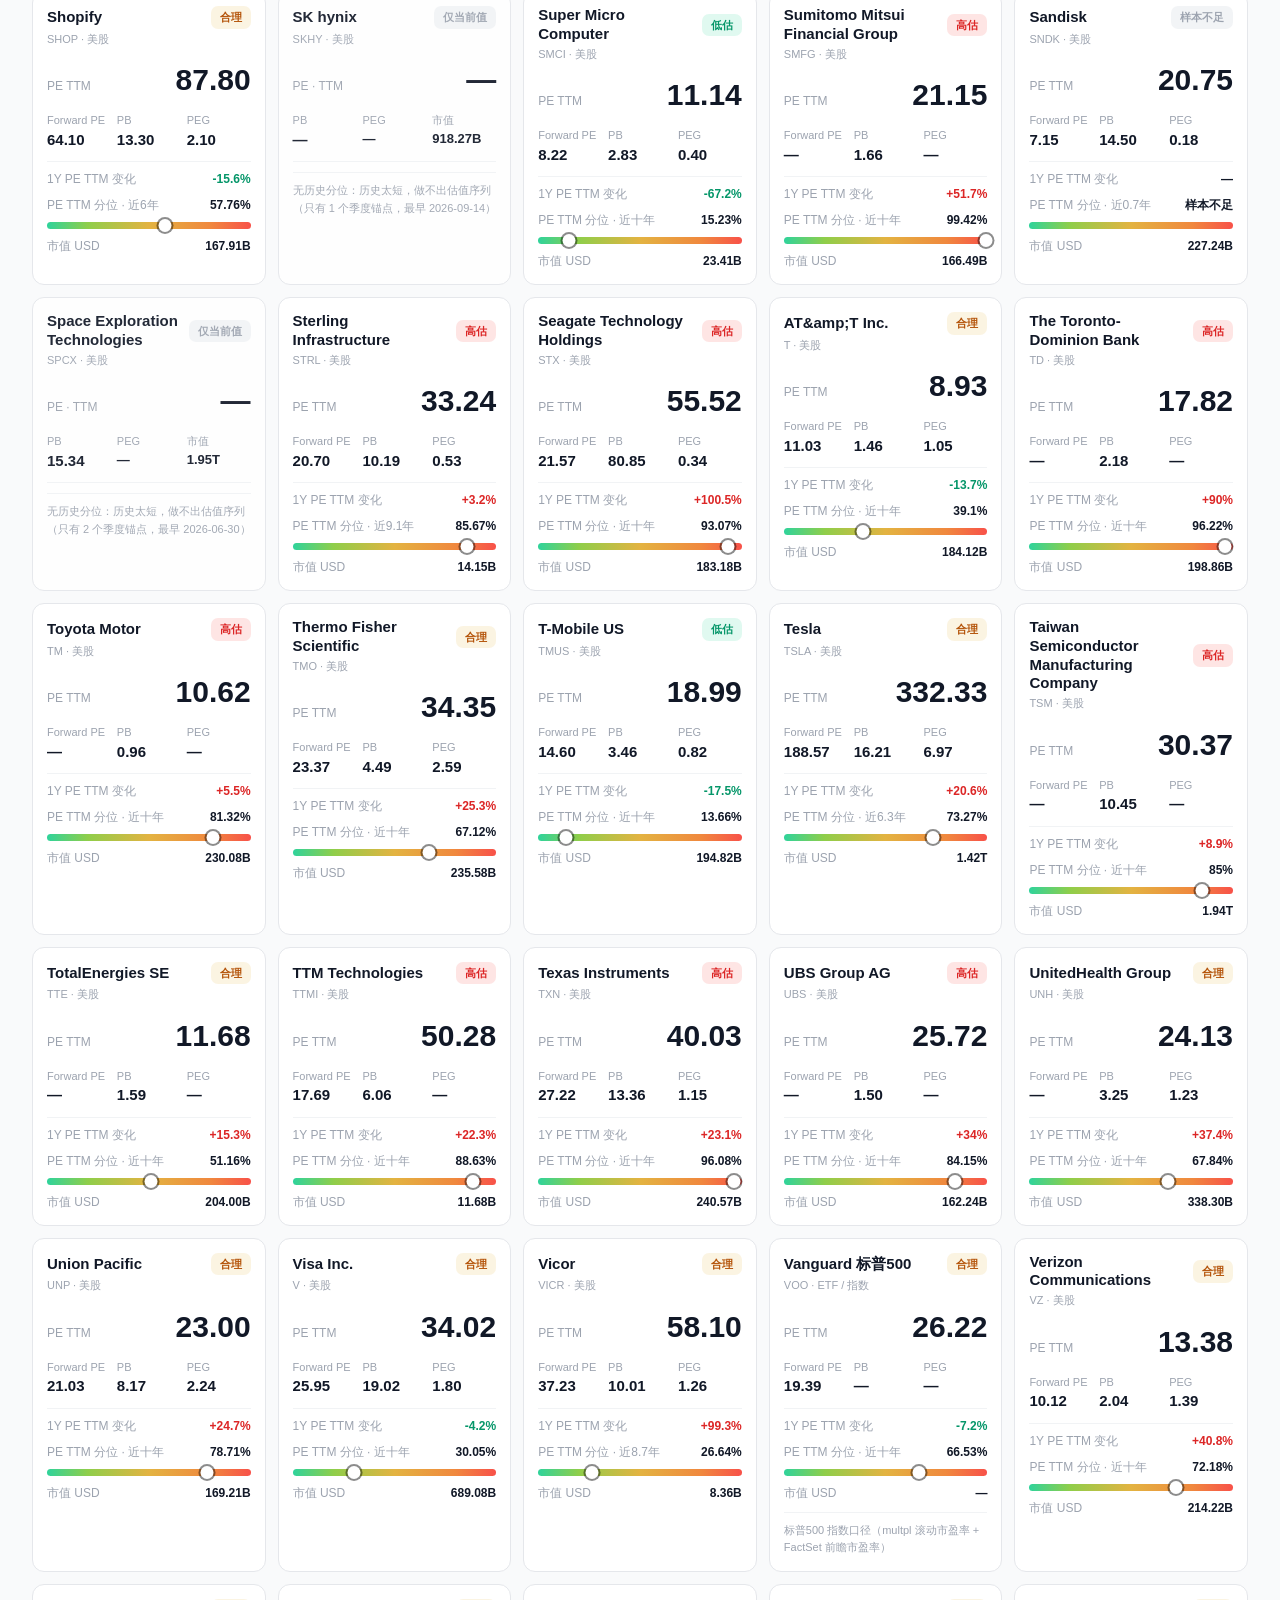
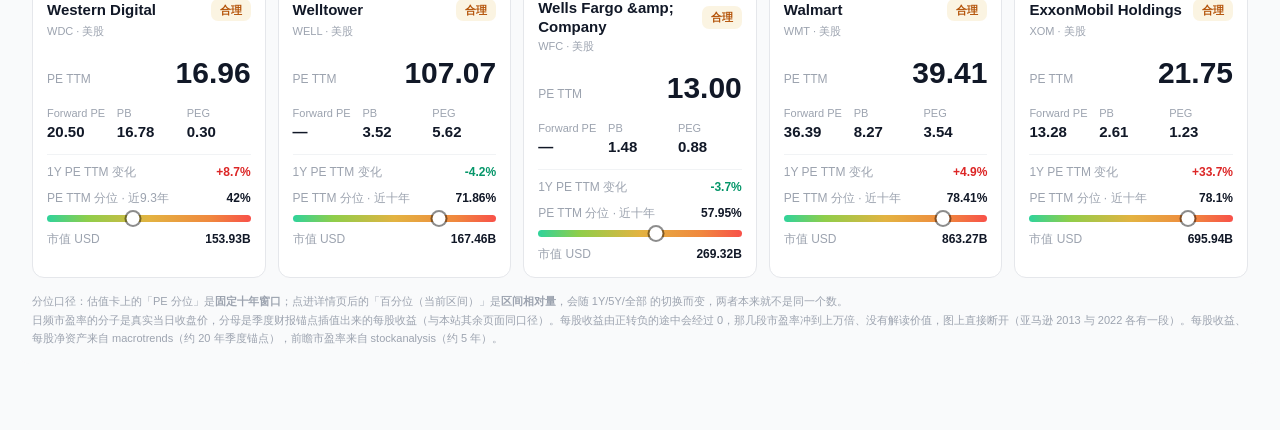
==== commit 7203b89d: "上线标注器与两个研究页；顶栏改为研究下拉菜单" ====
--- a/index.html
+++ b/index.html
@@ -1,5 +1,5 @@
 <!DOCTYPE html>
-<html lang="zh" data-public="1" data-build="202609180622">
+<html lang="zh" data-public="1" data-build="202609180731">
 <head>
 <meta charset="utf-8">
 <meta name="viewport" content="width=device-width, initial-scale=1">
@@ -430,8 +430,11 @@
 .sig .params select,.sig .params input{width:100%;padding:6px;border:1px solid var(--line);border-radius:7px;background:var(--panel);color:var(--ink)}
 .sig .params label span{white-space:nowrap}
 .metricgrid{display:grid;grid-template-columns:1fr 1fr;gap:2px 6px}
-.metricgrid label{display:flex;align-items:center;gap:4px;font-size:11.5px;cursor:pointer;white-space:nowrap}
-.metricgrid input{width:auto;flex:0 0 auto;margin:0}
+.metricgrid label{display:flex;align-items:center;gap:6px;font-size:11.5px;cursor:pointer;white-space:nowrap}
+/* 选择器要比上面的 .sig .params input{width:100%} 更具体，
+   否则复选框会被拉成整行宽，文字被挤到右边，看起来像勾在了左边那个标签上 */
+.sig .params .metricgrid input[type="checkbox"]{width:13px;height:13px;flex:0 0 auto;margin:0}
+.metricgrid label:hover{color:var(--brand-d)}
 .sig .desc{padding:0 10px 10px;font-size:12px;color:var(--ink2)}
 .sig .hit{padding:8px 10px;border-top:1px solid var(--line2);font-size:12px;display:flex;justify-content:space-between;gap:8px}
 .hit.fire{background:#ecfdf5;color:#065f46;font-weight:600}
@@ -459,7 +462,21 @@
 .warnbox{margin:0 14px 14px;padding:10px 12px;background:var(--warnbg);border:1px solid var(--warnline);border-radius:9px;
   font-size:12px;color:#78350f;line-height:1.6}
 </style>
-<style>.linkbtn{width:auto;padding:0 10px;text-decoration:none;display:inline-flex;align-items:center;font-size:12.5px}</style>
+<style>
+.linkbtn{width:auto;padding:0 10px;text-decoration:none;display:inline-flex;align-items:center;font-size:12.5px}
+/* 顶栏右侧的「研究」下拉。六个外链平铺已经把顶栏挤满了，收进菜单里，
+   以后再加研究页也不用动布局。 */
+.menu{position:relative}
+.menu > button::after{content:"▾";margin-left:5px;font-size:10px;opacity:.7}
+.menupop{position:absolute;right:0;top:calc(100% + 6px);z-index:60;min-width:216px;
+  background:var(--panel);border:1px solid var(--line);border-radius:10px;padding:5px;
+  box-shadow:0 8px 28px rgba(0,0,0,.18)}
+.menupop a{display:block;padding:8px 10px;border-radius:7px;text-decoration:none;
+  color:var(--ink);font-size:13px;line-height:1.35}
+.menupop a:hover{background:var(--hover)}
+.menupop a .sub{display:block;font-size:11px;color:var(--ink3);margin-top:1px}
+.menupop hr{border:0;border-top:1px solid var(--line2);margin:5px 4px}
+</style>
 </head>
 <body>
 
@@ -476,8 +493,17 @@
       <button id="tabSignal">低点信号</button>
     </div>
     <div class="spacer"></div>
-    <a class="langbtn linkbtn" href="entry/" data-t="entryLink" title="标普500 买点位置研究（155 年统计）">买点位置</a>
-    <a class="langbtn linkbtn" href="compound/" data-t="compLink" title="复利：收益率、本金、年限与 155 年的涨跌全貌">复利</a>
+    <div class="menu">
+      <button class="langbtn" id="researchBtn" data-t="researchBtn">研究</button>
+      <div class="menupop" id="researchPop" hidden>
+        <a href="patterns/"><span data-t="patternsLink">日历规律存活名单</span><span class="sub" data-t="patternsSub">六方向 550+ 次检验：哪些季节性还活着</span></a>
+        <a href="midterm/"><span data-t="midtermLink">中期选举年的十月低点</span><span class="sub" data-t="midtermSub">选举周期与十月低点的统计检验</span></a>
+        <a href="entry/"><span data-t="entryLink">买点位置</span><span class="sub" data-t="entrySub">155 年统计下的买入点位分布</span></a>
+        <a href="compound/"><span data-t="compLink">复利</span><span class="sub" data-t="compSub">收益率、本金、年限与 155 年涨跌全貌</span></a>
+        <hr>
+        <a href="marker/"><span data-t="markerLink">标注器</span><span class="sub" data-t="markerSub">在走势图上框选标注低点与高点</span></a>
+      </div>
+    </div>
     <button class="langbtn" id="theme" title="切换亮 / 暗">🌙</button>
     <button class="langbtn" id="lang">EN</button>
   </div>
@@ -805,12 +831,30 @@
 <!-- viewer_data.js（2.8 MB）与 viewer.js 不在这里加载：
      它们是「低点信号」页签才用得上的，点到那个页签时由 valuation.js 动态插入。
      首屏只需要 11 KB 的估值索引，这样页面几乎是秒开的。 -->
-<script src="valuation_index.js?v=202609180622"></script>
-<script src="plot.js?v=202609180622"></script>
+<script src="valuation_index.js?v=202609180731"></script>
+<script src="plot.js?v=202609180731"></script>
 <!-- backtest_ui.js 要排在 valuation.js 前面：后者末尾会按地址栏里的 # 直接布置画面，
      那时如果回测页的入口函数还没定义，打开 #backtest 会是一片空白 -->
-<script src="backtest_ui.js?v=202609180622"></script>
-<script src="valuation.js?v=202609180622"></script>
-
+<script src="backtest_ui.js?v=202609180731"></script>
+<script src="valuation.js?v=202609180731"></script>
+
+<script>
+/* 「研究」下拉：点按钮开合，点别处或按 Esc 关掉。 */
+(function () {
+  var btn = document.getElementById("researchBtn"),
+      pop = document.getElementById("researchPop");
+  if (!btn || !pop) return;
+  btn.addEventListener("click", function (e) {
+    e.stopPropagation();
+    pop.hidden = !pop.hidden;
+  });
+  document.addEventListener("click", function (e) {
+    if (!pop.hidden && !pop.contains(e.target)) pop.hidden = true;
+  });
+  document.addEventListener("keydown", function (e) {
+    if (e.key === "Escape") pop.hidden = true;
+  });
+})();
+</script>
 </body>
 </html>
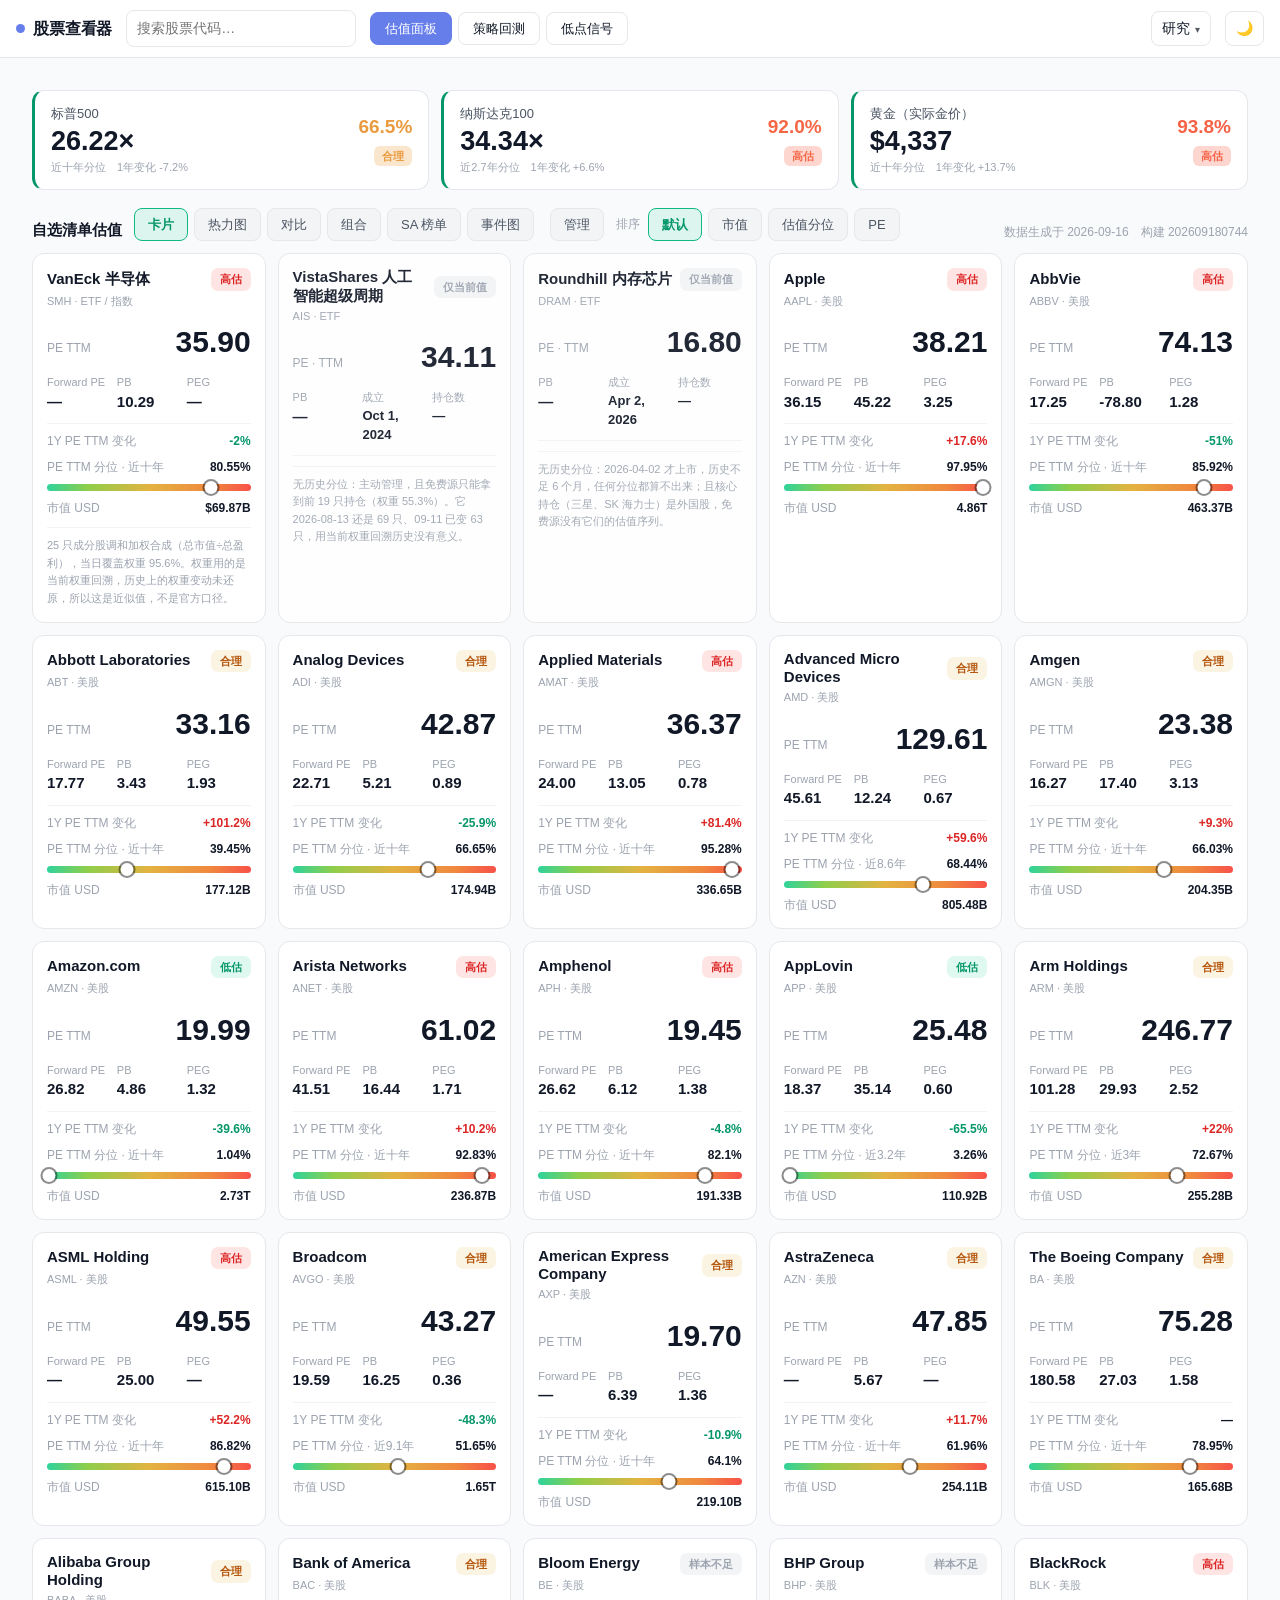
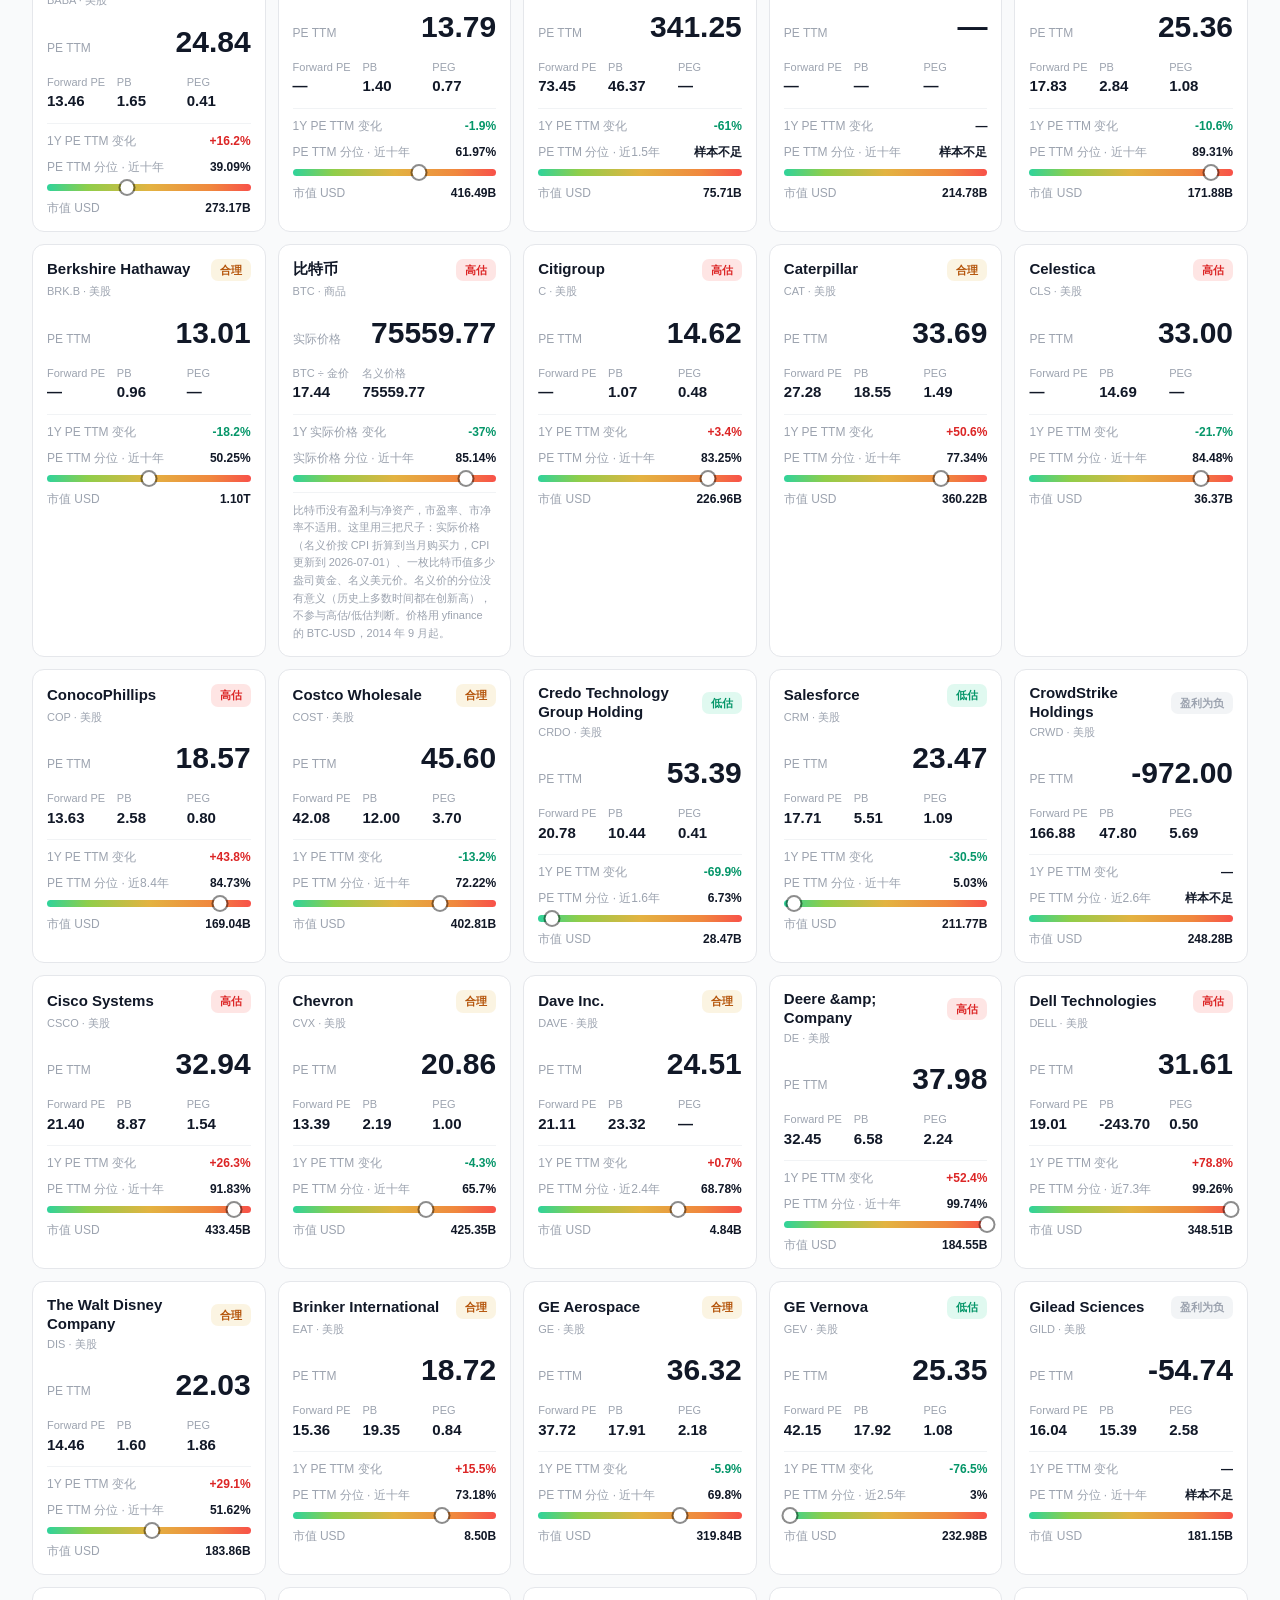
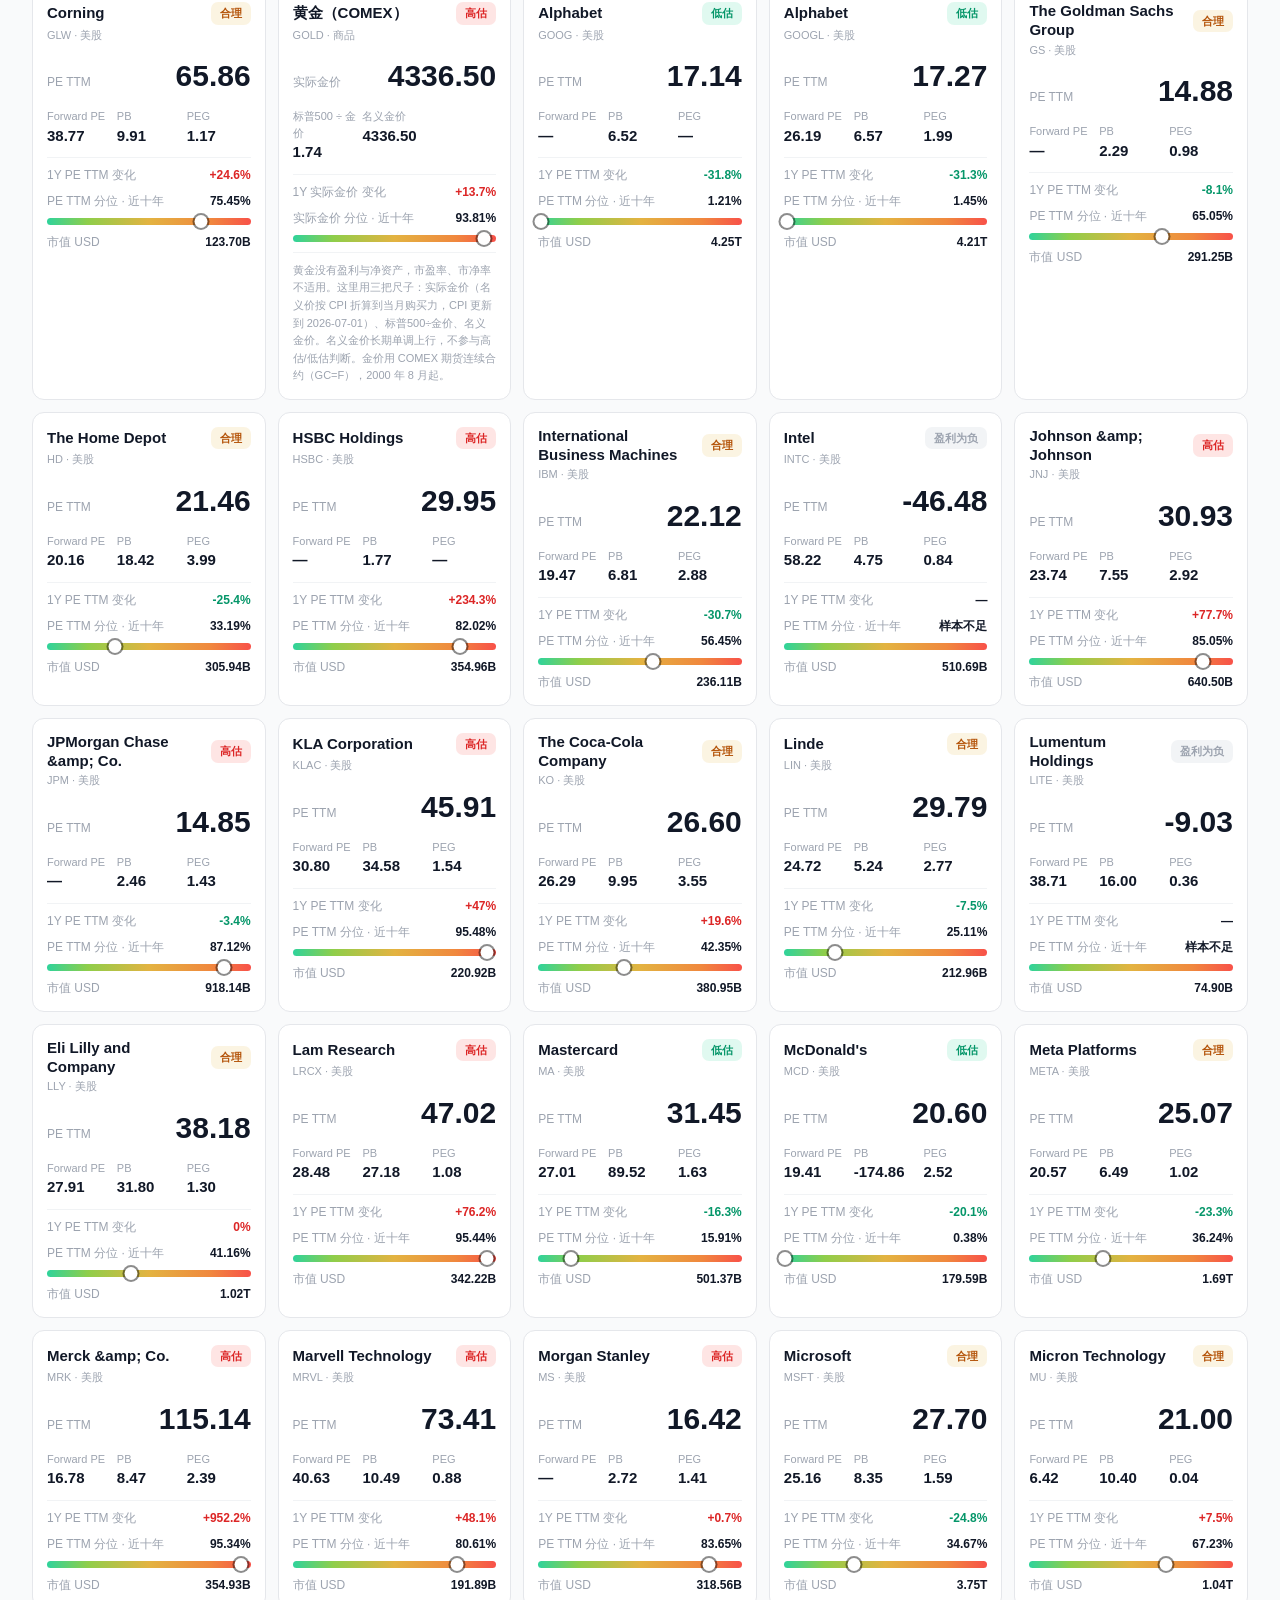
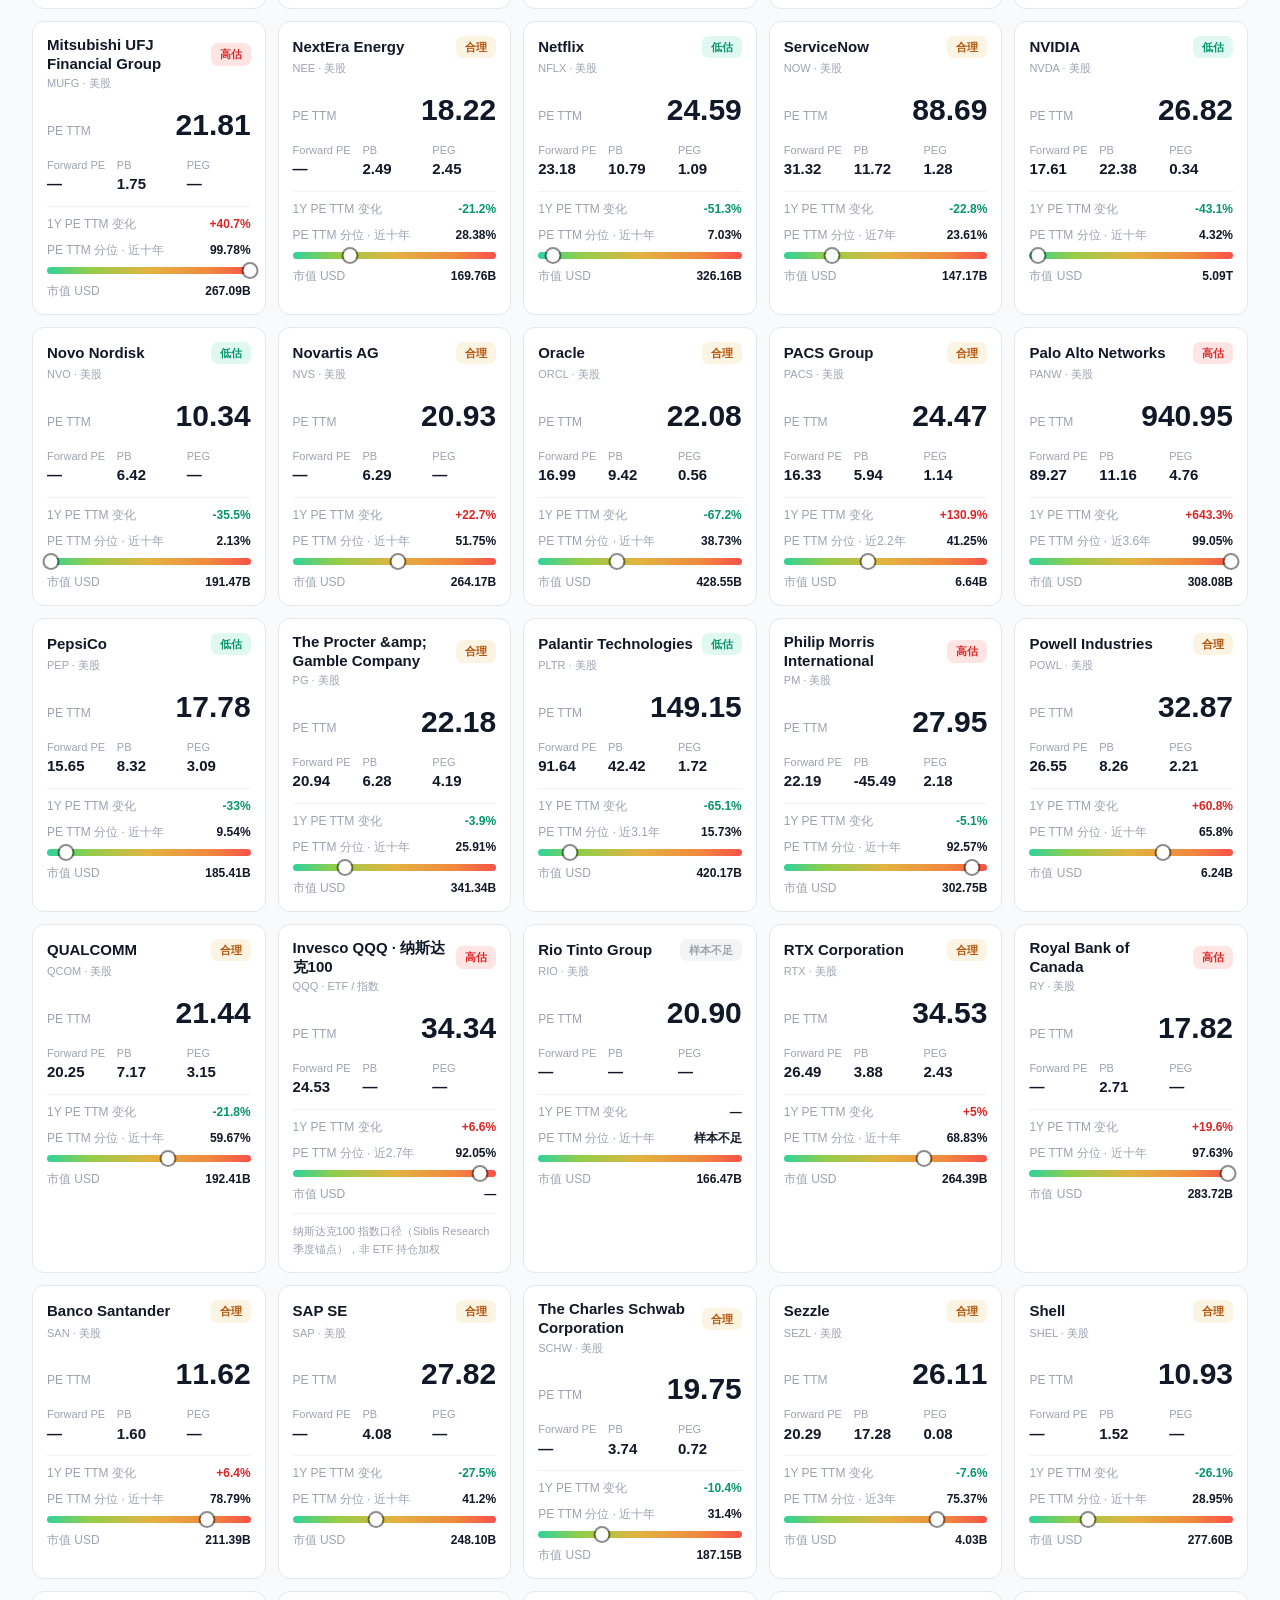
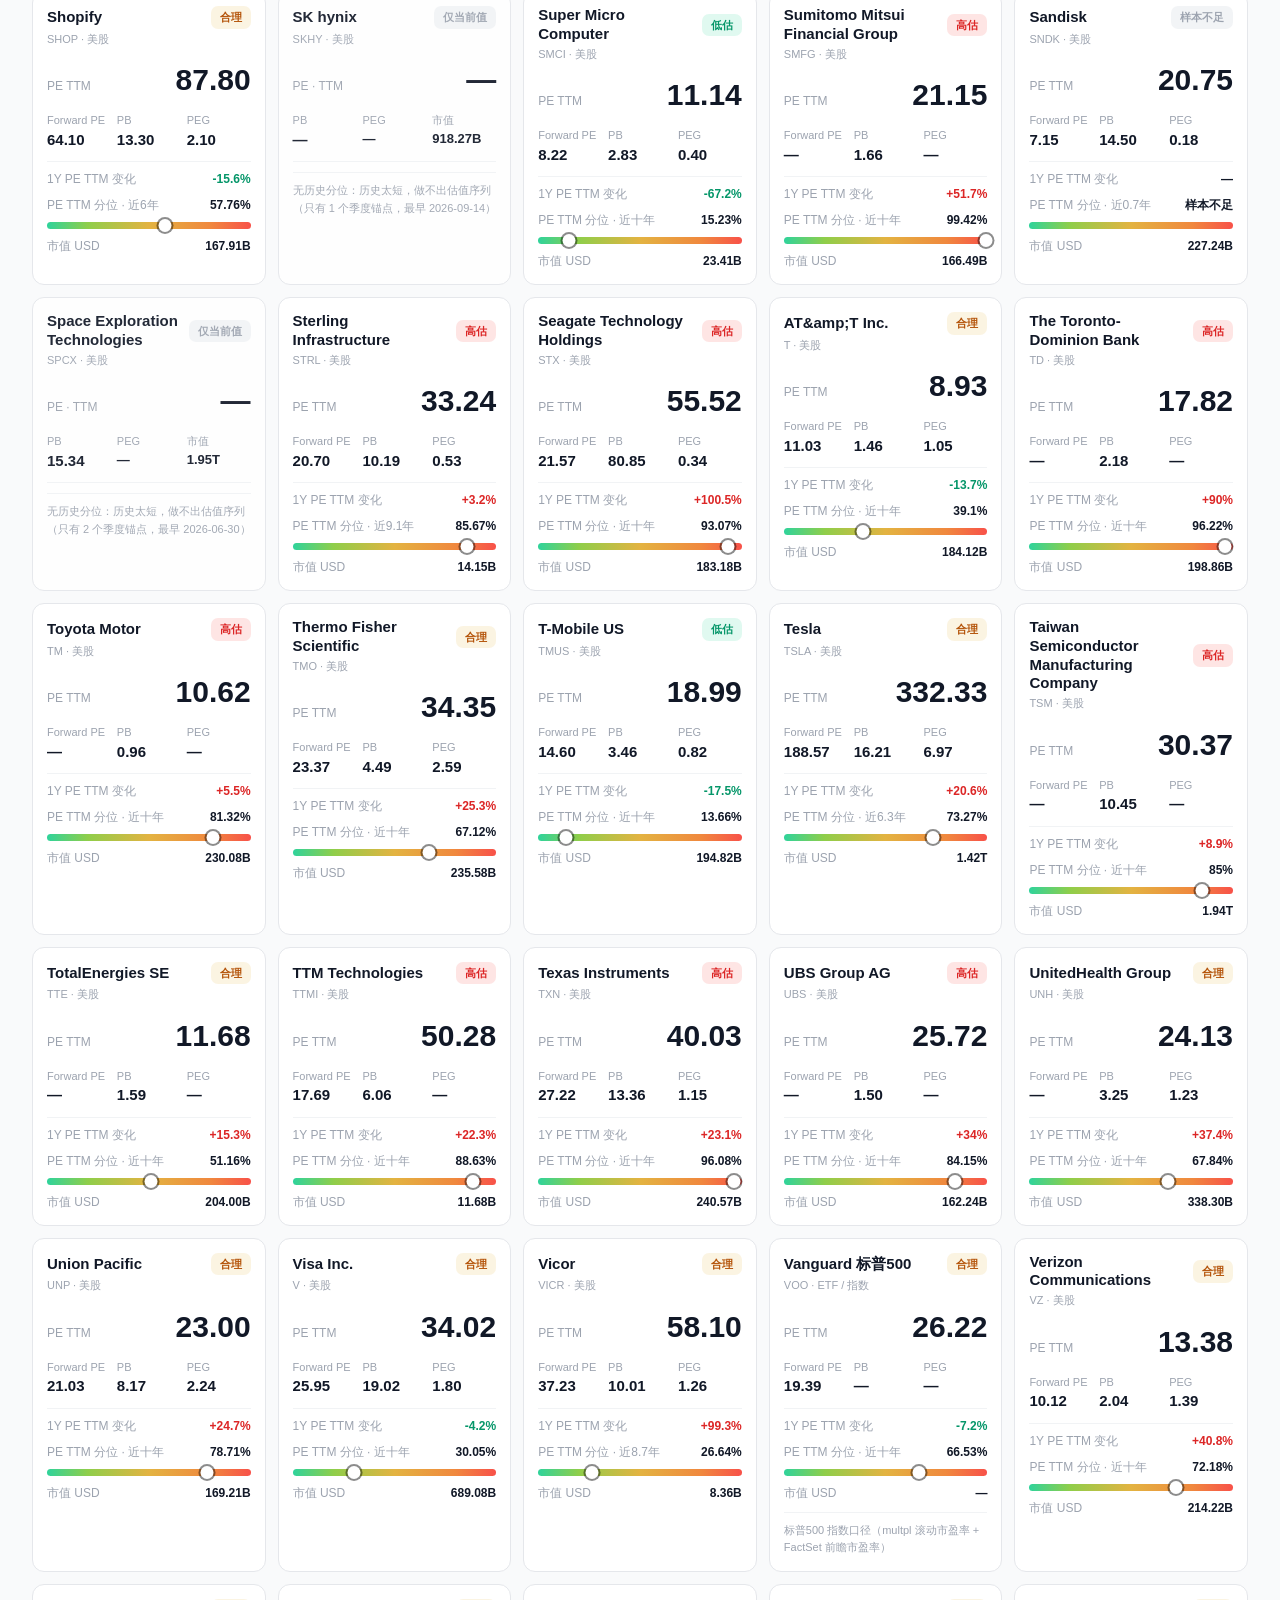
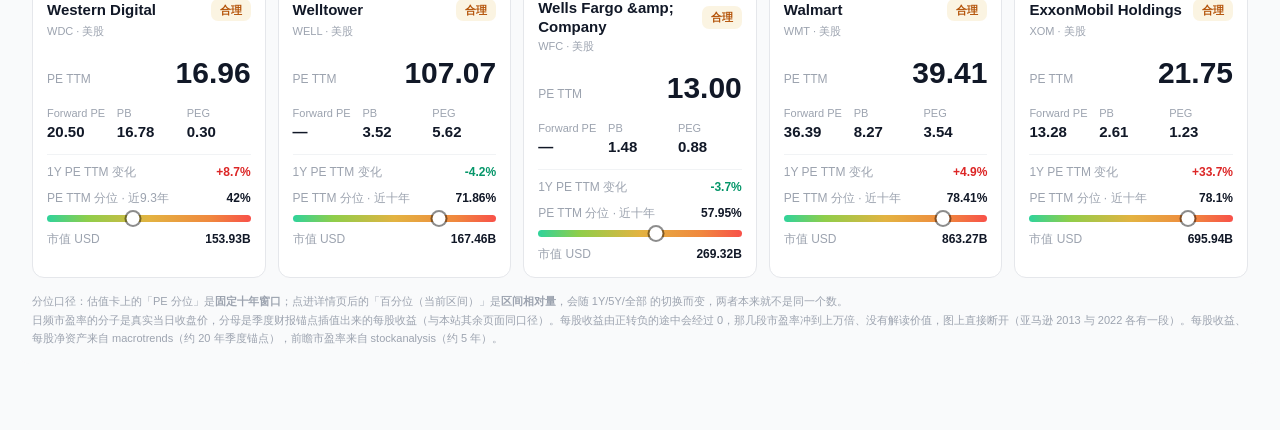
==== commit 0755d467: "删除顶栏 EN 按钮（首屏失效，见 D-228）；页面语言固定中文" ====
--- a/index.html
+++ b/index.html
@@ -1,5 +1,5 @@
 <!DOCTYPE html>
-<html lang="zh" data-public="1" data-build="202609180731">
+<html lang="zh" data-public="1" data-build="202609180744">
 <head>
 <meta charset="utf-8">
 <meta name="viewport" content="width=device-width, initial-scale=1">
@@ -505,7 +505,6 @@
       </div>
     </div>
     <button class="langbtn" id="theme" title="切换亮 / 暗">🌙</button>
-    <button class="langbtn" id="lang">EN</button>
   </div>
 </header>
 
@@ -831,12 +830,12 @@
 <!-- viewer_data.js（2.8 MB）与 viewer.js 不在这里加载：
      它们是「低点信号」页签才用得上的，点到那个页签时由 valuation.js 动态插入。
      首屏只需要 11 KB 的估值索引，这样页面几乎是秒开的。 -->
-<script src="valuation_index.js?v=202609180731"></script>
-<script src="plot.js?v=202609180731"></script>
+<script src="valuation_index.js?v=202609180744"></script>
+<script src="plot.js?v=202609180744"></script>
 <!-- backtest_ui.js 要排在 valuation.js 前面：后者末尾会按地址栏里的 # 直接布置画面，
      那时如果回测页的入口函数还没定义，打开 #backtest 会是一片空白 -->
-<script src="backtest_ui.js?v=202609180731"></script>
-<script src="valuation.js?v=202609180731"></script>
+<script src="backtest_ui.js?v=202609180744"></script>
+<script src="valuation.js?v=202609180744"></script>
 
 <script>
 /* 「研究」下拉：点按钮开合，点别处或按 Esc 关掉。 */
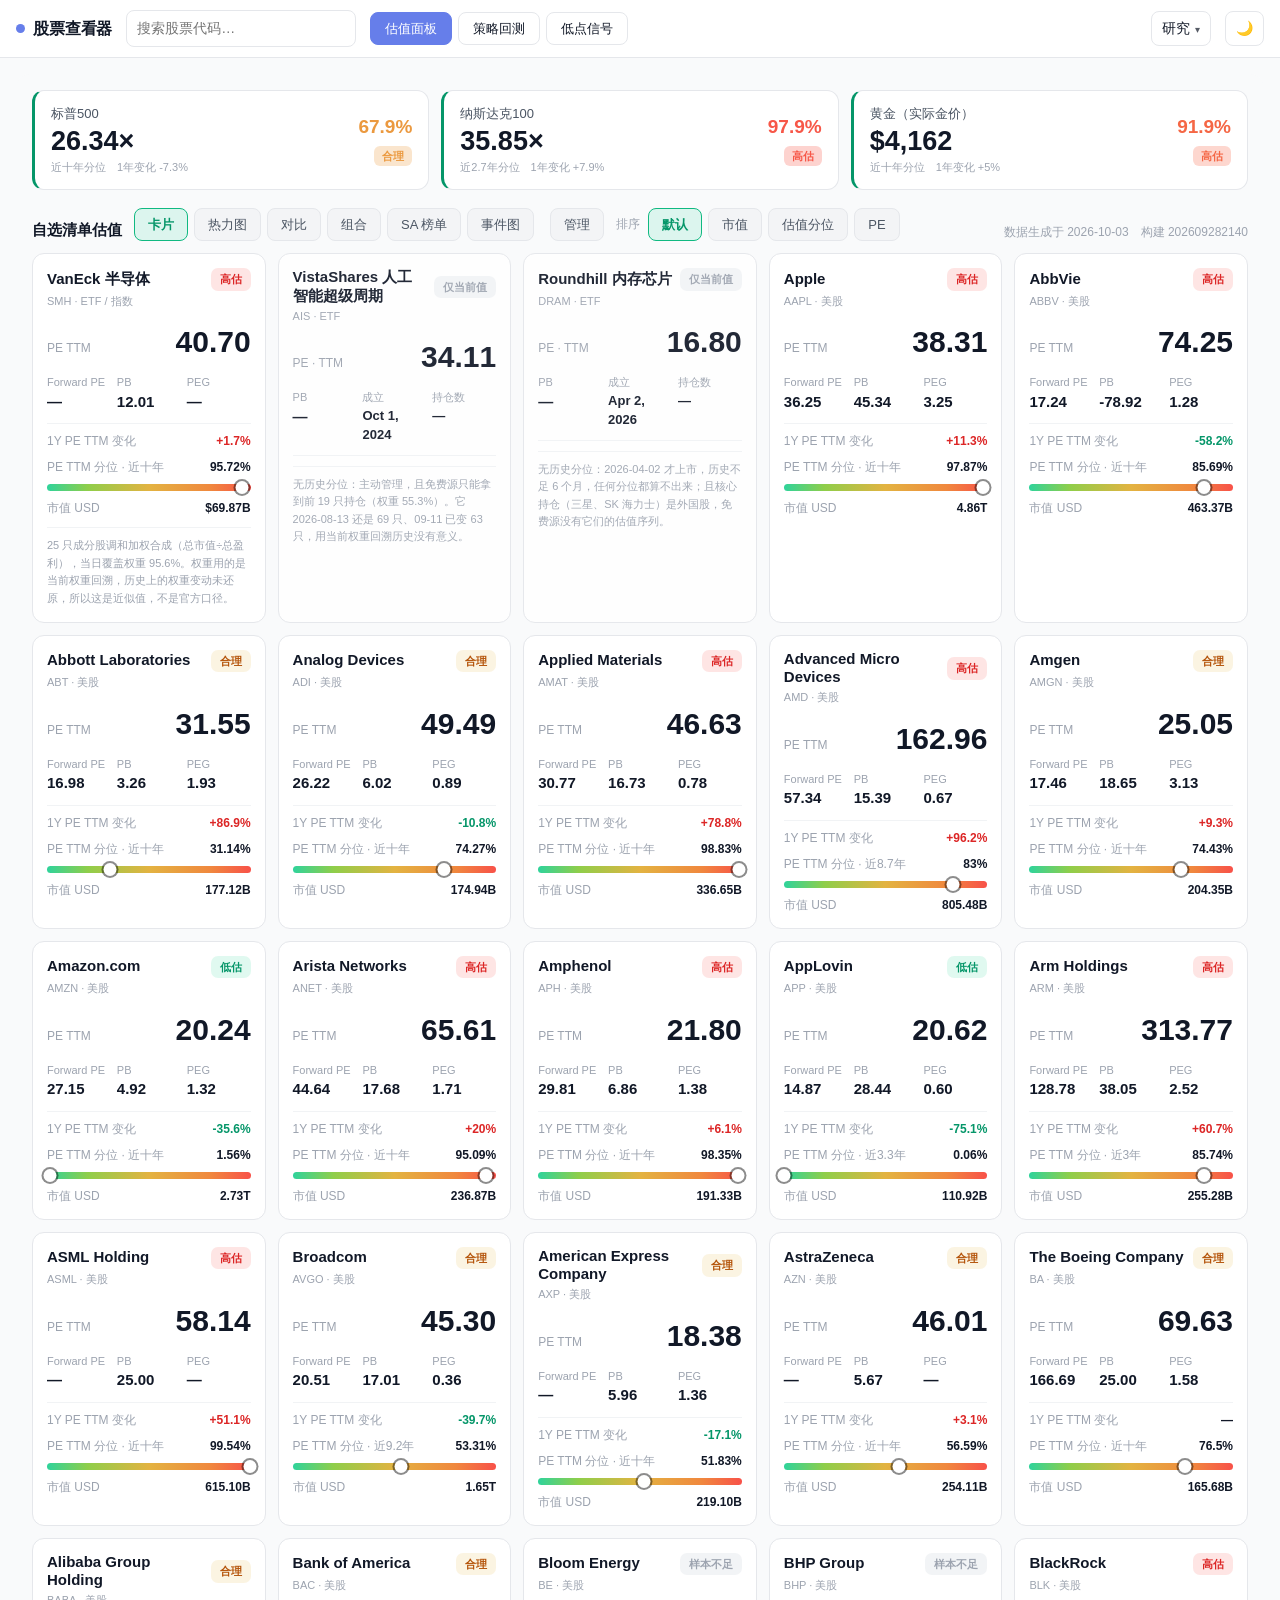
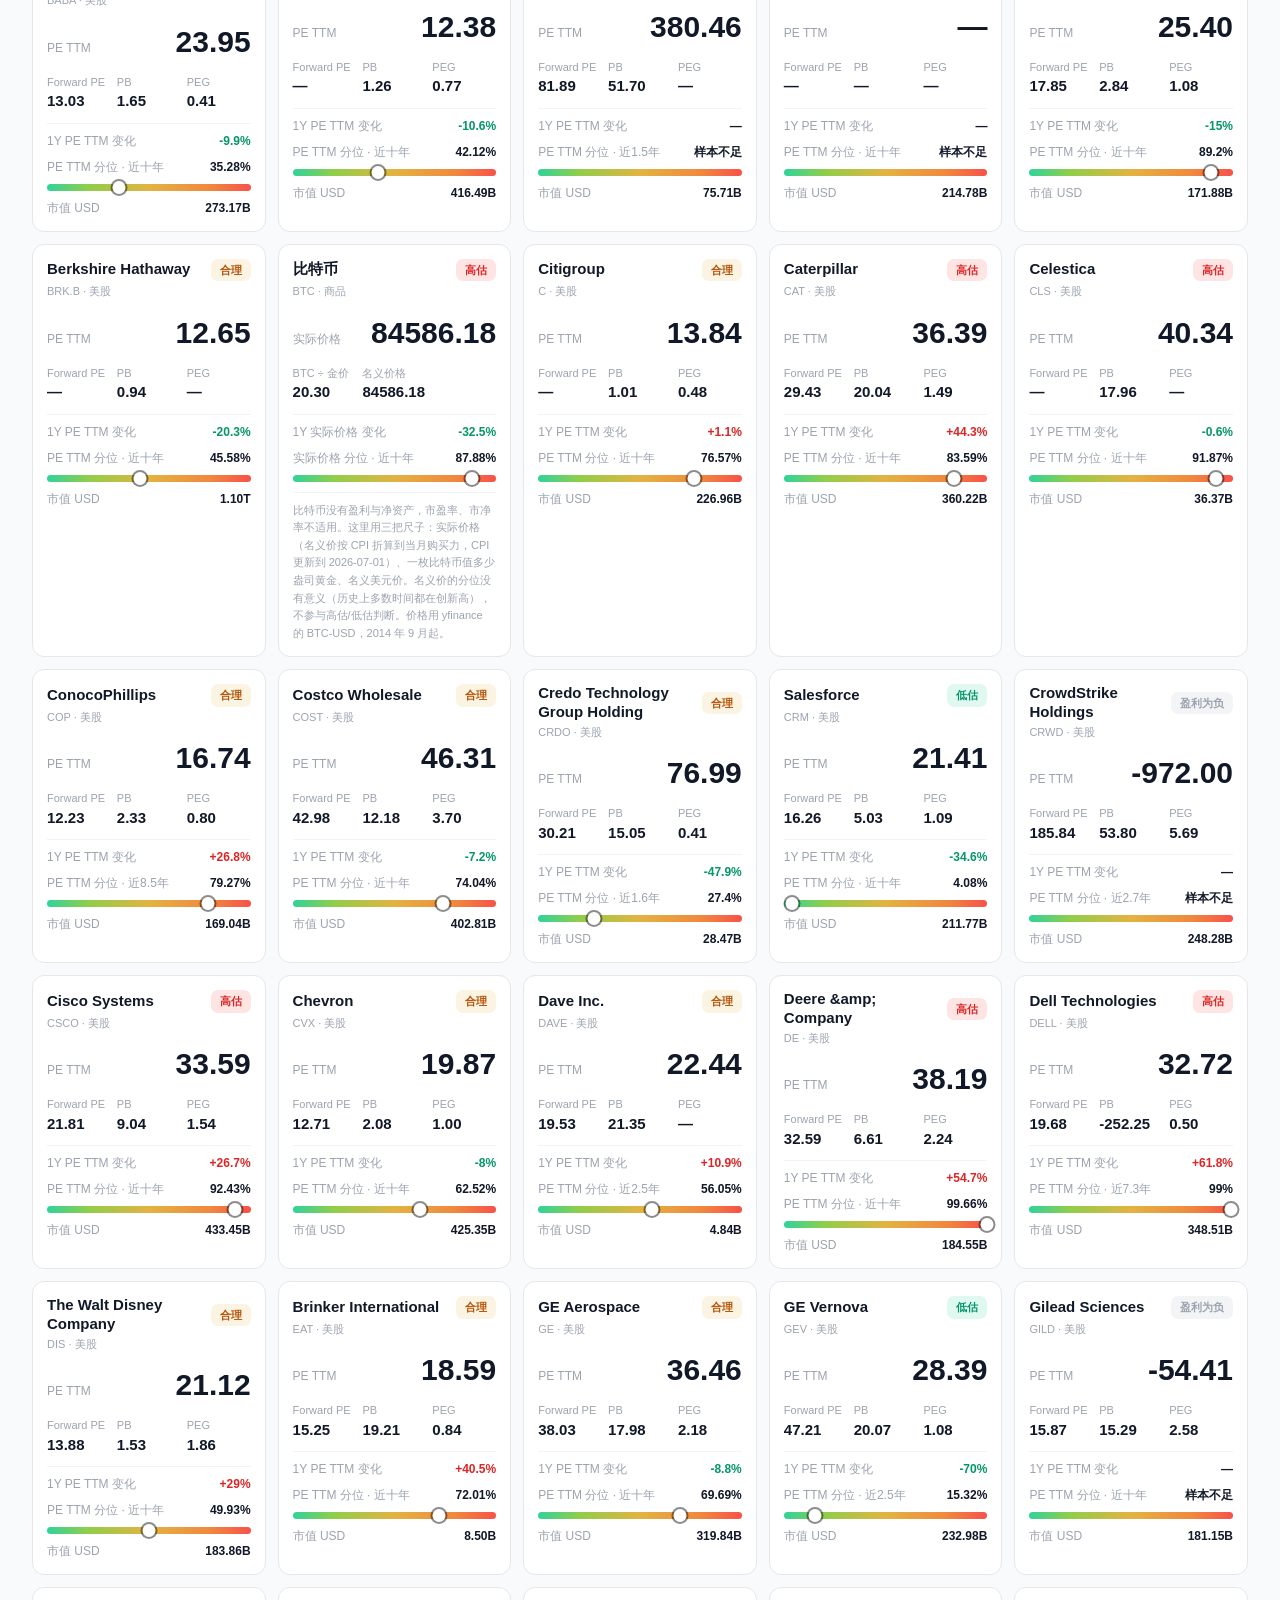
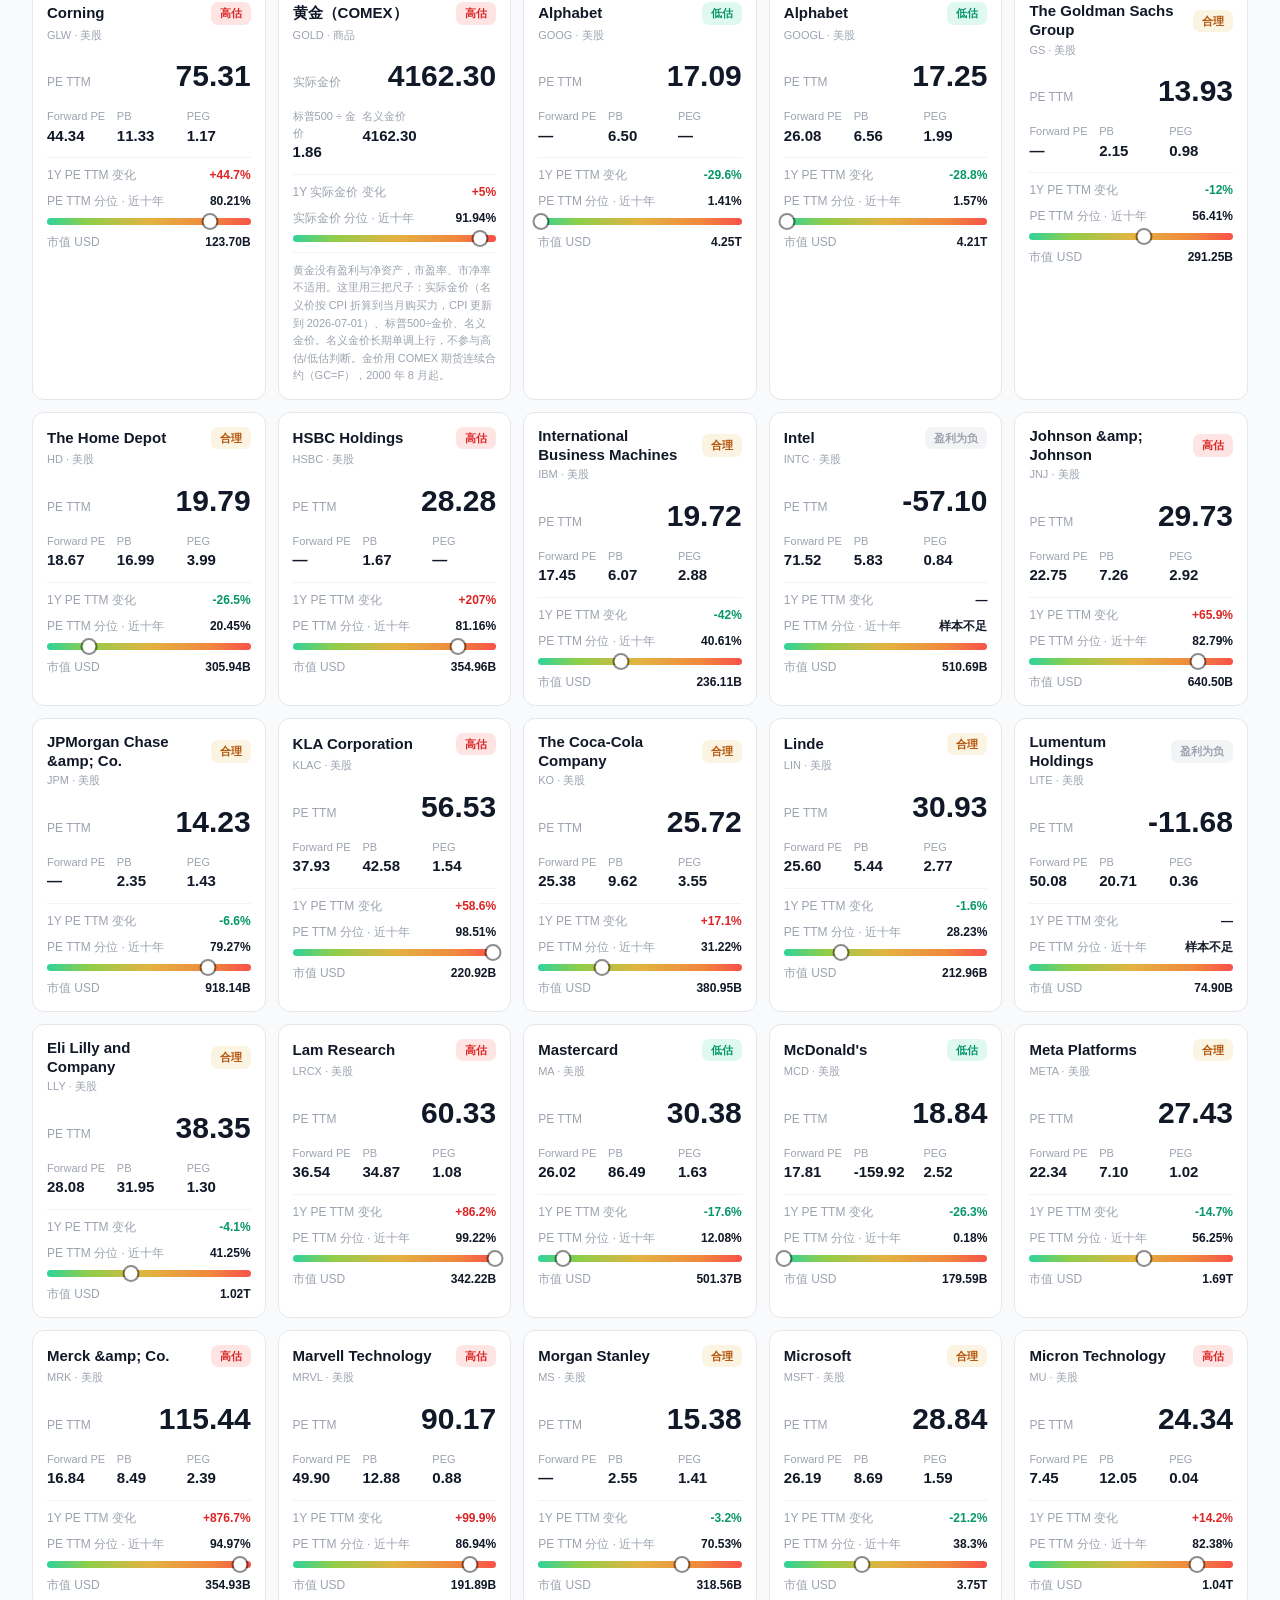
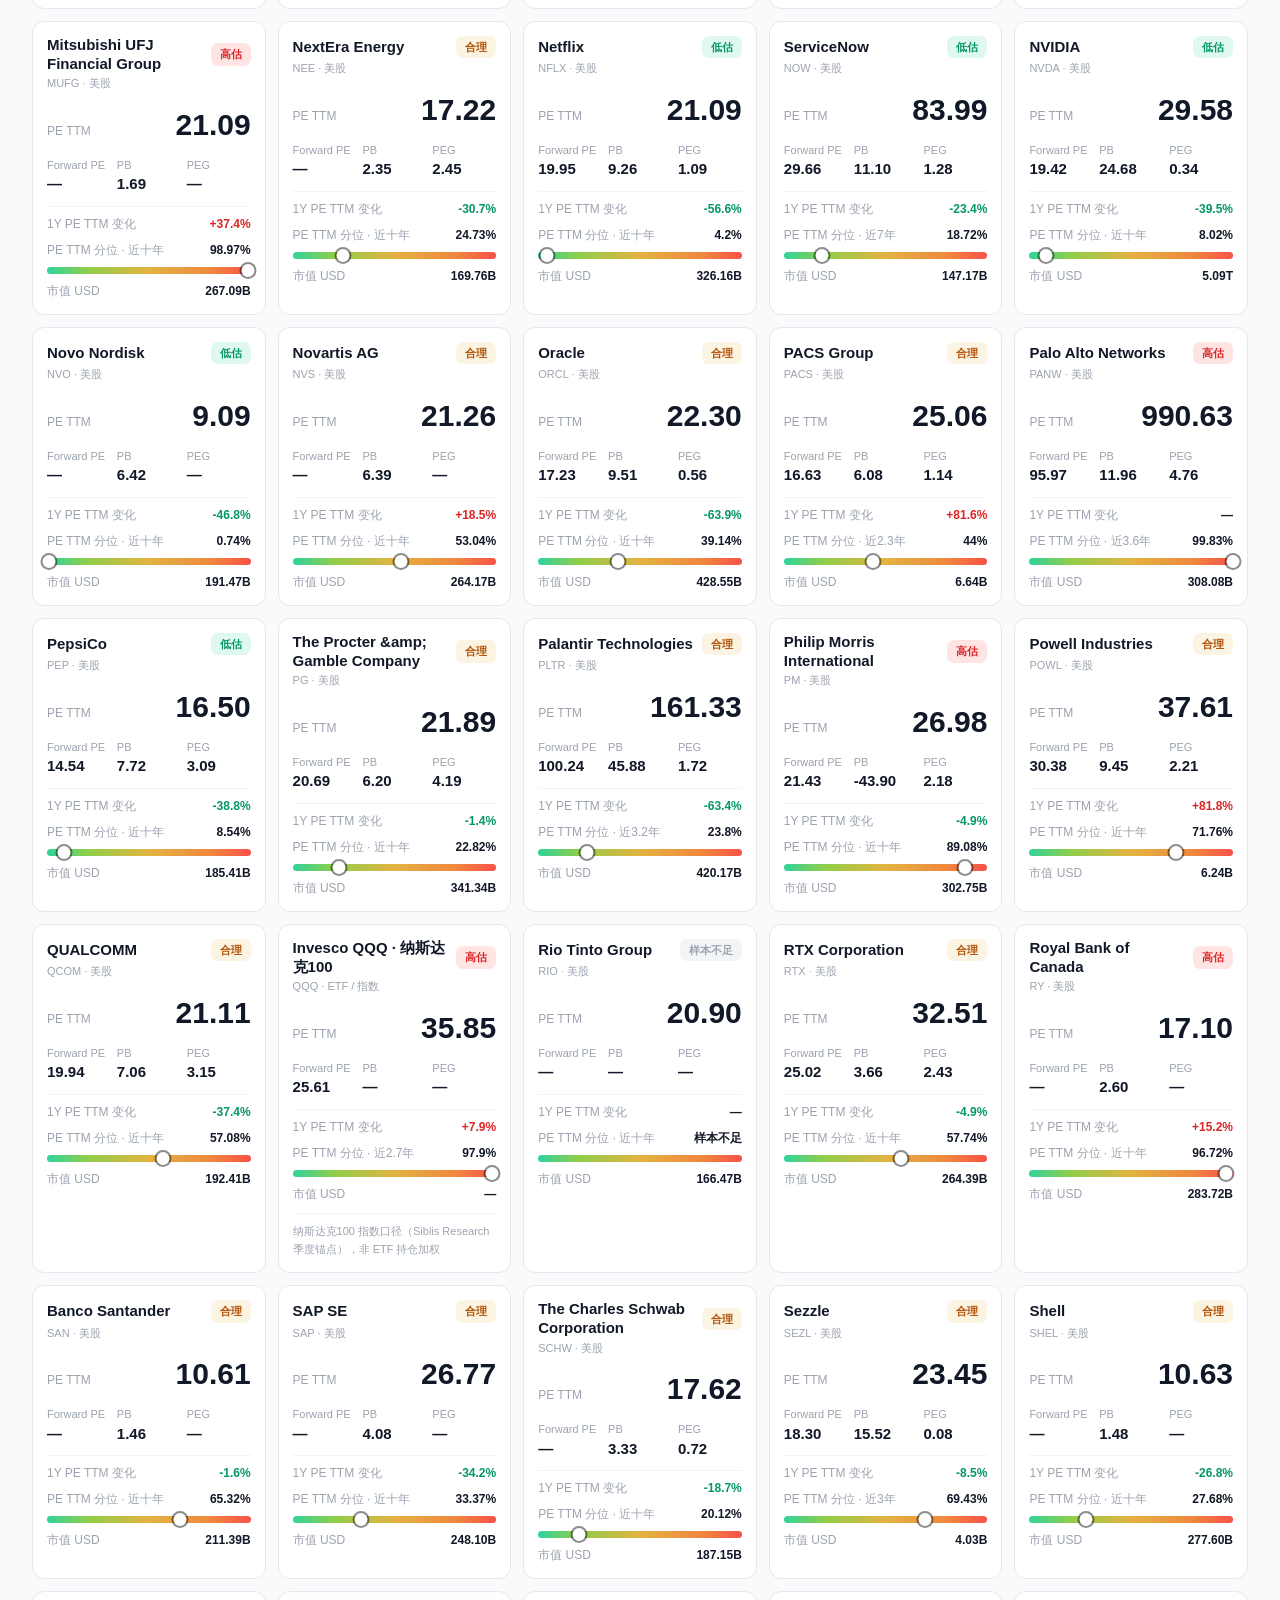
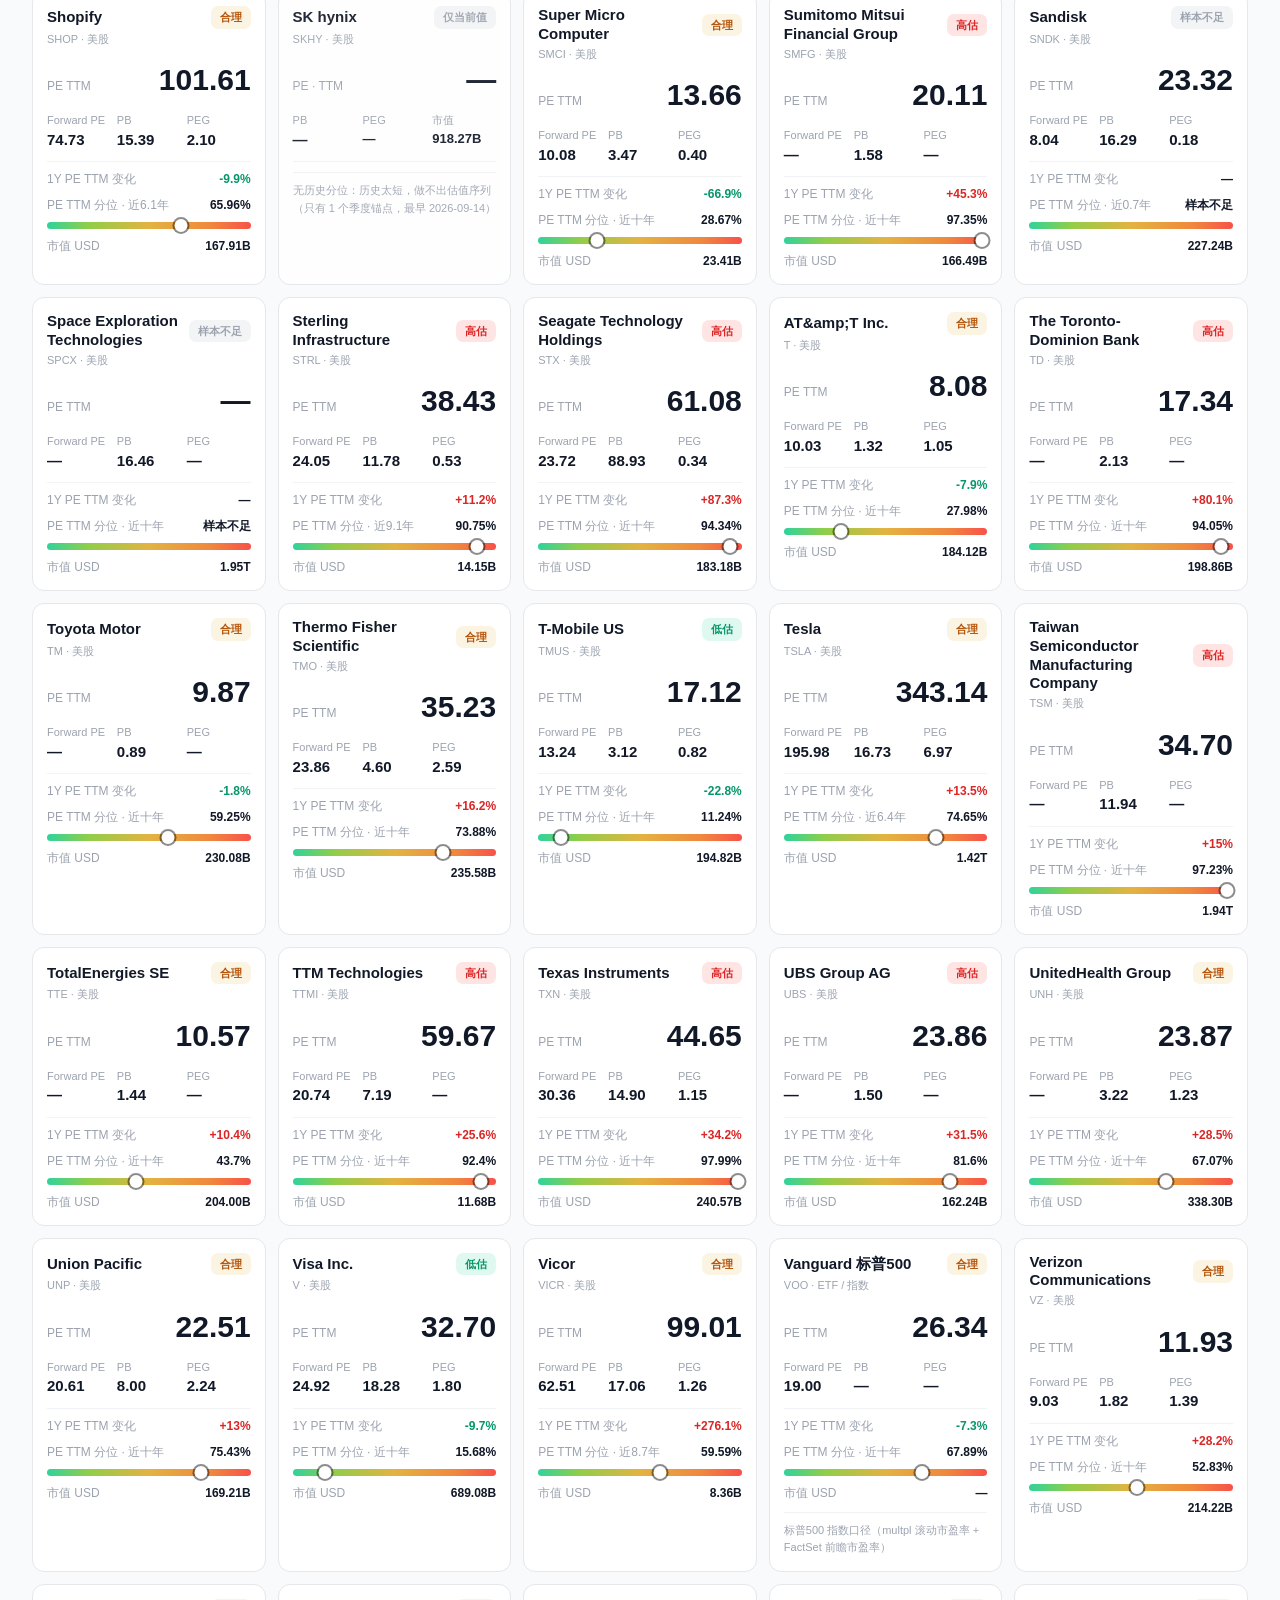
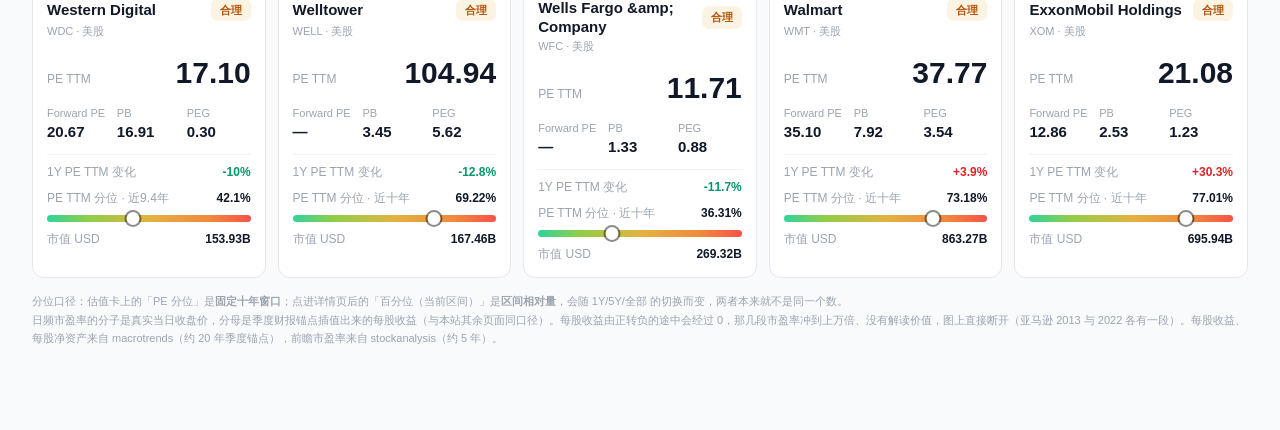
==== commit 8074acbf: "自动更新估值数据 2026-10-03" ====
--- a/index.html
+++ b/index.html
@@ -1,5 +1,5 @@
 <!DOCTYPE html>
-<html lang="zh" data-public="1" data-build="202609180744">
+<html lang="zh" data-public="1" data-build="202609282140">
 <head>
 <meta charset="utf-8">
 <meta name="viewport" content="width=device-width, initial-scale=1">
@@ -496,6 +496,7 @@
     <div class="menu">
       <button class="langbtn" id="researchBtn" data-t="researchBtn">研究</button>
       <div class="menupop" id="researchPop" hidden>
+        <a href="breadth/"><span data-t="breadthLink">市场宽度</span><span class="sub" data-t="breadthSub">标普500 与纳指100 成分股的参与度</span></a>
         <a href="patterns/"><span data-t="patternsLink">日历规律存活名单</span><span class="sub" data-t="patternsSub">六方向 550+ 次检验：哪些季节性还活着</span></a>
         <a href="midterm/"><span data-t="midtermLink">中期选举年的十月低点</span><span class="sub" data-t="midtermSub">选举周期与十月低点的统计检验</span></a>
         <a href="entry/"><span data-t="entryLink">买点位置</span><span class="sub" data-t="entrySub">155 年统计下的买入点位分布</span></a>
@@ -830,12 +831,12 @@
 <!-- viewer_data.js（2.8 MB）与 viewer.js 不在这里加载：
      它们是「低点信号」页签才用得上的，点到那个页签时由 valuation.js 动态插入。
      首屏只需要 11 KB 的估值索引，这样页面几乎是秒开的。 -->
-<script src="valuation_index.js?v=202609180744"></script>
-<script src="plot.js?v=202609180744"></script>
+<script src="valuation_index.js?v=202609282140"></script>
+<script src="plot.js?v=202609282140"></script>
 <!-- backtest_ui.js 要排在 valuation.js 前面：后者末尾会按地址栏里的 # 直接布置画面，
      那时如果回测页的入口函数还没定义，打开 #backtest 会是一片空白 -->
-<script src="backtest_ui.js?v=202609180744"></script>
-<script src="valuation.js?v=202609180744"></script>
+<script src="backtest_ui.js?v=202609282140"></script>
+<script src="valuation.js?v=202609282140"></script>
 
 <script>
 /* 「研究」下拉：点按钮开合，点别处或按 Esc 关掉。 */
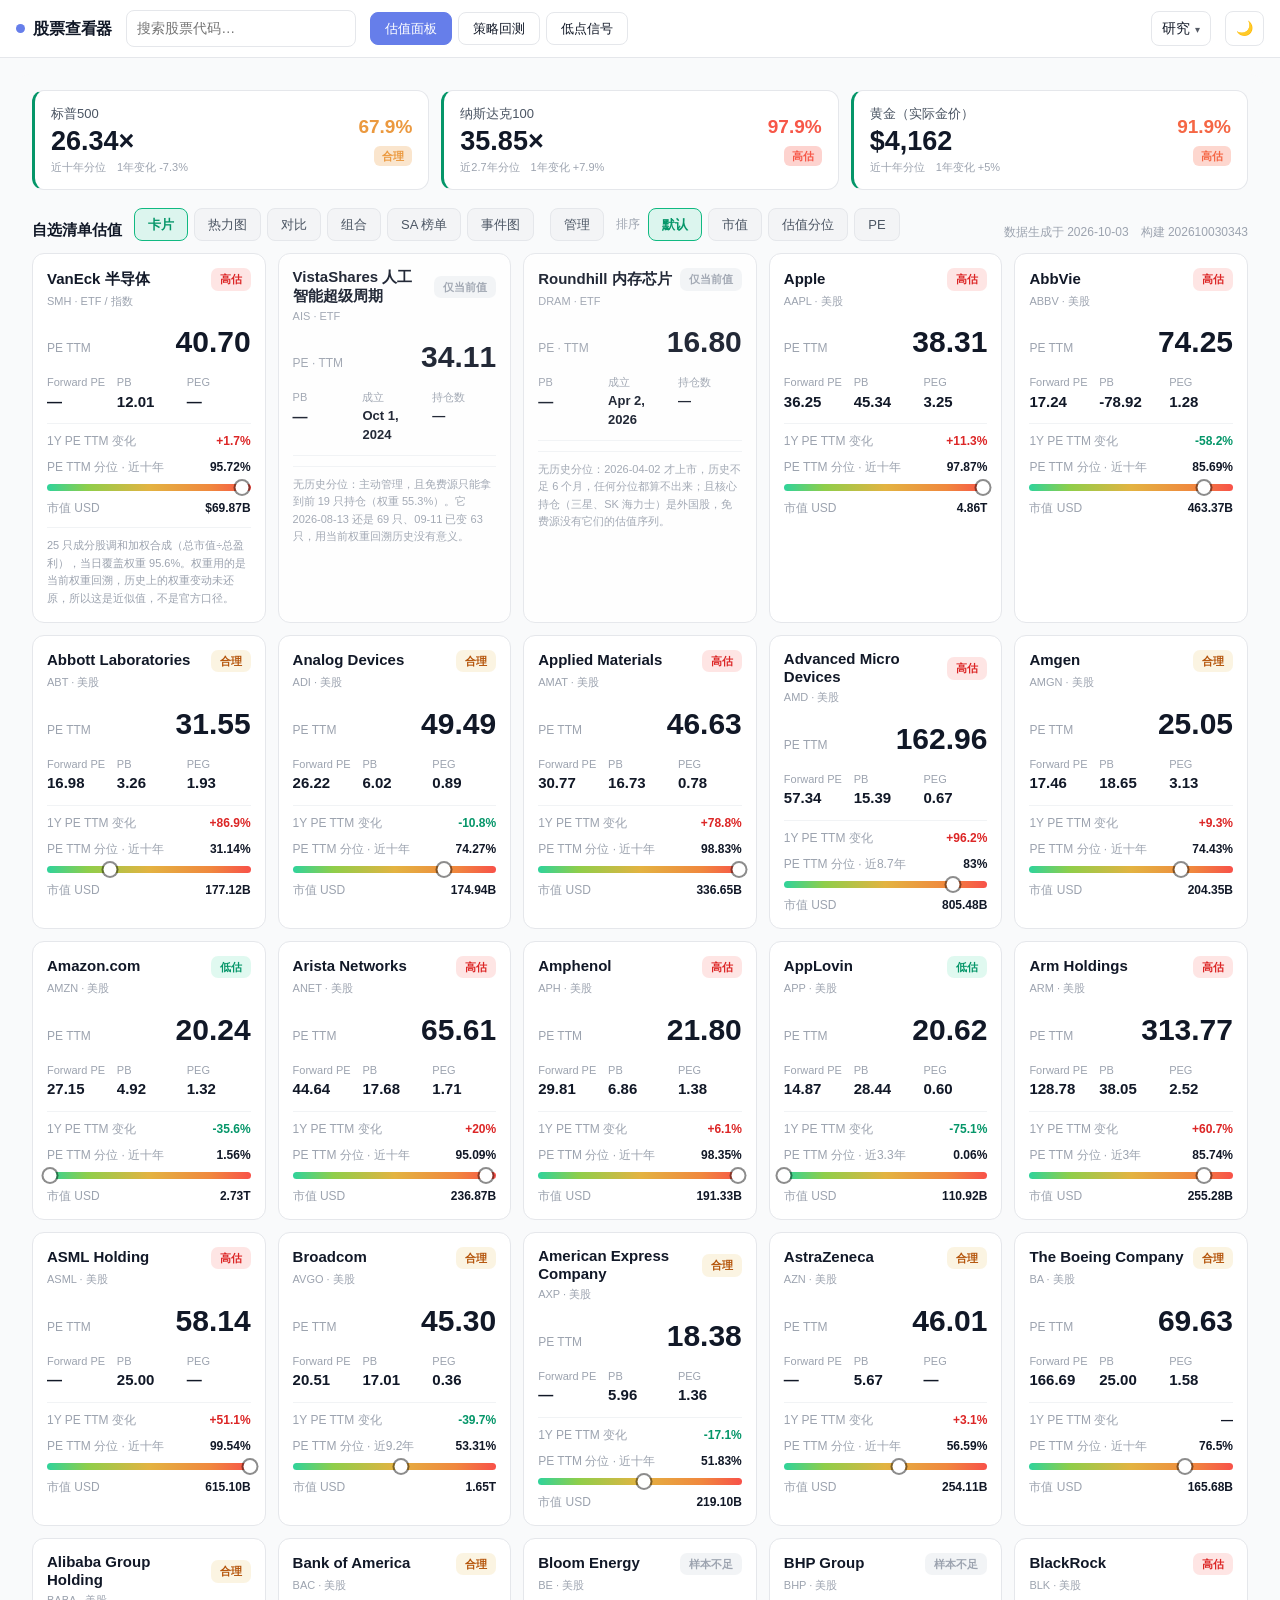
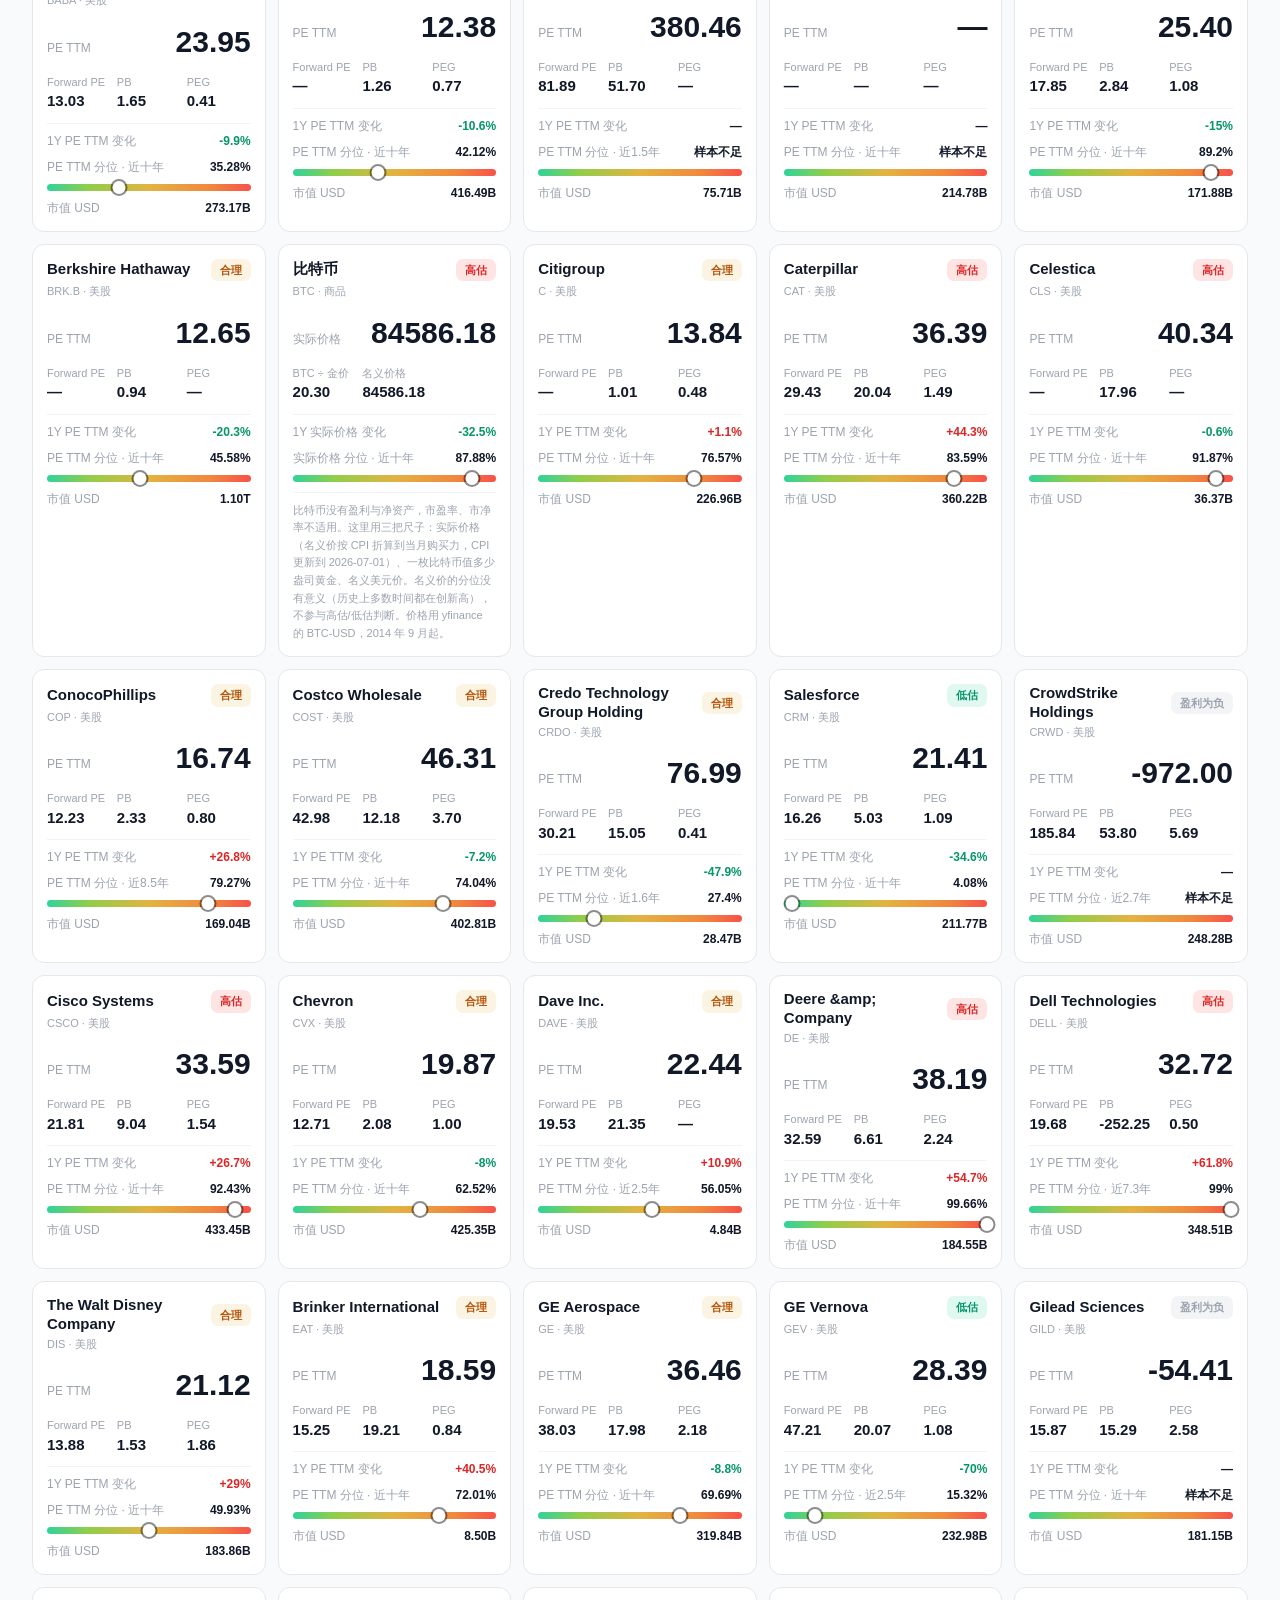
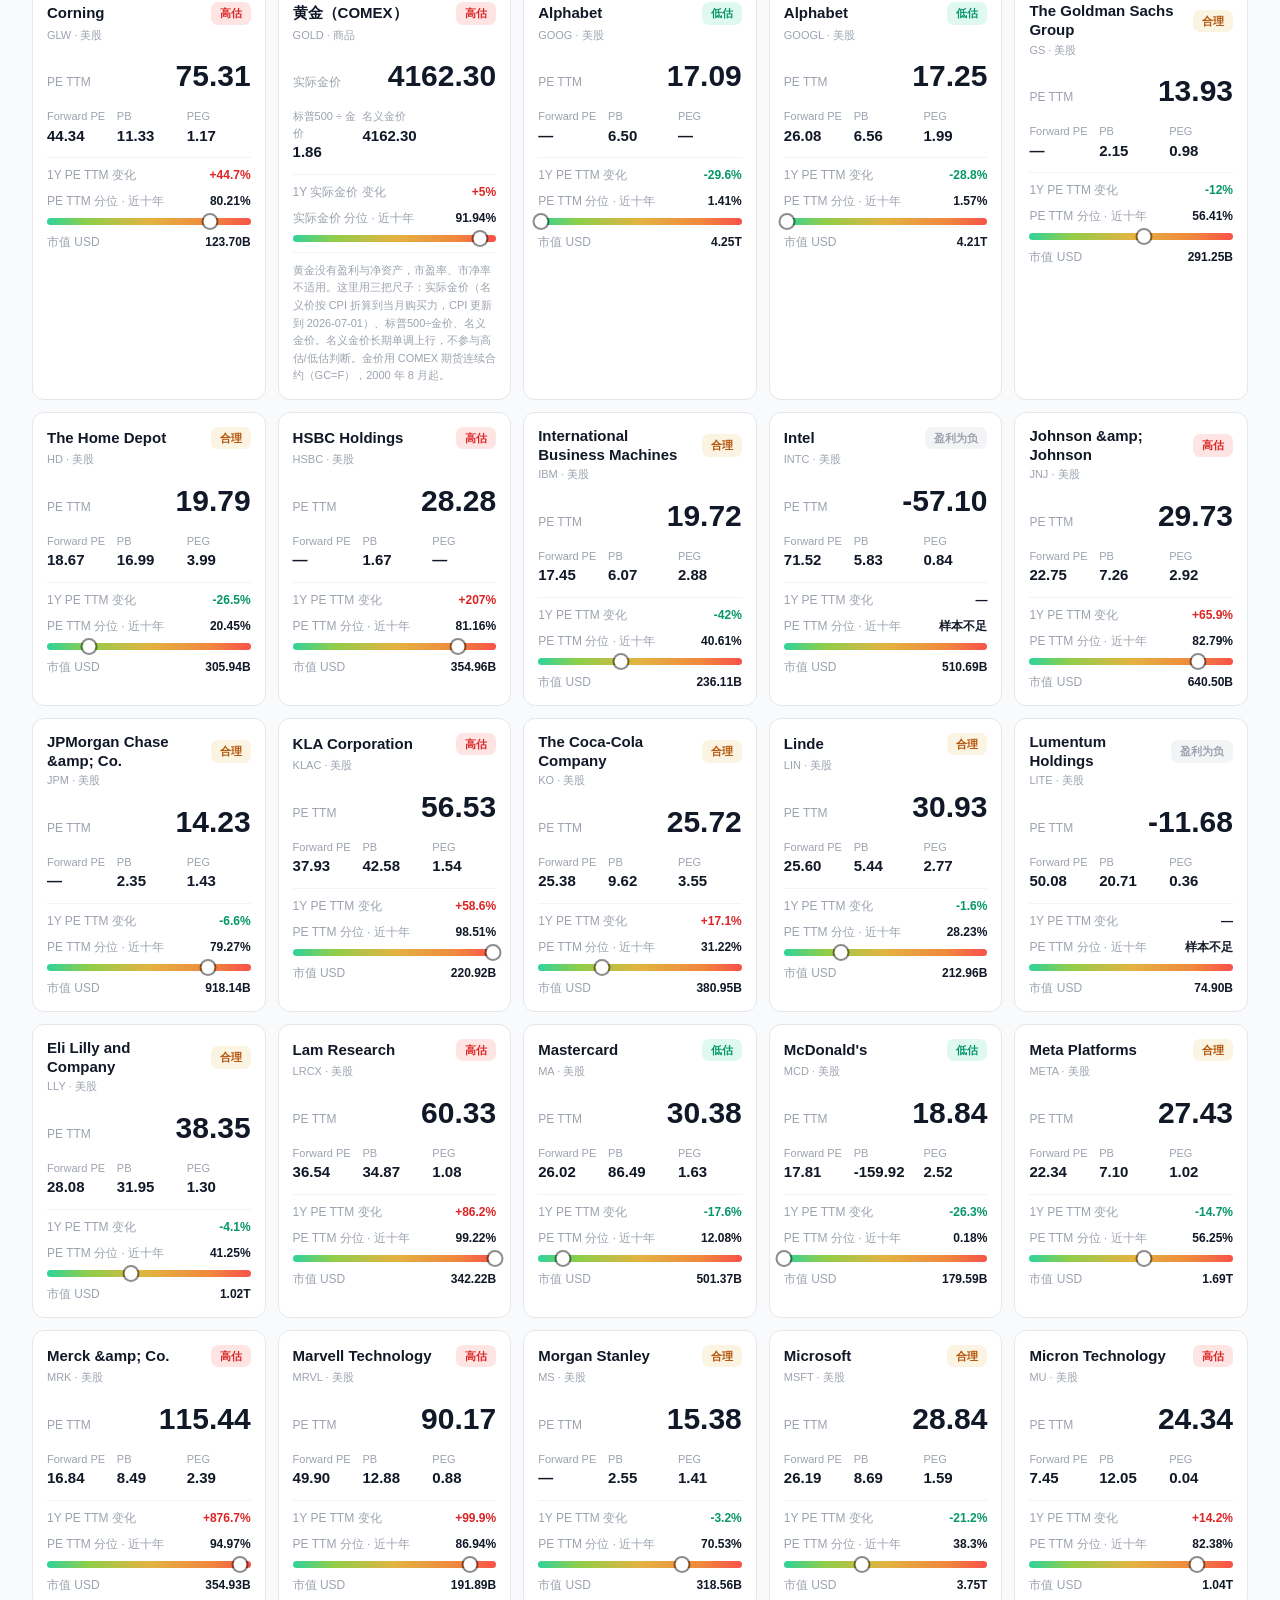
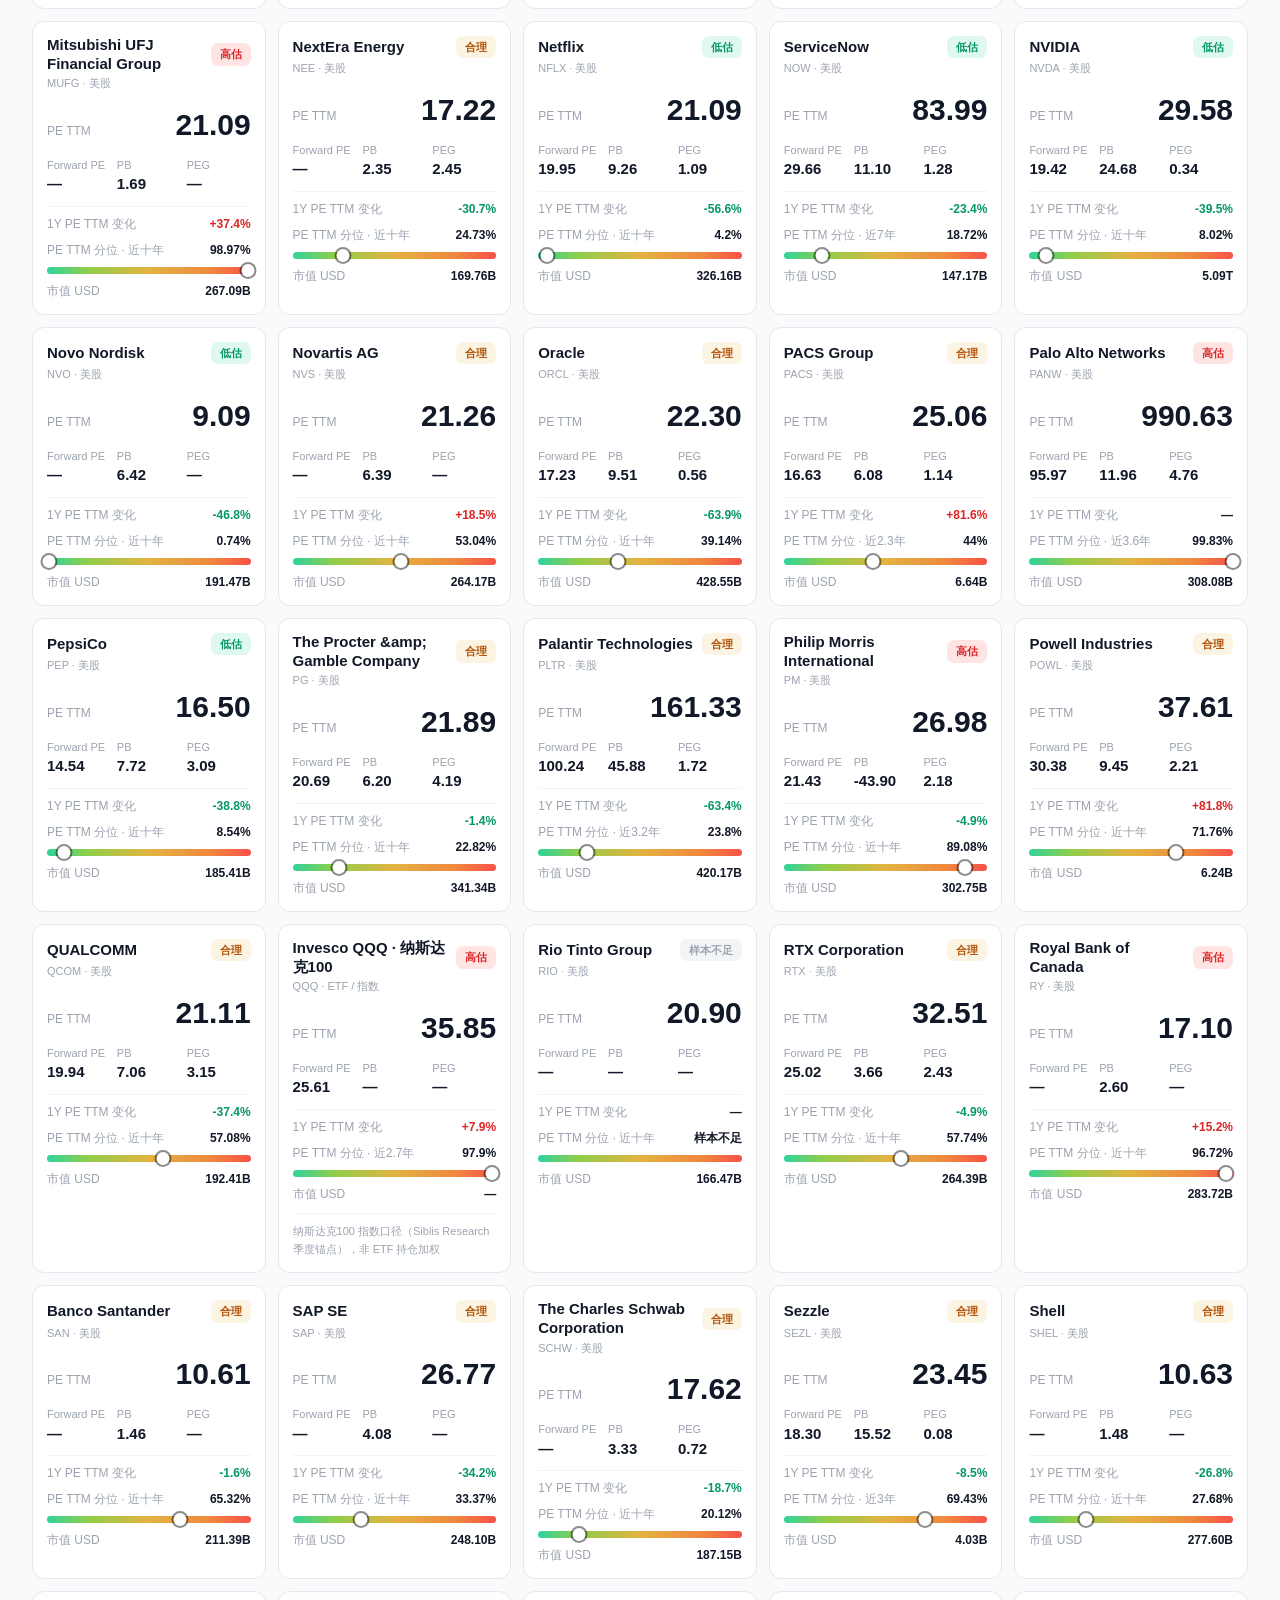
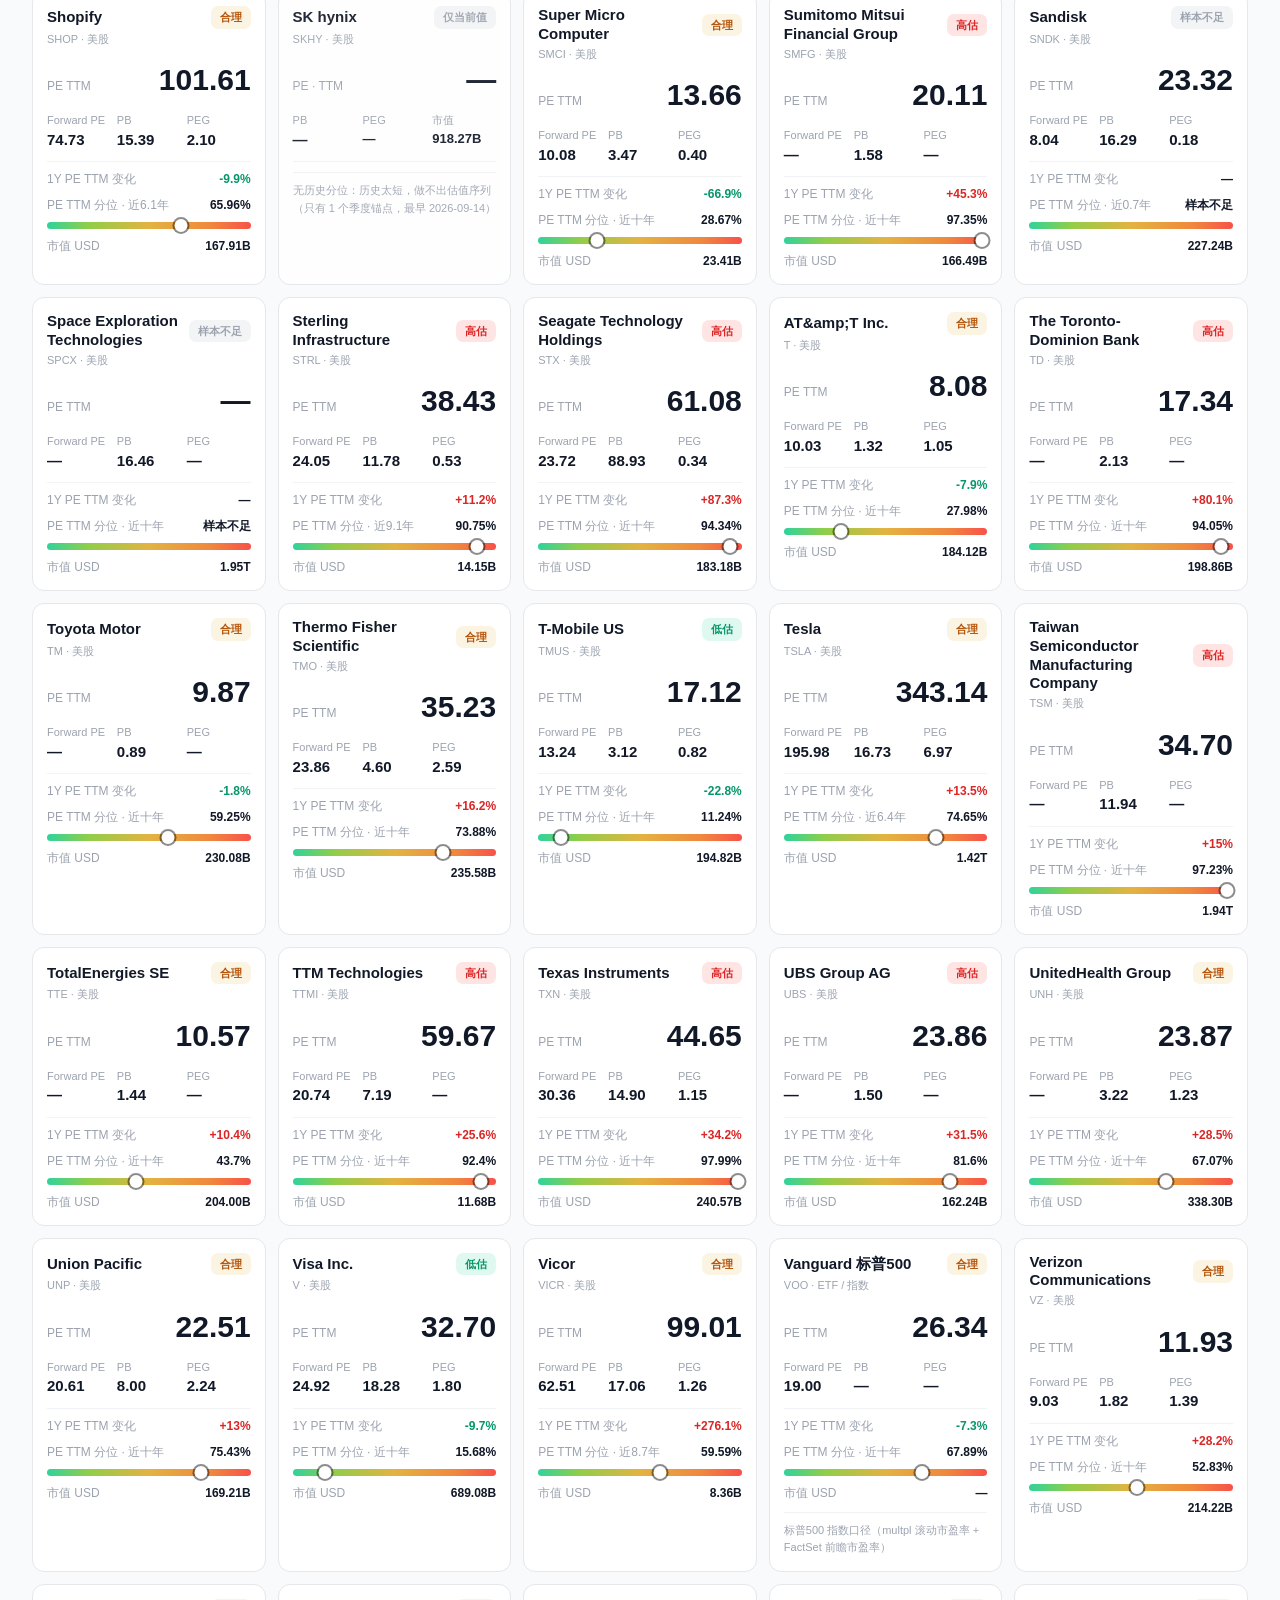
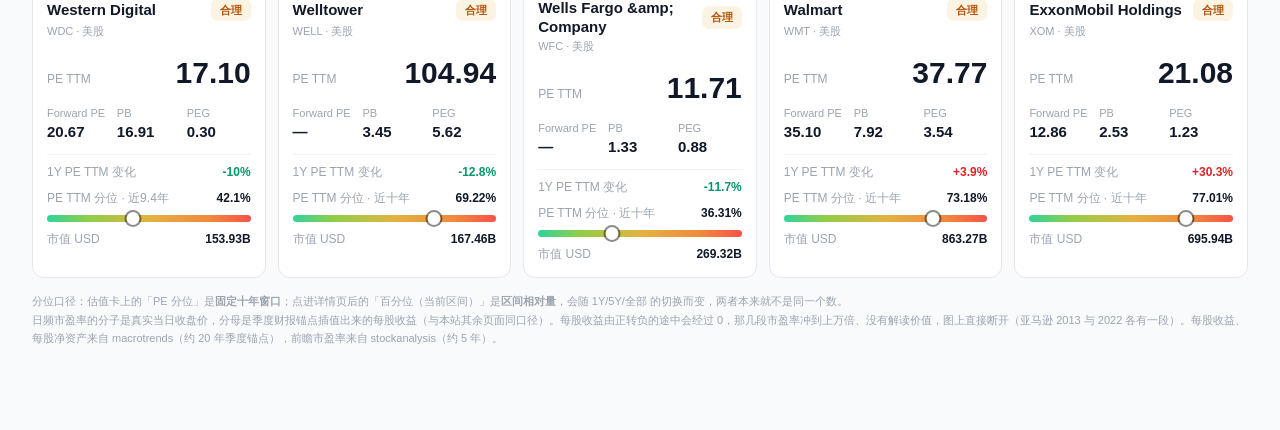
==== commit 43de028e: "同步网页 2026-10-03 03:43" ====
--- a/index.html
+++ b/index.html
@@ -1,5 +1,5 @@
 <!DOCTYPE html>
-<html lang="zh" data-public="1" data-build="202609282140">
+<html lang="zh" data-public="1" data-build="202610030343">
 <head>
 <meta charset="utf-8">
 <meta name="viewport" content="width=device-width, initial-scale=1">
@@ -831,12 +831,12 @@
 <!-- viewer_data.js（2.8 MB）与 viewer.js 不在这里加载：
      它们是「低点信号」页签才用得上的，点到那个页签时由 valuation.js 动态插入。
      首屏只需要 11 KB 的估值索引，这样页面几乎是秒开的。 -->
-<script src="valuation_index.js?v=202609282140"></script>
-<script src="plot.js?v=202609282140"></script>
+<script src="valuation_index.js?v=202610030343"></script>
+<script src="plot.js?v=202610030343"></script>
 <!-- backtest_ui.js 要排在 valuation.js 前面：后者末尾会按地址栏里的 # 直接布置画面，
      那时如果回测页的入口函数还没定义，打开 #backtest 会是一片空白 -->
-<script src="backtest_ui.js?v=202609282140"></script>
-<script src="valuation.js?v=202609282140"></script>
+<script src="backtest_ui.js?v=202610030343"></script>
+<script src="valuation.js?v=202610030343"></script>
 
 <script>
 /* 「研究」下拉：点按钮开合，点别处或按 Esc 关掉。 */
